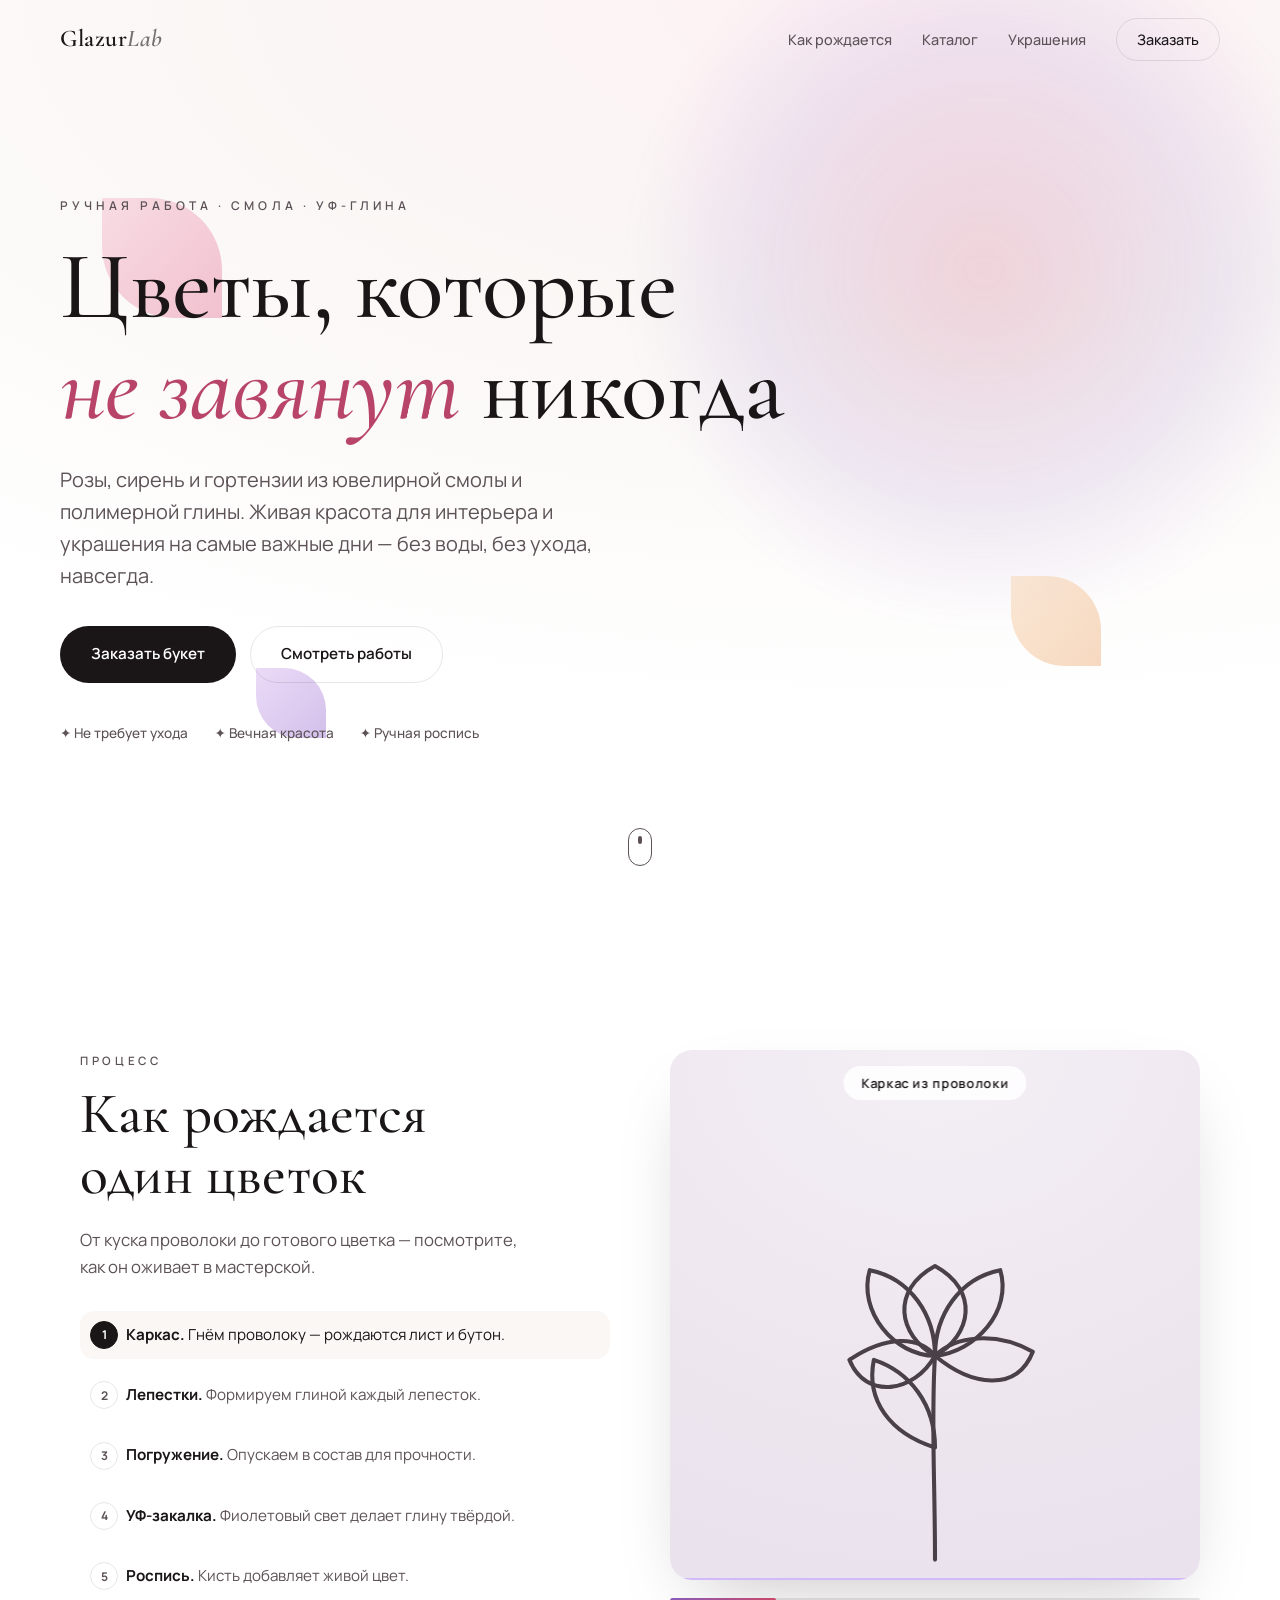
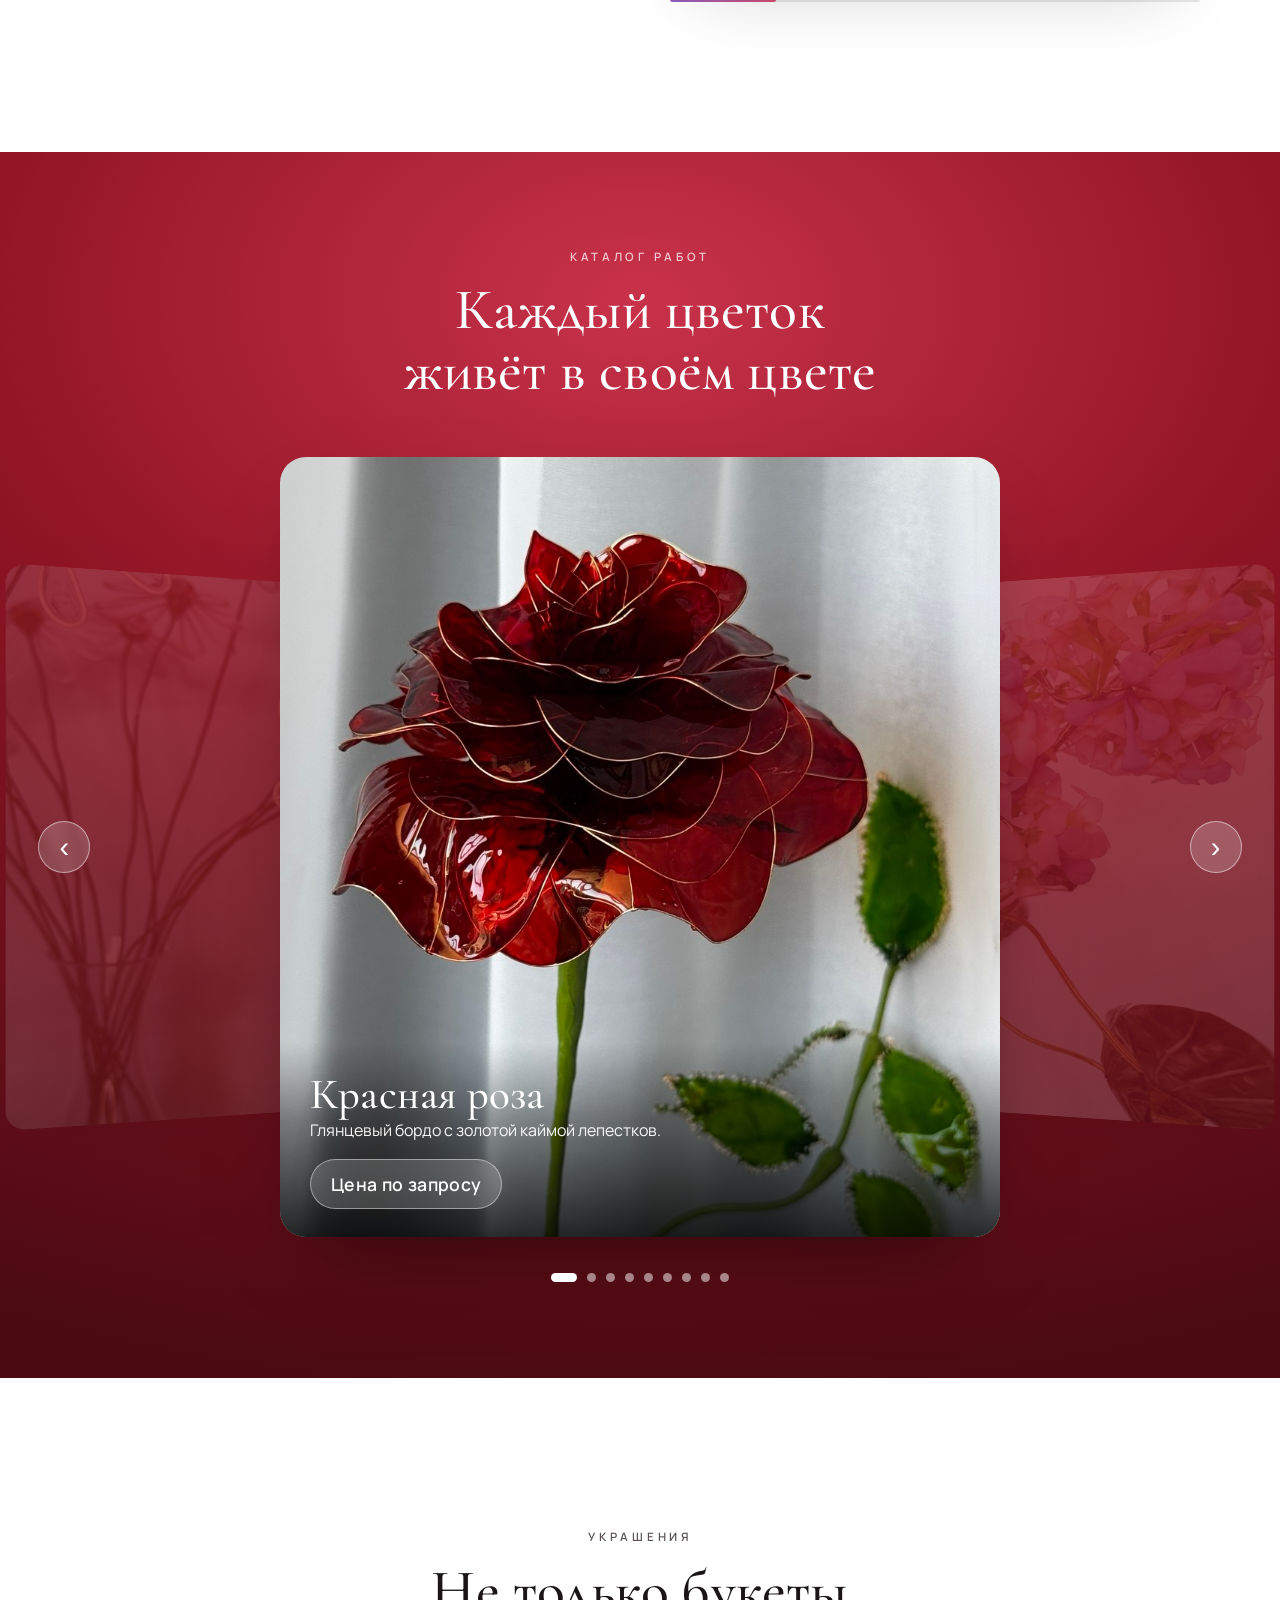
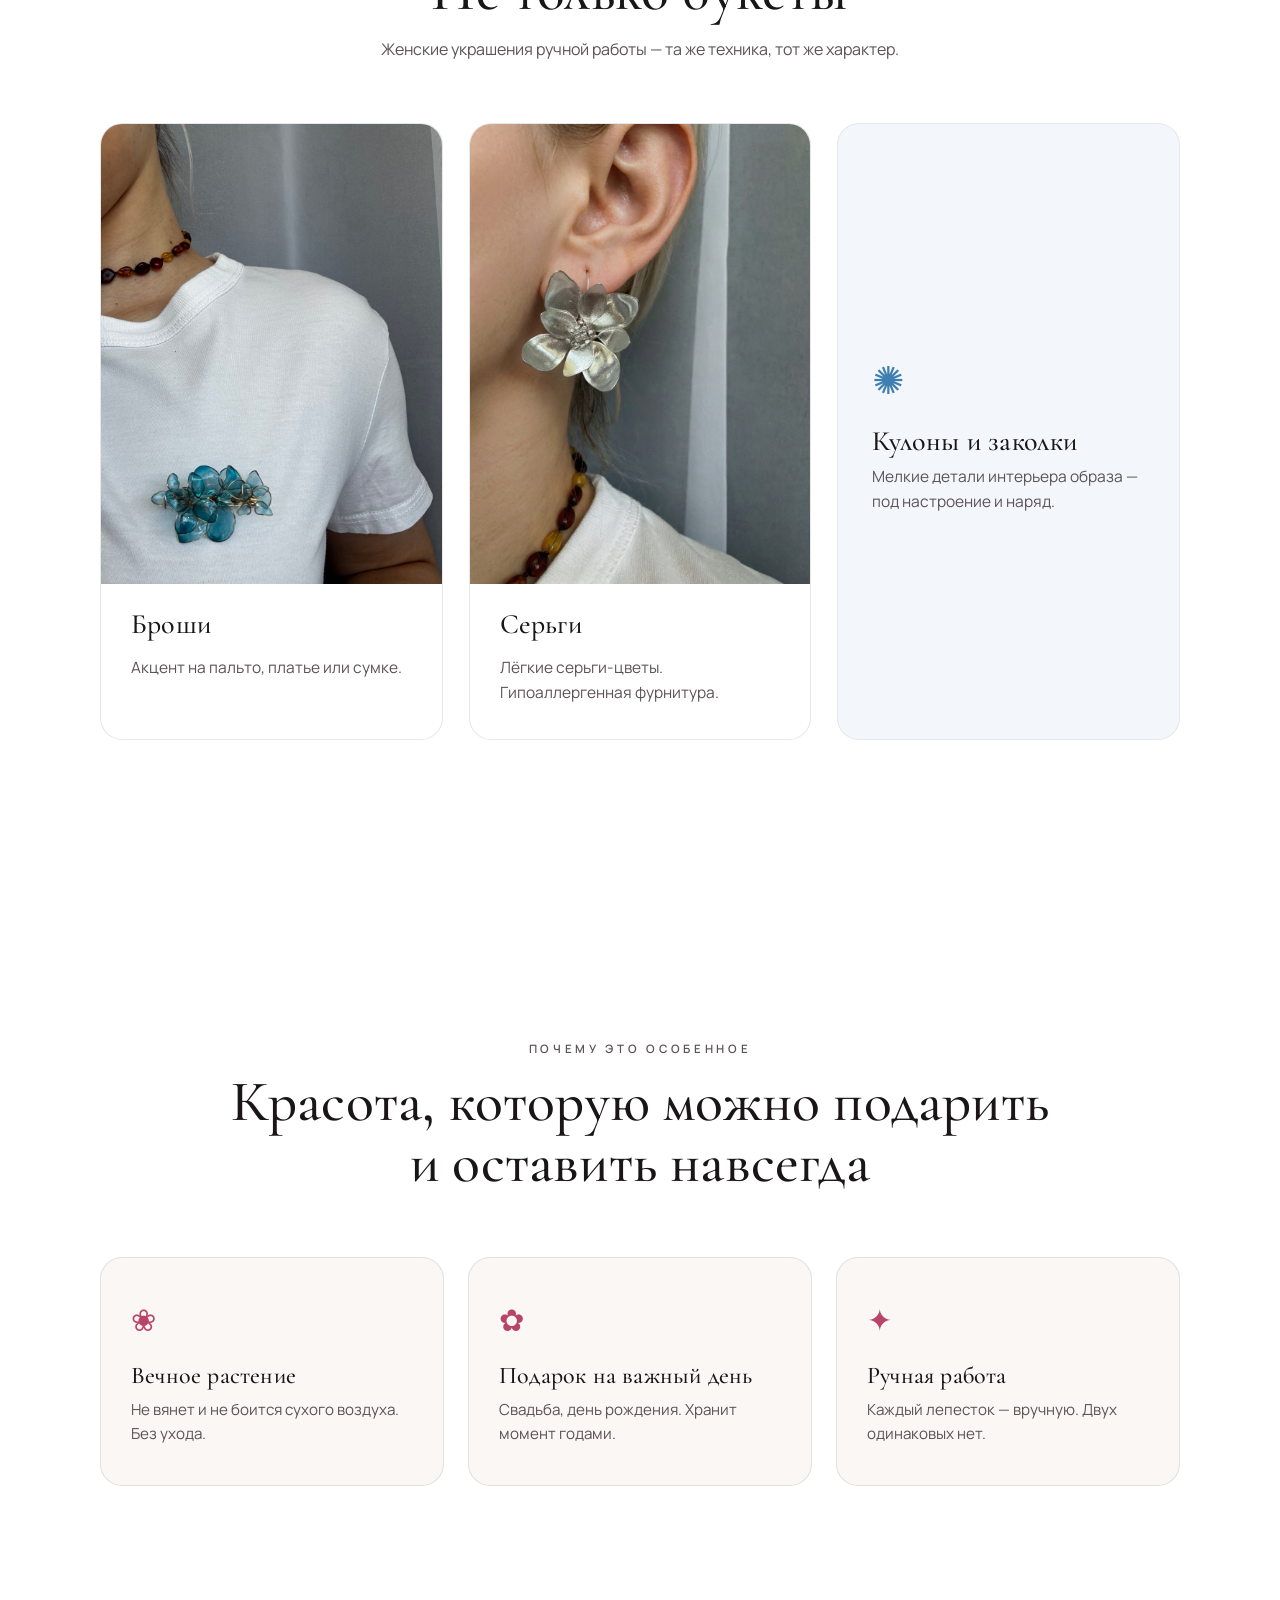
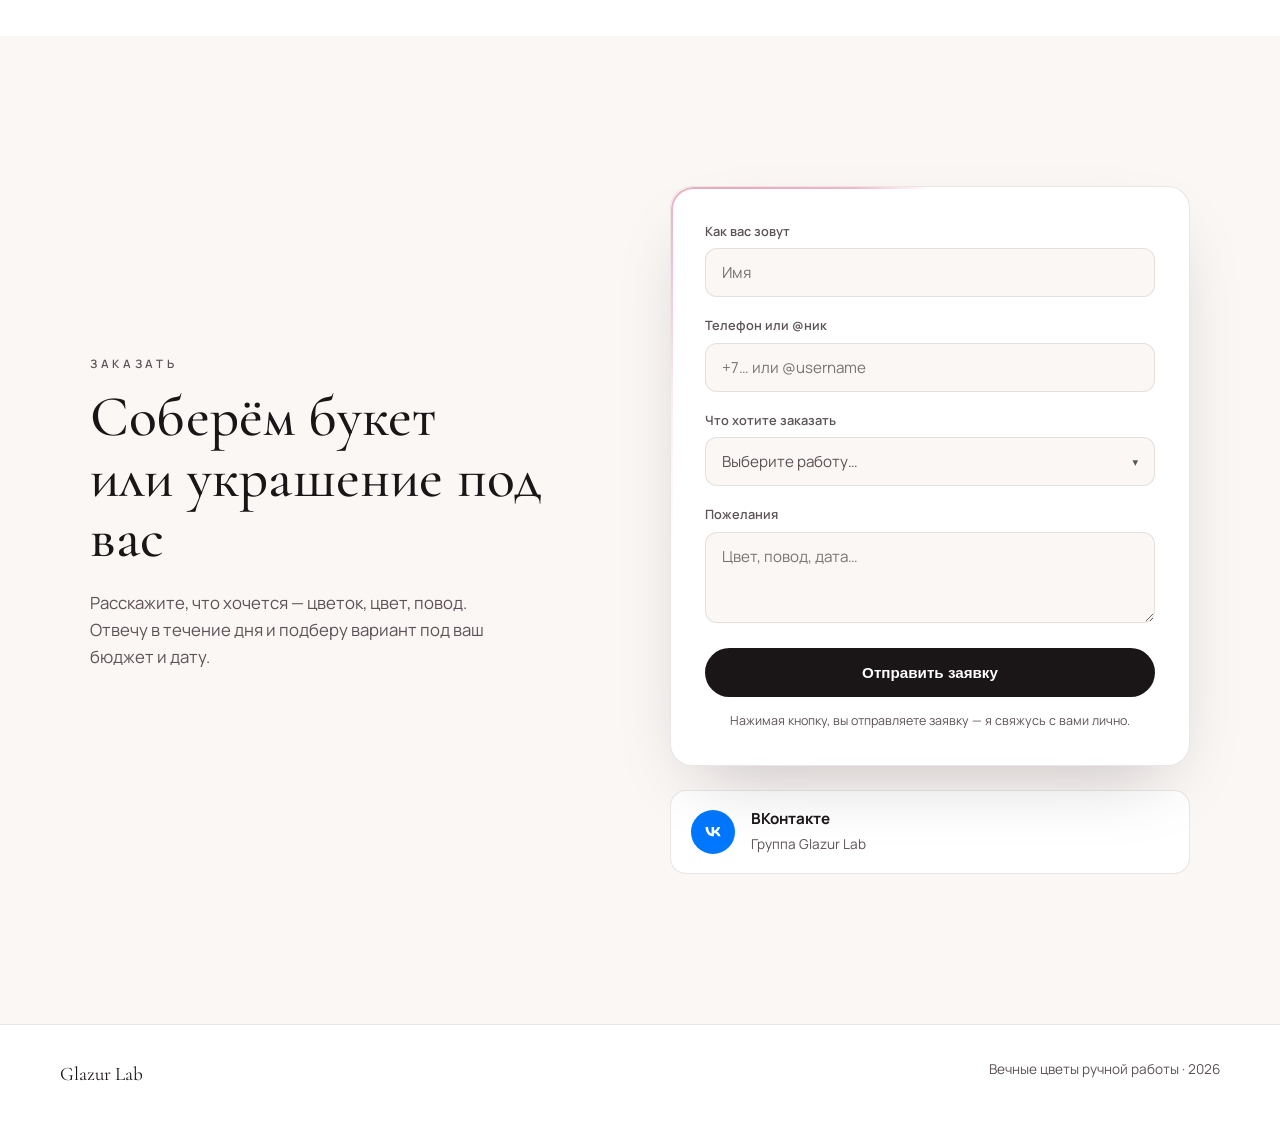
==== index.html @ a6710236 "init: add some staff" ====
<!DOCTYPE html>
<html lang="ru">
<head>
  <meta charset="UTF-8" />
  <meta name="viewport" content="width=device-width, initial-scale=1.0" />
  <title>Glazur Lab — вечные цветы ручной работы из смолы</title>
  <meta name="description" content="Цветы и украшения ручной работы из ювелирной смолы и полимерной глины. Вечная красота для интерьера и особых дней — не требует ухода. Розы, сирень, гортензии, лилии, броши и серьги на заказ." />
  <link rel="preconnect" href="https://fonts.googleapis.com" />
  <link rel="preconnect" href="https://fonts.gstatic.com" crossorigin />
  <link href="https://fonts.googleapis.com/css2?family=Cormorant+Garamond:ital,wght@0,400;0,500;0,600;1,400&family=Manrope:wght@300;400;500;600;700&display=swap" rel="stylesheet" />
  <link rel="stylesheet" href="styles.css" />
</head>
<body>

  <!-- NAV -->
  <header class="nav" id="nav">
    <a href="#hero" class="nav__logo">Glazur<span>Lab</span></a>
    <nav class="nav__links">
      <a href="#birth">Как рождается</a>
      <a href="#works">Каталог</a>
      <a href="#shop">Украшения</a>
      <a href="#order" class="nav__cta">Заказать</a>
    </nav>
  </header>

  <!-- 1. HERO -->
  <section class="hero" id="hero">
    <div class="hero__glow"></div>
    <div class="hero__petal hero__petal--1"></div>
    <div class="hero__petal hero__petal--2"></div>
    <div class="hero__petal hero__petal--3"></div>
    <div class="hero__inner">
      <p class="hero__eyebrow reveal">Ручная работа · смола · УФ-глина</p>
      <h1 class="hero__title reveal">
        Цветы, которые<br /><em>не завянут</em> никогда
      </h1>
      <p class="hero__lead reveal">
        Розы, сирень и гортензии из ювелирной смолы и полимерной глины.
        Живая красота для интерьера и украшения на самые важные дни —
        без воды, без ухода, навсегда.
      </p>
      <div class="hero__actions reveal">
        <a href="#order" class="btn btn--dark">Заказать букет</a>
        <a href="#works" class="btn btn--ghost">Смотреть работы</a>
      </div>
      <div class="hero__marks reveal">
        <span>✦ Не требует ухода</span>
        <span>✦ Вечная красота</span>
        <span>✦ Ручная роспись</span>
      </div>
    </div>
    <a href="#value" class="hero__scroll" aria-label="Листать вниз">
      <span></span>
    </a>
  </section>

  <!-- 3. BIRTH ANIMATION -->
  <section class="birth" id="birth">
    <div class="birth__text">
      <p class="section__eyebrow reveal">Процесс</p>
      <h2 class="section__title reveal">Как рождается<br />один цветок</h2>
      <p class="birth__lead reveal">
        От куска проволоки до готового цветка — посмотрите, как
        он оживает в мастерской.
      </p>
      <ol class="birth__steps reveal">
        <li data-step="0"><b>Каркас.</b> Гнём проволоку — рождаются лист и бутон.</li>
        <li data-step="1"><b>Лепестки.</b> Формируем глиной каждый лепесток.</li>
        <li data-step="2"><b>Погружение.</b> Опускаем в состав для прочности.</li>
        <li data-step="3"><b>УФ-закалка.</b> Фиолетовый свет делает глину твёрдой.</li>
        <li data-step="4"><b>Роспись.</b> Кисть добавляет живой цвет.</li>
      </ol>
    </div>

    <div class="birth__stage reveal">
      <div class="scene" id="scene">
        <!-- UV light overlay -->
        <div class="scene__uv" id="sceneUv"></div>
        <!-- liquid tank -->
        <div class="scene__liquid" id="sceneLiquid"></div>

        <svg class="flower" viewBox="0 0 200 260" id="flowerSvg" aria-hidden="true">
          <!-- stem + wire -->
          <path class="wire stem" d="M100 250 C100 210 98 180 100 150" />
          <!-- leaf wire -->
          <path class="wire leaf-wire" d="M100 195 C78 188 66 172 70 152 C88 158 100 174 100 195Z" />
          <!-- petals wire (5) -->
          <g class="petals-wires">
            <path class="wire petal-wire" d="M100 150 C82 140 78 118 100 106 C122 118 118 140 100 150Z" />
            <path class="wire petal-wire" d="M100 150 C120 148 138 128 132 108 C112 112 100 130 100 150Z" />
            <path class="wire petal-wire" d="M100 150 C118 165 140 168 148 148 C130 138 110 140 100 150Z" />
            <path class="wire petal-wire" d="M100 150 C90 168 66 172 58 152 C76 140 92 140 100 150Z" />
            <path class="wire petal-wire" d="M100 150 C80 150 62 128 68 108 C88 112 100 130 100 150Z" />
          </g>

          <!-- filled leaf -->
          <path class="fill leaf-fill" d="M100 195 C78 188 66 172 70 152 C88 158 100 174 100 195Z" />
          <!-- filled petals -->
          <g class="petals-fills">
            <path class="fill petal-fill" d="M100 150 C82 140 78 118 100 106 C122 118 118 140 100 150Z" />
            <path class="fill petal-fill" d="M100 150 C120 148 138 128 132 108 C112 112 100 130 100 150Z" />
            <path class="fill petal-fill" d="M100 150 C118 165 140 168 148 148 C130 138 110 140 100 150Z" />
            <path class="fill petal-fill" d="M100 150 C90 168 66 172 58 152 C76 140 92 140 100 150Z" />
            <path class="fill petal-fill" d="M100 150 C80 150 62 128 68 108 C88 112 100 130 100 150Z" />
          </g>
          <circle class="fill core" cx="100" cy="150" r="12" />

          <!-- UV tracer: a light "pixel" with a soft trail running along the
               contours while the clay cures. Tail group is drawn under the head. -->
          <g class="tracer tracer--tail" aria-hidden="true">
            <path d="M100 195 C78 188 66 172 70 152 C88 158 100 174 100 195Z" />
            <path d="M100 150 C82 140 78 118 100 106 C122 118 118 140 100 150Z" />
            <path d="M100 150 C120 148 138 128 132 108 C112 112 100 130 100 150Z" />
            <path d="M100 150 C118 165 140 168 148 148 C130 138 110 140 100 150Z" />
            <path d="M100 150 C90 168 66 172 58 152 C76 140 92 140 100 150Z" />
            <path d="M100 150 C80 150 62 128 68 108 C88 112 100 130 100 150Z" />
          </g>
          <g class="tracer tracer--head" aria-hidden="true">
            <path d="M100 195 C78 188 66 172 70 152 C88 158 100 174 100 195Z" />
            <path d="M100 150 C82 140 78 118 100 106 C122 118 118 140 100 150Z" />
            <path d="M100 150 C120 148 138 128 132 108 C112 112 100 130 100 150Z" />
            <path d="M100 150 C118 165 140 168 148 148 C130 138 110 140 100 150Z" />
            <path d="M100 150 C90 168 66 172 58 152 C76 140 92 140 100 150Z" />
            <path d="M100 150 C80 150 62 128 68 108 C88 112 100 130 100 150Z" />
          </g>
        </svg>

        <!-- brush -->
        <div class="scene__brush" id="sceneBrush">
          <div class="brush__handle"></div>
          <div class="brush__tip"></div>
        </div>

        <div class="scene__caption" id="sceneCaption">Каркас</div>
      </div>
      <div class="birth__progress">
        <span class="birth__bar" id="birthBar"></span>
      </div>
    </div>
  </section>

  <!-- 4. WORKS CAROUSEL -->
  <section class="works" id="works">
    <div class="works__bg" id="worksBg"></div>
    <div class="works__head reveal">
      <p class="section__eyebrow">Каталог работ</p>
      <h2 class="section__title">Каждый цветок<br />живёт в своём цвете</h2>
    </div>

    <div class="carousel" id="carousel">
      <button class="carousel__arrow carousel__arrow--prev" id="prevBtn" aria-label="Назад">‹</button>

      <div class="carousel__track" id="track">
        <!-- slides injected by JS -->
      </div>

      <button class="carousel__arrow carousel__arrow--next" id="nextBtn" aria-label="Вперёд">›</button>
    </div>

    <div class="carousel__dots" id="dots"></div>
  </section>

  <!-- 5. SHOP / JEWELRY -->
  <section class="shop" id="shop">
    <div class="shop__head reveal">
      <p class="section__eyebrow">Украшения</p>
      <h2 class="section__title">Не только букеты</h2>
      <p class="shop__lead">Женские украшения ручной работы — та же техника, тот же характер.</p>
    </div>
    <div class="shop__grid">
      <article class="pcard pcard--photo reveal" style="--pc:#3f7fb0">
        <div class="pcard__photo" style="background-image:url('images/голубая брошка из соцветий гортензии.jpg');background-position:center 88%"></div>
        <h3>Броши</h3>
        <p>Акцент на пальто, платье или сумке.</p>
      </article>
      <article class="pcard pcard--photo reveal" style="--pc:#8b8f96">
        <div class="pcard__photo" style="background-image:url('images/серебристая сережка цветочек.jpg');background-position:center 32%"></div>
        <h3>Серьги</h3>
        <p>Лёгкие серьги-цветы. Гипоаллергенная фурнитура.</p>
      </article>
      <article class="pcard reveal" style="--pc:#3f7fb0">
        <div class="pcard__art">✺</div>
        <h3>Кулоны и заколки</h3>
        <p>Мелкие детали интерьера образа — под настроение и наряд.</p>
      </article>
    </div>
  </section>

  <!-- VALUE (перед формой заказа) -->
  <section class="value" id="value">
    <div class="value__head reveal">
      <p class="section__eyebrow">Почему это особенное</p>
      <h2 class="section__title">Красота, которую можно подарить<br />и оставить навсегда</h2>
    </div>
    <div class="value__grid">
      <article class="vcard reveal">
        <div class="vcard__ico">❀</div>
        <h3>Вечное растение</h3>
        <p>Не вянет и не боится сухого воздуха. Без ухода.</p>
      </article>
      <article class="vcard reveal">
        <div class="vcard__ico">✿</div>
        <h3>Подарок на важный день</h3>
        <p>Свадьба, день рождения. Хранит момент годами.</p>
      </article>
      <article class="vcard reveal">
        <div class="vcard__ico">✦</div>
        <h3>Ручная работа</h3>
        <p>Каждый лепесток — вручную. Двух одинаковых нет.</p>
      </article>
    </div>
  </section>

  <!-- 6. ORDER + CONTACTS -->
  <section class="order" id="order">
    <div class="order__inner">
      <div class="order__left reveal">
        <p class="section__eyebrow">Заказать</p>
        <h2 class="section__title">Соберём букет<br />или украшение под вас</h2>
        <p class="order__lead">
          Расскажите, что хочется — цветок, цвет, повод. Отвечу в течение дня
          и подберу вариант под ваш бюджет и дату.
        </p>
      </div>

      <form class="order__form reveal" id="orderForm" novalidate>
        <div class="field">
          <label for="name">Как вас зовут</label>
          <input type="text" id="name" name="name" placeholder="Имя" required />
        </div>
        <div class="field">
          <label for="contact">Телефон или @ник</label>
          <input type="text" id="contact" name="contact" placeholder="+7… или @username" required />
        </div>
        <div class="field">
          <label id="wselLbl">Что хотите заказать</label>
          <div class="wsel" id="wsel">
            <button type="button" class="wsel__btn" id="wselBtn" aria-haspopup="listbox" aria-expanded="false" aria-labelledby="wselLbl">
              <span id="wselText">Выберите работу…</span>
              <span class="wsel__chev" aria-hidden="true">▾</span>
            </button>
            <div class="wsel__panel" id="wselPanel" role="listbox" aria-labelledby="wselLbl">
              <div class="wsel__list" id="wselList"><!-- built in script.js --></div>
            </div>
          </div>
          <input type="hidden" name="wish" id="wishValue" />
        </div>
        <div class="field">
          <label for="msg">Пожелания</label>
          <textarea id="msg" name="msg" rows="3" placeholder="Цвет, повод, дата…"></textarea>
        </div>
        <button type="submit" class="btn btn--dark btn--full">Отправить заявку</button>
        <p class="order__note" id="formNote">Нажимая кнопку, вы отправляете заявку — я свяжусь с вами лично.</p>
      </form>

      <div class="order__contacts reveal">
        <a class="ccard ccard--vk" href="https://vk.com/glazur_lab" target="_blank" rel="noopener">
          <span class="ccard__ico ccard__ico--vk">
            <svg viewBox="0 0 24 24" aria-hidden="true">
              <path fill="currentColor" d="M12.9 16.7c-5.53 0-8.9-3.86-9.04-10.27h2.79c.1 4.7 2.2 6.66 3.83 7.07V6.43h2.66v3.98c1.63-.18 3.34-2.02 3.92-4h2.63c-.44 2.44-2.25 4.28-3.54 5.04 1.29.62 3.35 2.22 4.14 5.25h-2.9c-.62-1.9-2.18-3.38-4.25-3.58v3.58h-.24Z"/>
            </svg>
          </span>
          <span>
            <b>ВКонтакте</b>
            <em>Группа Glazur Lab</em>
          </span>
        </a>
      </div>
    </div>
  </section>

  <footer class="footer">
    <span>Glazur Lab</span>
    <span>Вечные цветы ручной работы · 2026</span>
  </footer>

  <script src="script.js"></script>
</body>
</html>
---- styles.css ----
:root{
  --ink:#1a1618;
  --ink-soft:#5c5257;
  --paper:#ffffff;
  --cream:#faf7f5;
  --line:rgba(26,22,24,.10);
  --radius:22px;
  --ease:cubic-bezier(.22,1,.36,1);
  --shadow:0 30px 70px -30px rgba(40,20,30,.28);
}

*{box-sizing:border-box;margin:0;padding:0}
html{scroll-behavior:smooth}
body{
  font-family:'Manrope',system-ui,sans-serif;
  color:var(--ink);
  background:var(--paper);
  line-height:1.6;
  -webkit-font-smoothing:antialiased;
  overflow-x:hidden;
}
h1,h2,h3{font-family:'Cormorant Garamond',Georgia,serif;font-weight:500;line-height:1.05;letter-spacing:.2px}
em{font-style:italic}
a{color:inherit;text-decoration:none}
img{max-width:100%;display:block}

/* ---------- shared ---------- */
.section__eyebrow{
  font-size:.72rem;letter-spacing:.32em;text-transform:uppercase;
  color:var(--ink-soft);font-weight:600;margin-bottom:14px;
}
.section__title{font-size:clamp(2.1rem,5vw,3.6rem)}

.btn{
  display:inline-flex;align-items:center;justify-content:center;
  padding:15px 30px;border-radius:100px;font-weight:600;font-size:.95rem;
  transition:transform .4s var(--ease),box-shadow .4s var(--ease),background .3s,color .3s;
  cursor:pointer;border:1px solid transparent;white-space:nowrap;
}
.btn--dark{background:var(--ink);color:#fff}
.btn--dark:hover{transform:translateY(-3px);box-shadow:0 16px 30px -12px rgba(26,22,24,.6)}
.btn--ghost{background:transparent;color:var(--ink);border-color:var(--line)}
.btn--ghost:hover{background:var(--ink);color:#fff;transform:translateY(-3px)}
.btn--full{width:100%}

/* reveal on scroll */
.reveal{opacity:0;transform:translateY(28px);transition:opacity .9s var(--ease),transform .9s var(--ease)}
.reveal.in{opacity:1;transform:none}

/* ---------- nav ---------- */
.nav{
  position:fixed;top:0;left:0;right:0;z-index:50;
  display:flex;align-items:center;justify-content:space-between;
  padding:18px clamp(20px,5vw,60px);
  transition:background .4s,box-shadow .4s,padding .4s;
}
.nav.scrolled{background:rgba(255,255,255,.85);backdrop-filter:blur(14px);box-shadow:0 1px 0 var(--line);padding-top:12px;padding-bottom:12px}
.nav__logo{font-family:'Cormorant Garamond',serif;font-size:1.5rem;font-weight:600;letter-spacing:.5px}
.nav__logo span{font-style:italic;opacity:.6}
.nav__links{display:flex;align-items:center;gap:30px;font-size:.9rem;font-weight:500}
.nav__links a{color:var(--ink-soft);transition:color .3s}
.nav__links a:hover{color:var(--ink)}
.nav__cta{padding:9px 20px;border:1px solid var(--line);border-radius:100px;color:var(--ink)!important}
.nav__cta:hover{background:var(--ink);color:#fff!important}

/* ---------- hero ---------- */
.hero{
  position:relative;min-height:100vh;display:flex;align-items:center;
  padding:120px clamp(20px,5vw,60px) 80px;overflow:hidden;
  background:radial-gradient(120% 80% at 70% 0%,#fdf1f4 0%,#faf7f5 45%,#fff 100%);
}
.hero__glow{
  position:absolute;top:-10%;right:-5%;width:60vw;height:60vw;max-width:720px;max-height:720px;
  background:radial-gradient(circle,rgba(200,87,122,.22),rgba(139,95,191,.12) 45%,transparent 70%);
  filter:blur(10px);animation:float 12s ease-in-out infinite;
}
.hero__petal{position:absolute;border-radius:0 60% 0 60%;opacity:.5;filter:blur(.5px);animation:drift 16s ease-in-out infinite}
.hero__petal--1{width:120px;height:120px;top:22%;left:8%;background:linear-gradient(135deg,#f7c1d0,#e88aa6);animation-delay:-2s}
.hero__petal--2{width:70px;height:70px;bottom:18%;left:20%;background:linear-gradient(135deg,#d8b8f0,#a982d8);animation-delay:-6s}
.hero__petal--3{width:90px;height:90px;bottom:26%;right:14%;background:linear-gradient(135deg,#f9d6b0,#f0b483);animation-delay:-9s}
@keyframes float{50%{transform:translateY(28px) scale(1.05)}}
@keyframes drift{50%{transform:translate(18px,-26px) rotate(18deg)}}

.hero__inner{position:relative;z-index:2;max-width:760px}
.hero__eyebrow{font-size:.75rem;letter-spacing:.34em;text-transform:uppercase;color:var(--ink-soft);font-weight:600;margin-bottom:22px}
.hero__title{font-size:clamp(2.9rem,8vw,6rem);letter-spacing:-.5px}
.hero__title em{color:#b8446a}
.hero__lead{margin:26px 0 34px;font-size:clamp(1.05rem,2vw,1.25rem);color:var(--ink-soft);max-width:560px}
.hero__actions{display:flex;gap:14px;flex-wrap:wrap}
.hero__marks{display:flex;gap:26px;flex-wrap:wrap;margin-top:40px;font-size:.85rem;color:var(--ink-soft);font-weight:500}

.hero__scroll{position:absolute;bottom:34px;left:50%;transform:translateX(-50%);z-index:3}
.hero__scroll span{display:block;width:24px;height:38px;border:1.5px solid var(--ink-soft);border-radius:20px;position:relative}
.hero__scroll span::after{content:"";position:absolute;top:7px;left:50%;transform:translateX(-50%);width:4px;height:8px;border-radius:4px;background:var(--ink-soft);animation:scroll 1.8s infinite}
@keyframes scroll{0%{opacity:0;top:7px}30%{opacity:1}60%{opacity:1;top:18px}100%{opacity:0;top:18px}}

/* ---------- value ---------- */
.value{padding:clamp(80px,12vw,150px) clamp(20px,5vw,60px);max-width:1200px;margin:0 auto}
.value__head{text-align:center;margin-bottom:64px}
.value__grid{display:grid;grid-template-columns:repeat(auto-fit,minmax(230px,1fr));gap:24px}
.vcard{background:var(--cream);border:1px solid var(--line);border-radius:var(--radius);padding:38px 30px;transition:transform .5s var(--ease),box-shadow .5s var(--ease)}
.vcard:hover{transform:translateY(-8px);box-shadow:var(--shadow)}
.vcard__ico{font-size:1.9rem;color:#b8446a;margin-bottom:18px}
.vcard h3{font-size:1.5rem;margin-bottom:10px}
.vcard p{color:var(--ink-soft);font-size:.95rem}

/* ---------- birth ---------- */
.birth{
  display:grid;grid-template-columns:1fr 1fr;gap:60px;align-items:center;
  padding:clamp(80px,12vw,150px) clamp(20px,5vw,60px);max-width:1240px;margin:0 auto;
}
.birth__lead{margin:22px 0 30px;color:var(--ink-soft);font-size:1.05rem;max-width:440px}
.birth__steps{list-style:none;display:flex;flex-direction:column;gap:12px}
.birth__steps li{
  position:relative;padding:12px 12px 12px 46px;border-radius:14px;
  color:var(--ink-soft);font-size:.95rem;transition:background .4s,color .4s;counter-increment:st;
}
.birth__steps li::before{
  content:counter(st);position:absolute;left:10px;top:50%;transform:translateY(-50%);
  width:26px;height:26px;border-radius:50%;border:1px solid var(--line);
  display:flex;align-items:center;justify-content:center;font-size:.75rem;font-weight:700;
  transition:background .4s,color .4s,border-color .4s;
}
.birth__steps{counter-reset:st}
.birth__steps li b{color:var(--ink)}
.birth__steps li.active{background:var(--cream);color:var(--ink)}
.birth__steps li.active::before{background:var(--ink);color:#fff;border-color:var(--ink)}

.birth__stage{display:flex;flex-direction:column;gap:18px}
.scene{
  position:relative;aspect-ratio:1/1;border-radius:var(--radius);overflow:hidden;
  background:radial-gradient(120% 100% at 50% 0%,#f4eef5,#eae2ec);
  box-shadow:var(--shadow);isolation:isolate;
}
.scene__uv{
  position:absolute;inset:0;z-index:3;opacity:0;pointer-events:none;
  background:radial-gradient(circle at 50% 40%,rgba(140,90,220,.55),rgba(70,30,140,.35) 55%,transparent 75%);
  mix-blend-mode:screen;transition:opacity .8s ease;
}
.scene.is-uv{background:radial-gradient(120% 100% at 50% 30%,#2a1550,#160a2e)}
.scene.is-uv .scene__uv{opacity:1}
.scene__liquid{
  position:absolute;left:0;right:0;bottom:0;height:0;z-index:2;
  background:linear-gradient(180deg,rgba(150,110,210,.28),rgba(120,80,190,.5));
  border-top:2px solid rgba(200,170,255,.7);
  transition:height 1s var(--ease);
}
.scene.is-dip .scene__liquid{height:58%}

.flower{position:absolute;inset:0;width:100%;height:100%;z-index:2}
.wire{fill:none;stroke:#4a4048;stroke-width:2;stroke-linecap:round;stroke-linejoin:round;
  stroke-dasharray:400;stroke-dashoffset:400;transition:stroke-dashoffset 1s var(--ease),stroke .6s}
.fill{opacity:0;transition:opacity .8s var(--ease)}
.leaf-fill{fill:#6ba368}
.petal-fill{fill:#e7e0ea}
.core{fill:#d9cfe0}

/* UV tracer — a bright "pixel" head with a soft trailing plume that runs
   along each contour while the clay cures. Both share a 255u dash period. */
.tracer path{
  fill:none;stroke-linecap:round;stroke-linejoin:round;
  stroke-dashoffset:0;opacity:0;
}
.tracer--head path{stroke:#f3e9ff;stroke-width:2.6;stroke-dasharray:3 252}
.tracer--tail path{stroke:#b98cff;stroke-width:5;stroke-dasharray:34 221}

.scene.is-uv .tracer path{animation:trace 2.4s linear infinite}
.scene.is-uv .tracer--head path{opacity:1;filter:drop-shadow(0 0 3px #e7d4ff) drop-shadow(0 0 7px #a06bff)}
.scene.is-uv .tracer--tail path{opacity:.5;filter:blur(2px) drop-shadow(0 0 6px #8b5fff)}

/* desync the contours so they don't all pulse in unison (tail = base phase) */
.scene.is-uv .tracer--tail path:nth-child(2){animation-delay:-.4s}
.scene.is-uv .tracer--tail path:nth-child(3){animation-delay:-.8s}
.scene.is-uv .tracer--tail path:nth-child(4){animation-delay:-1.2s}
.scene.is-uv .tracer--tail path:nth-child(5){animation-delay:-1.6s}
.scene.is-uv .tracer--tail path:nth-child(6){animation-delay:-2s}
/* head runs ~0.29s ahead of its tail so the plume trails behind the pixel */
.scene.is-uv .tracer--head path:nth-child(1){animation-delay:-.29s}
.scene.is-uv .tracer--head path:nth-child(2){animation-delay:-.69s}
.scene.is-uv .tracer--head path:nth-child(3){animation-delay:-1.09s}
.scene.is-uv .tracer--head path:nth-child(4){animation-delay:-1.49s}
.scene.is-uv .tracer--head path:nth-child(5){animation-delay:-1.89s}
.scene.is-uv .tracer--head path:nth-child(6){animation-delay:-2.29s}
@keyframes trace{to{stroke-dashoffset:-255}}

/* stage classes on #scene control the flower */
.scene.is-wire .wire{stroke-dashoffset:0}
.scene.is-petals .wire{stroke-dashoffset:0}
.scene.is-petals .fill{opacity:1}
.scene.is-dip .wire{stroke-dashoffset:0}
.scene.is-dip .fill{opacity:1}
.scene.is-uv .wire{stroke:#b79cf0;stroke-dashoffset:0}
.scene.is-uv .fill{opacity:1}
.scene.is-uv .leaf-fill{fill:#8fe6c0;filter:drop-shadow(0 0 8px rgba(150,255,210,.9))}
.scene.is-uv .petal-fill{fill:#e9d6ff;filter:drop-shadow(0 0 10px rgba(200,160,255,.95))}
.scene.is-uv .core{fill:#fff2b8;filter:drop-shadow(0 0 8px rgba(255,240,180,.9))}
.scene.is-paint .wire{stroke-dashoffset:0}
.scene.is-paint .fill{opacity:1}
.scene.is-paint .petal-fill{fill:#d94f74;transition:fill 1.2s var(--ease)}
.scene.is-paint .core{fill:#f4c04a;transition:fill 1.2s var(--ease)}
.scene.is-paint .leaf-fill{fill:#5a9e57}

.scene__brush{position:absolute;top:18%;left:60%;z-index:4;opacity:0;transform:rotate(38deg) translateY(-20px);transition:opacity .5s ease}
.scene.is-paint .scene__brush{opacity:1;animation:paintMove 2.4s ease-in-out}
.brush__handle{width:8px;height:70px;border-radius:4px;background:linear-gradient(180deg,#c98a4a,#8a5a2a);margin:0 auto}
.brush__tip{width:14px;height:22px;border-radius:0 0 8px 8px;background:#d94f74;margin:-2px auto 0;filter:drop-shadow(0 4px 6px rgba(217,79,116,.5))}
@keyframes paintMove{
  0%{transform:rotate(38deg) translate(0,-30px)}
  25%{transform:rotate(38deg) translate(-30px,0)}
  50%{transform:rotate(38deg) translate(20px,10px)}
  75%{transform:rotate(38deg) translate(-15px,20px)}
  100%{transform:rotate(38deg) translate(0,-30px)}
}

.scene__caption{
  position:absolute;top:16px;left:50%;transform:translateX(-50%);z-index:6;
  background:rgba(255,255,255,.85);backdrop-filter:blur(6px);
  padding:7px 18px;border-radius:100px;font-size:.8rem;font-weight:600;letter-spacing:.05em;
  white-space:nowrap;transition:color .4s,background .4s;
}
.scene.is-uv .scene__caption{background:rgba(40,20,70,.7);color:#e9d6ff}

.birth__progress{height:4px;border-radius:4px;background:var(--line);overflow:hidden}
.birth__bar{display:block;height:100%;width:0;background:linear-gradient(90deg,#8b5fbf,#d94f74);border-radius:4px;transition:width .5s linear}

/* ---------- works carousel ---------- */
.works{
  position:relative;padding:clamp(56px,8vw,96px) clamp(14px,3vw,40px);overflow:hidden;
  transition:color .8s ease;
}
.works__bg{position:absolute;inset:0;z-index:0;background:var(--cream)}
.works__bg-layer{position:absolute;inset:0;opacity:0;transition:opacity 1.1s var(--ease);will-change:opacity}
.works.dark{color:#fff}
.works.dark .section__eyebrow{color:rgba(255,255,255,.75)}
.works__head{position:relative;z-index:2;text-align:center;margin-bottom:56px}

.carousel{position:relative;z-index:2;max-width:1240px;margin:0 auto;display:flex;align-items:center;gap:10px}
.carousel__track{flex:1;position:relative;height:clamp(540px,88vw,780px);perspective:1700px}
.slide{
  position:absolute;inset:0;margin:auto;width:min(96%,720px);height:100%;
  border-radius:26px;overflow:hidden;
  background-color:#e9e2ea;background-size:cover;background-position:center;background-repeat:no-repeat;
  display:flex;flex-direction:column;justify-content:flex-end;
  transition:transform .8s var(--ease),opacity .8s var(--ease);
  box-shadow:0 40px 80px -40px rgba(0,0,0,.55);opacity:0;pointer-events:none;
}
.slide__body{
  position:relative;z-index:2;padding:30px 30px 28px;color:#fff;
  background:linear-gradient(180deg,transparent,rgba(0,0,0,.4) 40%,rgba(0,0,0,.82));
  opacity:0;transform:translateY(16px);
  transition:opacity .85s var(--ease),transform .85s var(--ease);
}
/* first the work is shown clean, then its caption + price appear together */
.slide.price-shown .slide__body{opacity:1;transform:none}
.slide__price{
  display:inline-block;margin-top:16px;padding:10px 20px;border-radius:100px;
  background:rgba(255,255,255,.18);backdrop-filter:blur(8px);
  border:1px solid rgba(255,255,255,.45);color:#fff;font-weight:600;font-size:1.1rem;letter-spacing:.02em;
}
.slide__body h3{font-size:clamp(1.9rem,4.5vw,2.7rem)}
.slide__body p{font-size:1rem;opacity:.95}
.slide.is-active{opacity:1;transform:translateX(0) scale(1) rotateY(0);z-index:3;pointer-events:auto}
.slide.is-prev{opacity:.16;transform:translateX(-50%) scale(.68) rotateY(18deg);z-index:2}
.slide.is-next{opacity:.16;transform:translateX(50%) scale(.68) rotateY(-18deg);z-index:2}
.slide.is-hidden{opacity:0;transform:scale(.7)}

.carousel__arrow{
  flex:none;width:52px;height:52px;border-radius:50%;border:1px solid rgba(255,255,255,.5);
  background:rgba(255,255,255,.18);color:#fff;font-size:1.8rem;line-height:1;
  cursor:pointer;backdrop-filter:blur(6px);transition:background .3s,transform .3s;z-index:4;
}
.carousel__arrow:hover{background:rgba(255,255,255,.35);transform:scale(1.08)}

.carousel__dots{position:relative;z-index:2;display:flex;gap:10px;justify-content:center;margin-top:36px}
.carousel__dots button{width:9px;height:9px;border-radius:50%;border:none;background:rgba(255,255,255,.5);cursor:pointer;transition:width .4s,background .4s;padding:0}
.carousel__dots button.on{width:26px;border-radius:6px;background:#fff}

/* ---------- shop ---------- */
.shop{padding:clamp(80px,12vw,150px) clamp(20px,5vw,60px);max-width:1200px;margin:0 auto}
.shop__head{text-align:center;margin-bottom:60px}
.shop__lead{color:var(--ink-soft);margin-top:16px;max-width:520px;margin-inline:auto}
.shop__grid{display:grid;grid-template-columns:repeat(auto-fit,minmax(300px,1fr));gap:26px}
.pcard{
  position:relative;border-radius:var(--radius);padding:44px 34px;overflow:hidden;
  background:var(--paper);border:1px solid var(--line);transition:transform .5s var(--ease),box-shadow .5s var(--ease);
}
.pcard::before{content:"";position:absolute;inset:0;background:var(--pc);opacity:.06;transition:opacity .5s}
.pcard:hover{transform:translateY(-8px);box-shadow:var(--shadow)}
.pcard:hover::before{opacity:.12}
.pcard:not(.pcard--photo){display:flex;flex-direction:column;justify-content:center}
.pcard__art{position:relative;font-size:2.4rem;color:var(--pc);margin-bottom:16px}
.pcard--photo{padding:0;overflow:hidden}
.pcard--photo::before{display:none}
.pcard__photo{height:clamp(360px,42vw,460px);background-size:cover;background-position:center;background-repeat:no-repeat}
.pcard--photo h3{padding:26px 30px 0}
.pcard--photo p{padding:8px 30px 34px}
.pcard h3{position:relative;font-size:1.75rem;margin-bottom:8px}
.pcard p{position:relative;color:var(--ink-soft);font-size:.97rem}

/* ---------- order ---------- */
.order{padding:clamp(80px,12vw,150px) clamp(20px,5vw,60px);background:var(--cream)}
.order__inner{max-width:1100px;margin:0 auto;display:grid;grid-template-columns:1fr 1fr;gap:24px 60px;align-items:stretch}
.order__left{grid-column:1;grid-row:1 / span 2;display:flex;flex-direction:column;justify-content:center}
.order__form{grid-column:2;grid-row:1}
.order__contacts{grid-column:2;grid-row:2}
.order__lead{margin:22px 0 34px;color:var(--ink-soft);font-size:1.05rem;max-width:420px}
.order__contacts{display:flex;flex-direction:column;gap:14px}
.ccard{display:flex;align-items:center;gap:16px;padding:16px 20px;border-radius:16px;background:var(--paper);border:1px solid var(--line);transition:transform .4s var(--ease),box-shadow .4s}
.ccard:hover{transform:translateX(6px);box-shadow:var(--shadow)}
.ccard__ico{width:44px;height:44px;flex:none;border-radius:50%;background:var(--ink);color:#fff;display:flex;align-items:center;justify-content:center}
.ccard__ico svg{width:22px;height:22px;display:block}
.ccard__ico--vk{background:#0077ff}
.ccard--vk:hover .ccard__ico--vk{background:#0062d6}
.ccard b{display:block;font-size:.95rem}
.ccard em{font-style:normal;color:var(--ink-soft);font-size:.85rem}

.order__form{position:relative;background:var(--paper);border:1px solid var(--line);border-radius:var(--radius);padding:34px;box-shadow:var(--shadow)}
/* a light "pixel" with a soft trail runs around the form edge — a subtle CTA glow */
@property --gb-angle{syntax:'<angle>';inherits:false;initial-value:0deg}
.order__form::before{
  content:"";position:absolute;inset:0;border-radius:inherit;padding:1.6px;pointer-events:none;z-index:1;
  background:conic-gradient(from var(--gb-angle),
    transparent 0 70%,
    rgba(217,79,116,.10) 80%,
    rgba(217,79,116,.5) 90%,
    #f2b8cb 96%,
    #ffe6ef 98.5%,
    transparent 100%);
  -webkit-mask:linear-gradient(#000 0 0) content-box, linear-gradient(#000 0 0);
  -webkit-mask-composite:xor;
  mask:linear-gradient(#000 0 0) content-box, linear-gradient(#000 0 0);
  mask-composite:exclude;
  animation:gbSpin 6s linear infinite;
}
@keyframes gbSpin{to{--gb-angle:360deg}}
.field{margin-bottom:18px}
.field label{display:block;font-size:.8rem;font-weight:600;margin-bottom:7px;color:var(--ink-soft)}
.field input,.field select,.field textarea{
  width:100%;padding:13px 16px;border:1px solid var(--line);border-radius:12px;
  font-family:inherit;font-size:.95rem;color:var(--ink);background:var(--cream);transition:border-color .3s,box-shadow .3s;resize:vertical;
}
.field select{max-width:100%;text-overflow:ellipsis}
.field input:focus,.field select:focus,.field textarea:focus{outline:none;border-color:#b8446a;box-shadow:0 0 0 3px rgba(184,68,106,.12)}
.field input.err,.field select.err{border-color:#d94f74;box-shadow:0 0 0 3px rgba(217,79,116,.14)}

/* custom "что хотите заказать" dropdown with hover preview */
.wsel{position:relative}
.wsel__btn{
  width:100%;display:flex;align-items:center;justify-content:space-between;gap:10px;
  padding:13px 16px;border:1px solid var(--line);border-radius:12px;
  font-family:inherit;font-size:.95rem;color:var(--ink);background:var(--cream);
  cursor:pointer;text-align:left;transition:border-color .3s,box-shadow .3s;
}
.wsel__btn:hover{border-color:rgba(26,22,24,.22)}
.wsel.open .wsel__btn{border-color:#b8446a;box-shadow:0 0 0 3px rgba(184,68,106,.12)}
#wselText{min-width:0;overflow:hidden;text-overflow:ellipsis;white-space:nowrap;color:var(--ink-soft)}
#wselText.picked{color:var(--ink)}
.wsel__chev{flex:none;font-size:.7rem;color:var(--ink-soft);transition:transform .3s var(--ease)}
.wsel.open .wsel__chev{transform:rotate(180deg)}

.wsel__panel{
  position:absolute;z-index:20;top:calc(100% + 8px);left:0;right:0;
  background:var(--paper);border:1px solid var(--line);border-radius:16px;
  box-shadow:var(--shadow);padding:10px;
  opacity:0;transform:translateY(-8px);pointer-events:none;
  transition:opacity .25s var(--ease),transform .25s var(--ease);
}
.wsel.open .wsel__panel{opacity:1;transform:none;pointer-events:auto}

.wsel__list{max-height:280px;overflow-y:auto;overscroll-behavior:contain}

/* floating image popup that appears above the hovered option */
.wsel__pop{
  position:fixed;z-index:100;width:220px;pointer-events:none;
  background:var(--paper);border:1px solid var(--line);border-radius:14px;
  box-shadow:0 24px 50px -18px rgba(40,20,30,.45);padding:8px;
  opacity:0;transform:translateY(6px) scale(.96);transform-origin:center bottom;
  transition:opacity .2s var(--ease),transform .2s var(--ease);
}
.wsel__pop.show{opacity:1;transform:none}
.wsel__pop-img{height:180px;border-radius:9px;background:var(--cream) center/cover no-repeat}
.wsel__pop-name{padding:9px 6px 4px;font-size:.85rem;font-weight:600;color:var(--ink);text-align:center}
.wsel__group{font-size:.68rem;letter-spacing:.16em;text-transform:uppercase;color:var(--ink-soft);font-weight:700;padding:12px 12px 6px}
.wsel__opt{
  display:block;width:100%;text-align:left;border:none;background:transparent;
  padding:10px 12px;border-radius:9px;font-family:inherit;font-size:.92rem;color:var(--ink);
  cursor:pointer;transition:background .2s;
}
.wsel__opt:hover,.wsel__opt:focus-visible{background:var(--cream);outline:none}

.order__note{margin-top:14px;font-size:.78rem;color:var(--ink-soft);text-align:center;transition:color .3s}
.order__note.ok{color:#3f9e6a;font-weight:600}

/* ---------- footer ---------- */
.footer{display:flex;justify-content:space-between;flex-wrap:wrap;gap:10px;padding:34px clamp(20px,5vw,60px);font-size:.85rem;color:var(--ink-soft);border-top:1px solid var(--line)}
.footer span:first-child{font-family:'Cormorant Garamond',serif;font-size:1.2rem;color:var(--ink)}

/* ---------- responsive ---------- */
@media (max-width:900px){
  .birth,.order__inner{grid-template-columns:1fr}
  .birth__stage{order:-1}
  .nav__links a:not(.nav__cta){display:none}
  /* stack in DOM order on mobile: text → form → contacts */
  .order__left,.order__form,.order__contacts{grid-column:1;grid-row:auto}
  .order__contacts{max-width:none}
}
@media (max-width:560px){
  .hero__marks{gap:14px}
  .slide{width:98%}
  .carousel{gap:2px}
  .carousel__arrow{width:38px;height:38px;font-size:1.3rem}
  .works__head{margin-bottom:32px}
}
@media (prefers-reduced-motion:reduce){
  *{animation-duration:.001ms!important;transition-duration:.15s!important}
  .reveal{opacity:1;transform:none}
}
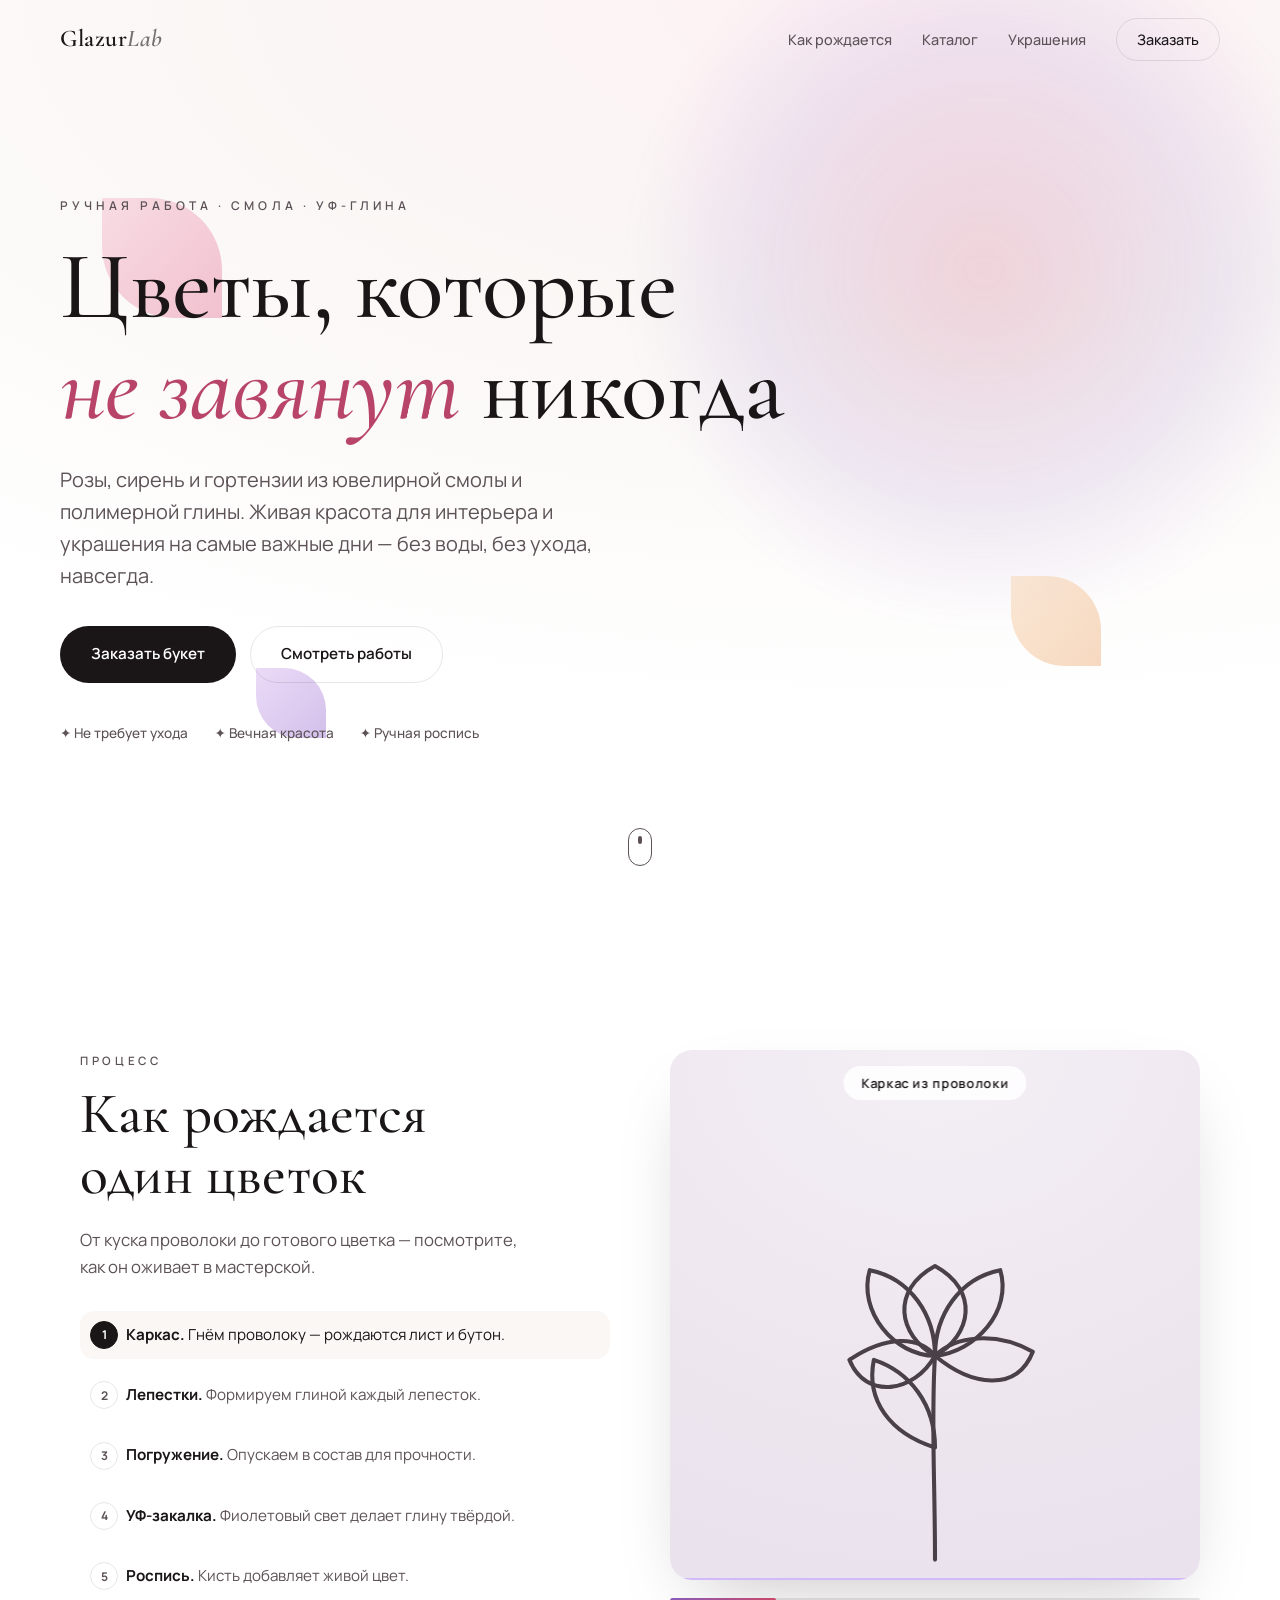
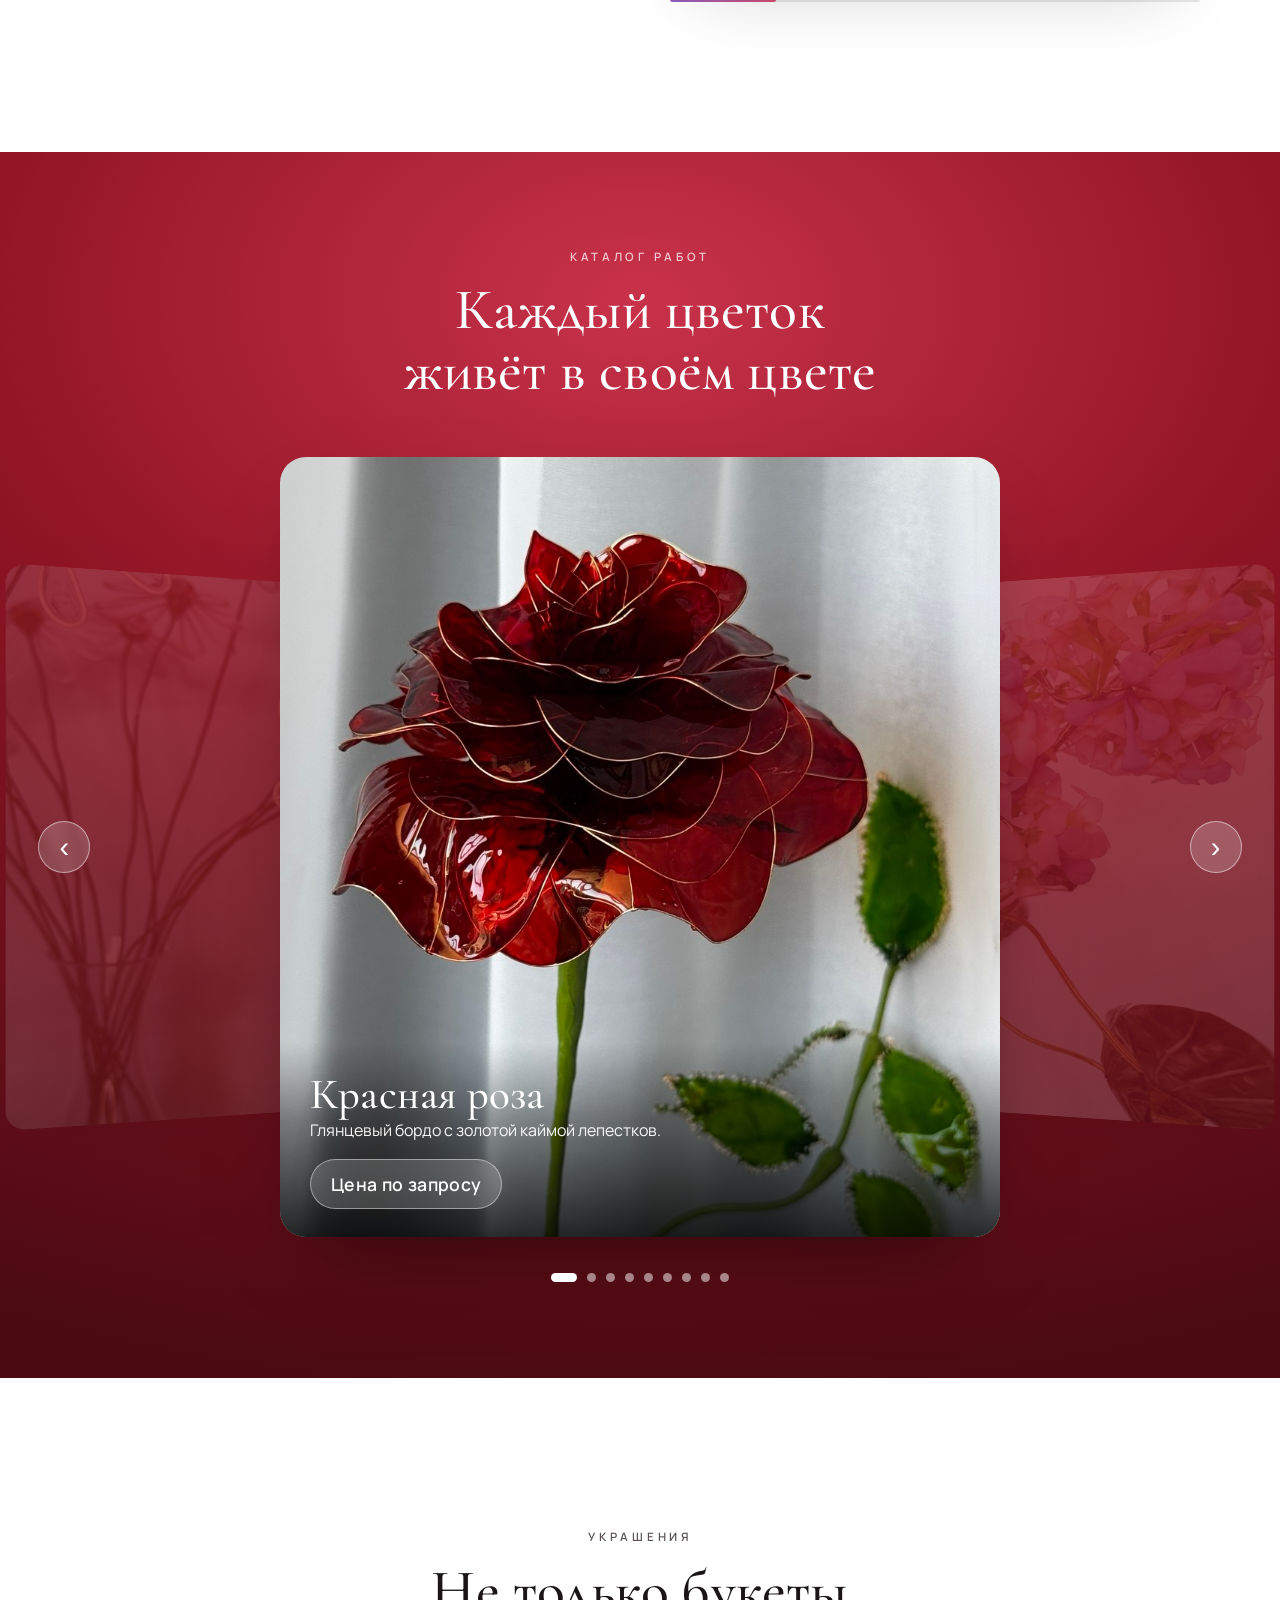
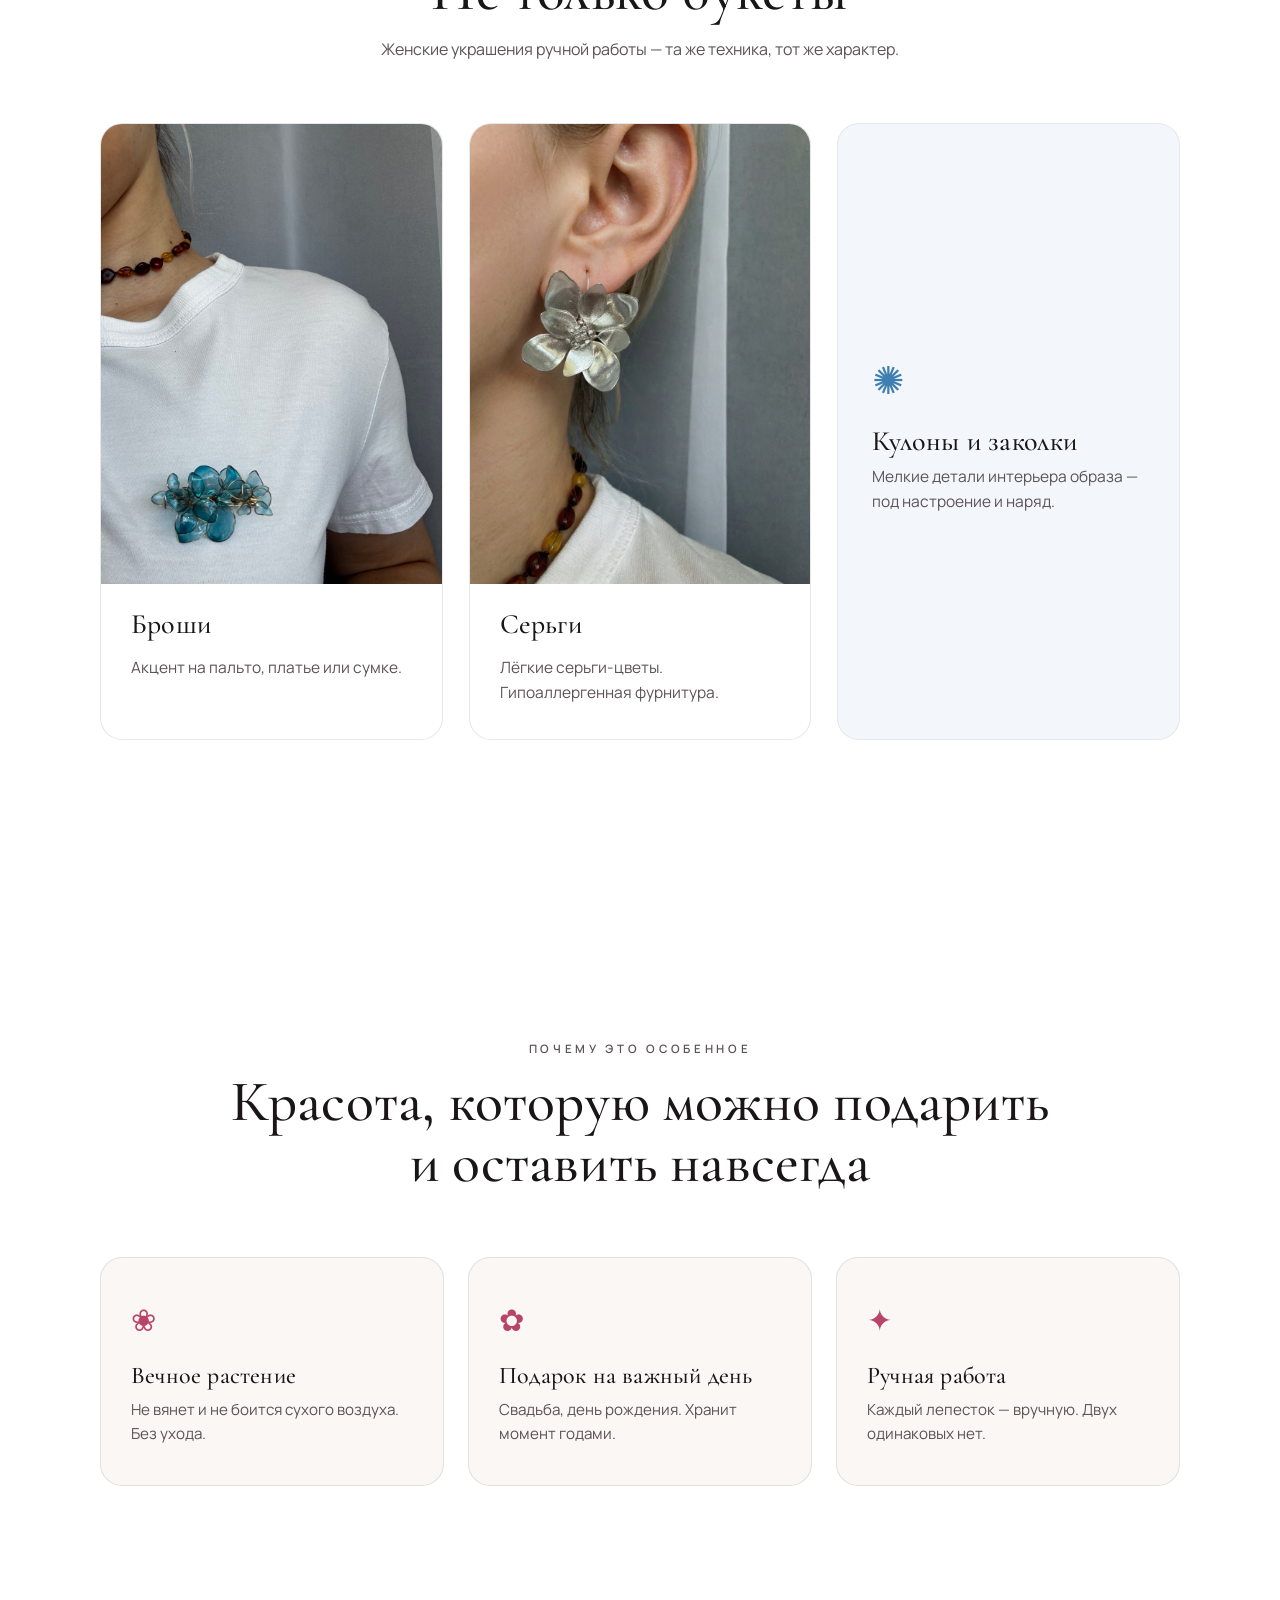
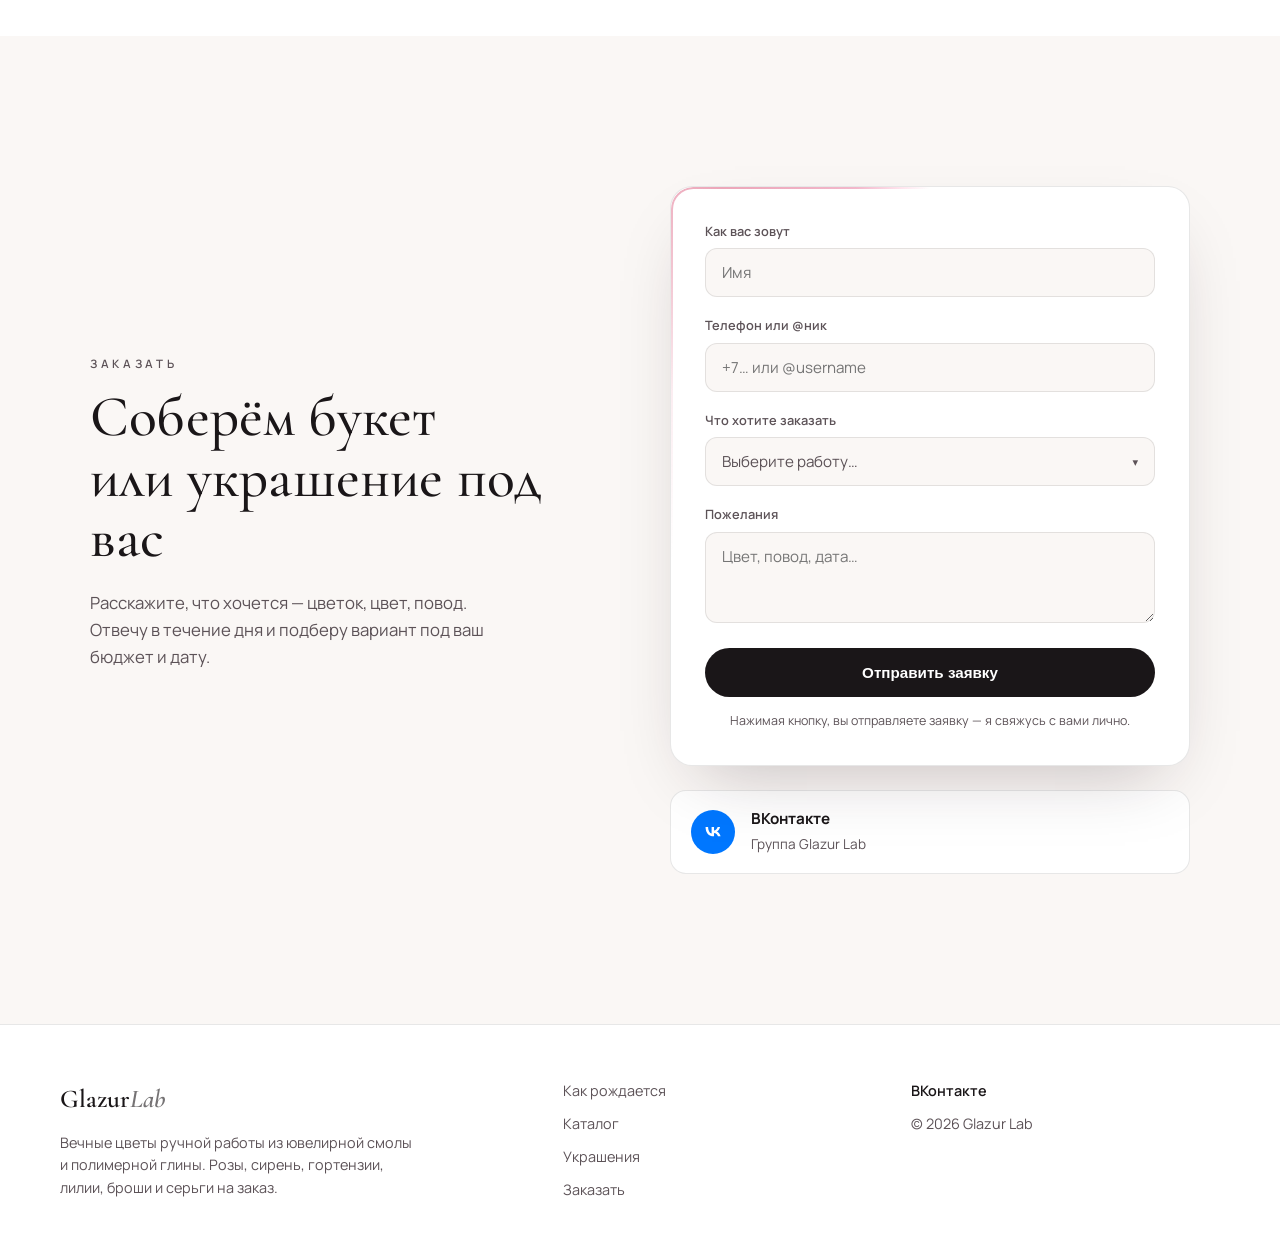
==== commit 2fe6cfd7: "feat: добавить SEO-разметку, favicon, robots.txt и sitemap - Добавлены Open Graph, Twitter Card и Sc" ====
--- a/index.html
+++ b/index.html
@@ -5,10 +5,130 @@
   <meta name="viewport" content="width=device-width, initial-scale=1.0" />
   <title>Glazur Lab — вечные цветы ручной работы из смолы</title>
   <meta name="description" content="Цветы и украшения ручной работы из ювелирной смолы и полимерной глины. Вечная красота для интерьера и особых дней — не требует ухода. Розы, сирень, гортензии, лилии, броши и серьги на заказ." />
+  <meta name="robots" content="index, follow, max-image-preview:large" />
+  <link rel="canonical" href="https://glazurlab.ru/" />
+  <meta name="theme-color" content="#b8446a" />
+  <link rel="icon" type="image/svg+xml" href="icons/favicon.svg" />
+
+  <!-- Open Graph -->
+  <meta property="og:type" content="website" />
+  <meta property="og:site_name" content="Glazur Lab" />
+  <meta property="og:locale" content="ru_RU" />
+  <meta property="og:url" content="https://glazurlab.ru/" />
+  <meta property="og:title" content="Glazur Lab — вечные цветы ручной работы из смолы" />
+  <meta property="og:description" content="Розы, сирень и гортензии из ювелирной смолы и полимерной глины. Живая красота для интерьера и украшения на важные дни — без воды, без ухода, навсегда." />
+  <meta property="og:image" content="https://glazurlab.ru/images/красная%20роза.jpg" />
+  <meta property="og:image:alt" content="Красная роза ручной работы из ювелирной смолы" />
+  <meta property="og:image:type" content="image/jpeg" />
+
+  <!-- Twitter Card -->
+  <meta name="twitter:card" content="summary_large_image" />
+  <meta name="twitter:title" content="Glazur Lab — вечные цветы ручной работы из смолы" />
+  <meta name="twitter:description" content="Розы, сирень и гортензии из ювелирной смолы и полимерной глины. Живая красота для интерьера и украшения на важные дни — без воды, без ухода, навсегда." />
+  <meta name="twitter:image" content="https://glazurlab.ru/images/красная%20роза.jpg" />
+  <meta name="twitter:image:alt" content="Красная роза ручной работы из ювелирной смолы" />
+
   <link rel="preconnect" href="https://fonts.googleapis.com" />
   <link rel="preconnect" href="https://fonts.gstatic.com" crossorigin />
   <link href="https://fonts.googleapis.com/css2?family=Cormorant+Garamond:ital,wght@0,400;0,500;0,600;1,400&family=Manrope:wght@300;400;500;600;700&display=swap" rel="stylesheet" />
   <link rel="stylesheet" href="styles.css" />
+
+  <!-- Schema.org -->
+  <script type="application/ld+json">
+  {
+    "@context": "https://schema.org",
+    "@graph": [
+      {
+        "@type": "WebPage",
+        "@id": "https://glazurlab.ru/#webpage",
+        "url": "https://glazurlab.ru/",
+        "name": "Glazur Lab — вечные цветы ручной работы из смолы",
+        "description": "Цветы и украшения ручной работы из ювелирной смолы и полимерной глины. Вечная красота для интерьера и особых дней — не требует ухода.",
+        "inLanguage": "ru-RU",
+        "isPartOf": { "@id": "https://glazurlab.ru/#website" }
+      },
+      {
+        "@type": "WebSite",
+        "@id": "https://glazurlab.ru/#website",
+        "url": "https://glazurlab.ru/",
+        "name": "Glazur Lab",
+        "publisher": { "@id": "https://glazurlab.ru/#organization" }
+      },
+      {
+        "@type": "Organization",
+        "@id": "https://glazurlab.ru/#organization",
+        "name": "Glazur Lab",
+        "url": "https://glazurlab.ru/",
+        "logo": {
+          "@type": "ImageObject",
+          "url": "https://glazurlab.ru/icons/favicon.svg"
+        },
+        "sameAs": ["https://vk.com/glazur_lab"],
+        "description": "Мастерская вечных цветов ручной работы из ювелирной смолы и полимерной глины."
+      },
+      {
+        "@type": "ItemList",
+        "itemListElement": [
+          {
+            "@type": "ListItem",
+            "position": 1,
+            "item": {
+              "@type": "Product",
+              "name": "Красная роза",
+              "description": "Глянцевый бордо с золотой каймой лепестков.",
+              "image": "https://glazurlab.ru/images/красная%20роза.jpg",
+              "offers": { "@type": "Offer", "availability": "https://schema.org/InStock", "priceCurrency": "RUB", "price": "0", "priceValidUntil": "2027-07-22" }
+            }
+          },
+          {
+            "@type": "ListItem",
+            "position": 2,
+            "item": {
+              "@type": "Product",
+              "name": "Сирень",
+              "description": "Лавандовые грозди в фарфоровой вазе.",
+              "image": "https://glazurlab.ru/images/фиолетовая%20сирень.jpg",
+              "offers": { "@type": "Offer", "availability": "https://schema.org/InStock", "priceCurrency": "RUB", "price": "0", "priceValidUntil": "2027-07-22" }
+            }
+          },
+          {
+            "@type": "ListItem",
+            "position": 3,
+            "item": {
+              "@type": "Product",
+              "name": "Голубая гортензия",
+              "description": "Дымчатое стекло и золотая проволока.",
+              "image": "https://glazurlab.ru/images/голыбая%20гортензия%20метельчатая.jpg",
+              "offers": { "@type": "Offer", "availability": "https://schema.org/InStock", "priceCurrency": "RUB", "price": "0", "priceValidUntil": "2027-07-22" }
+            }
+          },
+          {
+            "@type": "ListItem",
+            "position": 4,
+            "item": {
+              "@type": "Product",
+              "name": "Брошь из гортензии",
+              "description": "Голубая брошь ручной работы из соцветий гортензии.",
+              "image": "https://glazurlab.ru/images/голубая%20брошка%20из%20соцветий%20гортензии.jpg",
+              "offers": { "@type": "Offer", "availability": "https://schema.org/InStock", "priceCurrency": "RUB", "price": "0", "priceValidUntil": "2027-07-22" }
+            }
+          },
+          {
+            "@type": "ListItem",
+            "position": 5,
+            "item": {
+              "@type": "Product",
+              "name": "Серьги-цветок",
+              "description": "Серебристые серьги-цветы с гипоаллергенной фурнитурой.",
+              "image": "https://glazurlab.ru/images/серебристая%20сережка%20цветочек.jpg",
+              "offers": { "@type": "Offer", "availability": "https://schema.org/InStock", "priceCurrency": "RUB", "price": "0", "priceValidUntil": "2027-07-22" }
+            }
+          }
+        ]
+      }
+    ]
+  }
+  </script>
 </head>
 <body>
 
@@ -23,6 +143,7 @@
     </nav>
   </header>
 
+  <main id="main">
   <!-- 1. HERO -->
   <section class="hero" id="hero">
     <div class="hero__glow"></div>
@@ -169,12 +290,12 @@
     </div>
     <div class="shop__grid">
       <article class="pcard pcard--photo reveal" style="--pc:#3f7fb0">
-        <div class="pcard__photo" style="background-image:url('images/голубая брошка из соцветий гортензии.jpg');background-position:center 88%"></div>
+        <div class="pcard__photo" style="background-image:url('images/голубая брошка из соцветий гортензии.jpg');background-position:center 88%" role="img" aria-label="Голубая брошь из соцветий гортензии, ручная работа из ювелирной смолы"></div>
         <h3>Броши</h3>
         <p>Акцент на пальто, платье или сумке.</p>
       </article>
       <article class="pcard pcard--photo reveal" style="--pc:#8b8f96">
-        <div class="pcard__photo" style="background-image:url('images/серебристая сережка цветочек.jpg');background-position:center 32%"></div>
+        <div class="pcard__photo" style="background-image:url('images/серебристая сережка цветочек.jpg');background-position:center 32%" role="img" aria-label="Серебристые серьги-цветы ручной работы с гипоаллергенной фурнитурой"></div>
         <h3>Серьги</h3>
         <p>Лёгкие серьги-цветы. Гипоаллергенная фурнитура.</p>
       </article>
@@ -269,9 +390,23 @@
     </div>
   </section>
 
+  </main>
+
   <footer class="footer">
-    <span>Glazur Lab</span>
-    <span>Вечные цветы ручной работы · 2026</span>
+    <div class="footer__brand">
+      <a href="#hero" class="footer__logo">Glazur<span>Lab</span></a>
+      <p>Вечные цветы ручной работы из ювелирной смолы и полимерной глины. Розы, сирень, гортензии, лилии, броши и серьги на заказ.</p>
+    </div>
+    <nav class="footer__nav" aria-label="Нижнее меню">
+      <a href="#birth">Как рождается</a>
+      <a href="#works">Каталог</a>
+      <a href="#shop">Украшения</a>
+      <a href="#order">Заказать</a>
+    </nav>
+    <div class="footer__contacts">
+      <a href="https://vk.com/glazur_lab" target="_blank" rel="noopener" aria-label="Glazur Lab ВКонтакте">ВКонтакте</a>
+      <span>© 2026 Glazur Lab</span>
+    </div>
   </footer>
 
   <script src="script.js"></script>
--- a/styles.css
+++ b/styles.css
@@ -23,6 +23,9 @@
 em{font-style:italic}
 a{color:inherit;text-decoration:none}
 img{max-width:100%;display:block}
+
+/* screen-reader only */
+.sr-only{position:absolute;width:1px;height:1px;padding:0;margin:-1px;overflow:hidden;clip:rect(0,0,0,0);white-space:nowrap;border:0}
 
 /* ---------- shared ---------- */
 .section__eyebrow{
@@ -392,8 +395,20 @@
 .order__note.ok{color:#3f9e6a;font-weight:600}
 
 /* ---------- footer ---------- */
-.footer{display:flex;justify-content:space-between;flex-wrap:wrap;gap:10px;padding:34px clamp(20px,5vw,60px);font-size:.85rem;color:var(--ink-soft);border-top:1px solid var(--line)}
-.footer span:first-child{font-family:'Cormorant Garamond',serif;font-size:1.2rem;color:var(--ink)}
+.footer{display:grid;grid-template-columns:1.5fr 1fr 1fr;gap:40px;padding:54px clamp(20px,5vw,60px);font-size:.9rem;color:var(--ink-soft);border-top:1px solid var(--line)}
+.footer__logo{font-family:'Cormorant Garamond',serif;font-size:1.6rem;font-weight:600;color:var(--ink);display:inline-block;margin-bottom:12px}
+.footer__logo span{font-style:italic;opacity:.6}
+.footer__brand p{max-width:360px;line-height:1.55}
+.footer__nav{display:flex;flex-direction:column;gap:10px}
+.footer__nav a{color:var(--ink-soft);transition:color .3s}
+.footer__nav a:hover{color:var(--ink)}
+.footer__contacts{display:flex;flex-direction:column;gap:10px;align-items:flex-start}
+.footer__contacts a{font-weight:600;color:var(--ink);transition:color .3s}
+.footer__contacts a:hover{color:#b8446a}
+@media (max-width:720px){
+  .footer{grid-template-columns:1fr;gap:28px}
+  .footer__contacts{align-items:flex-start}
+}
 
 /* ---------- responsive ---------- */
 @media (max-width:900px){
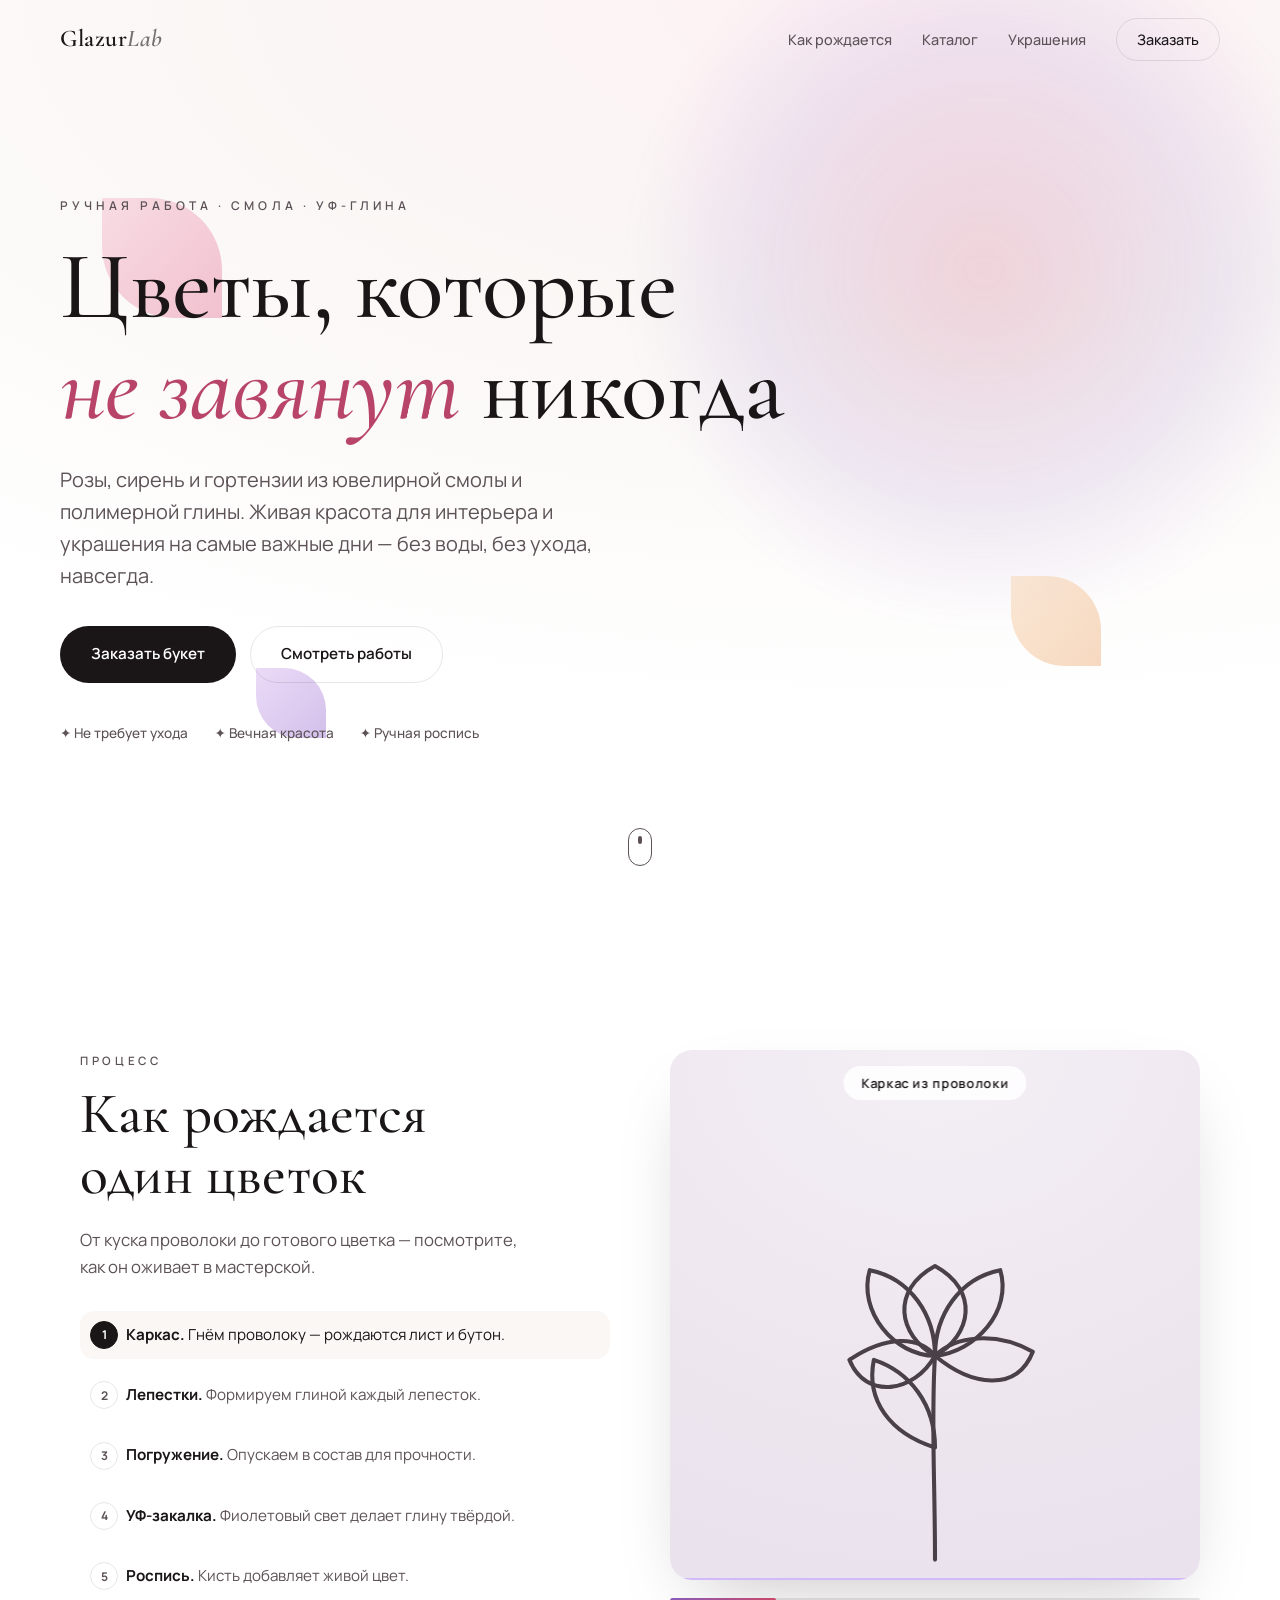
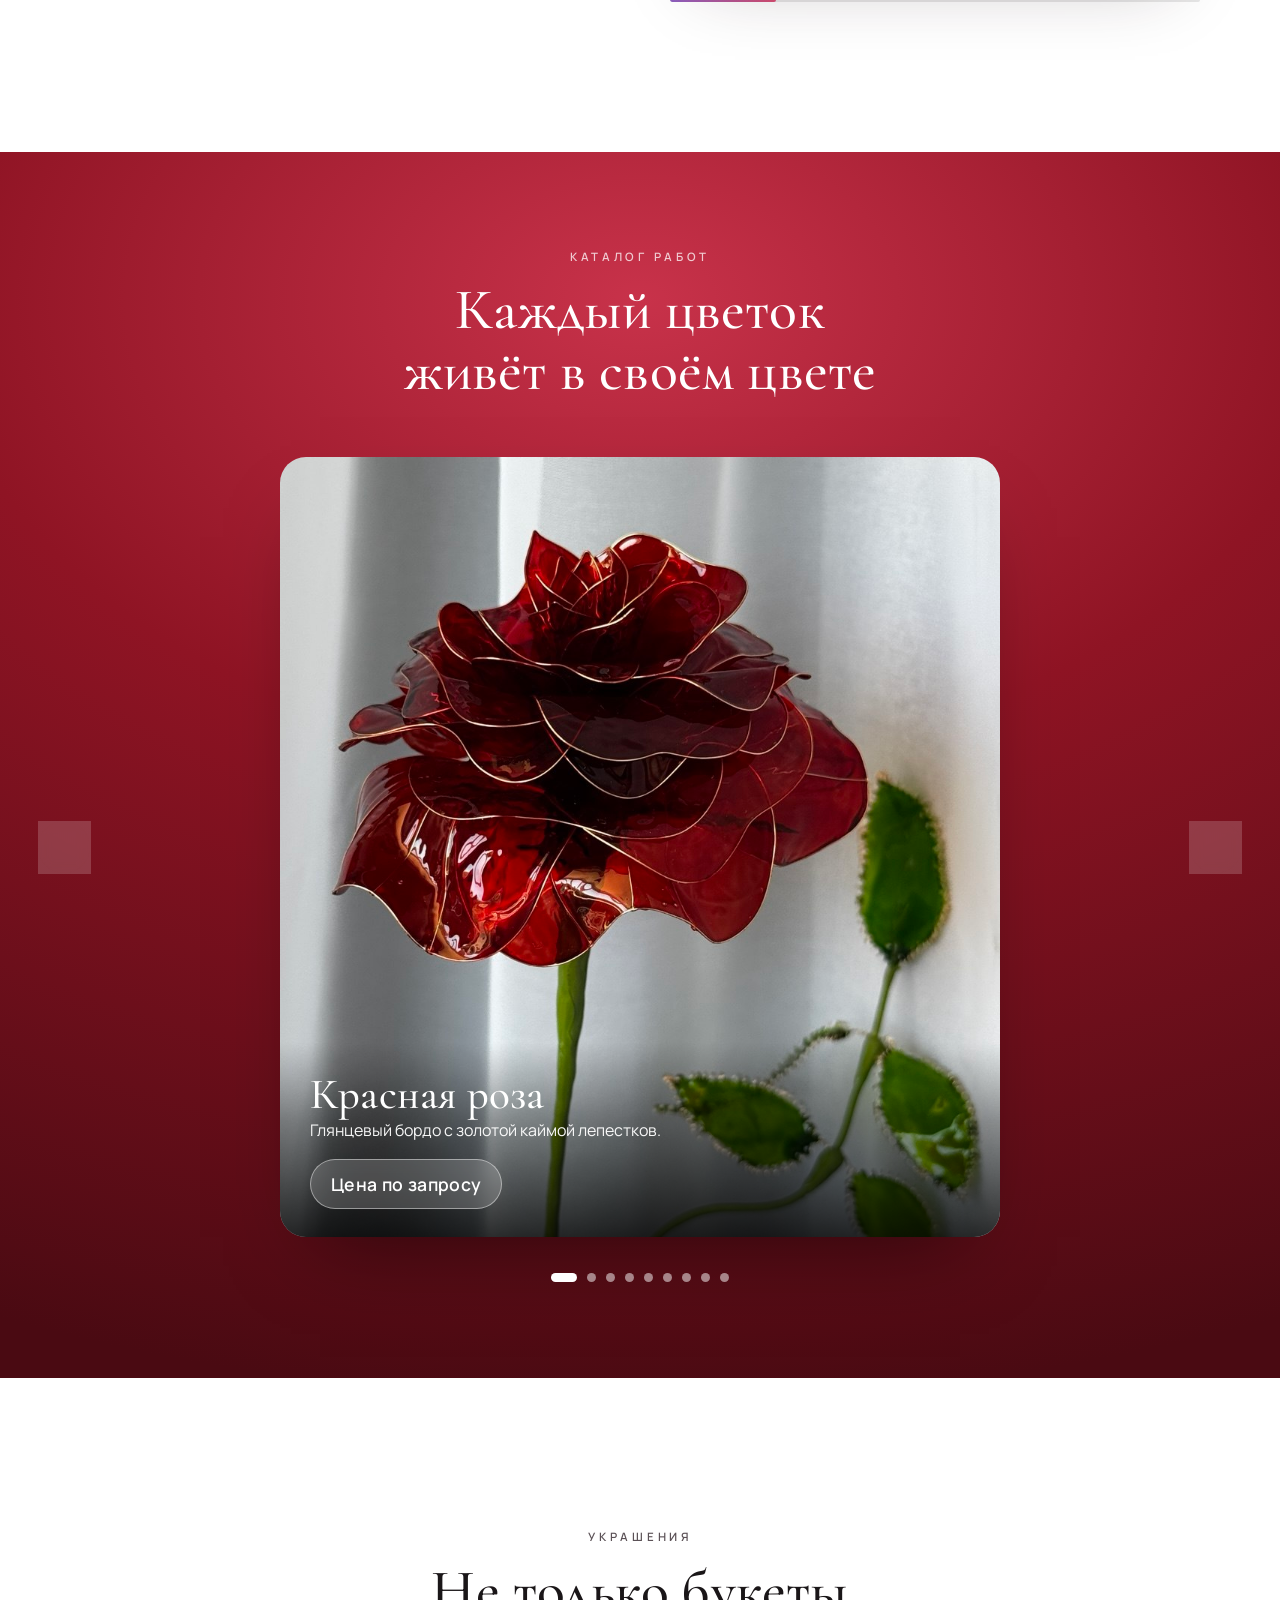
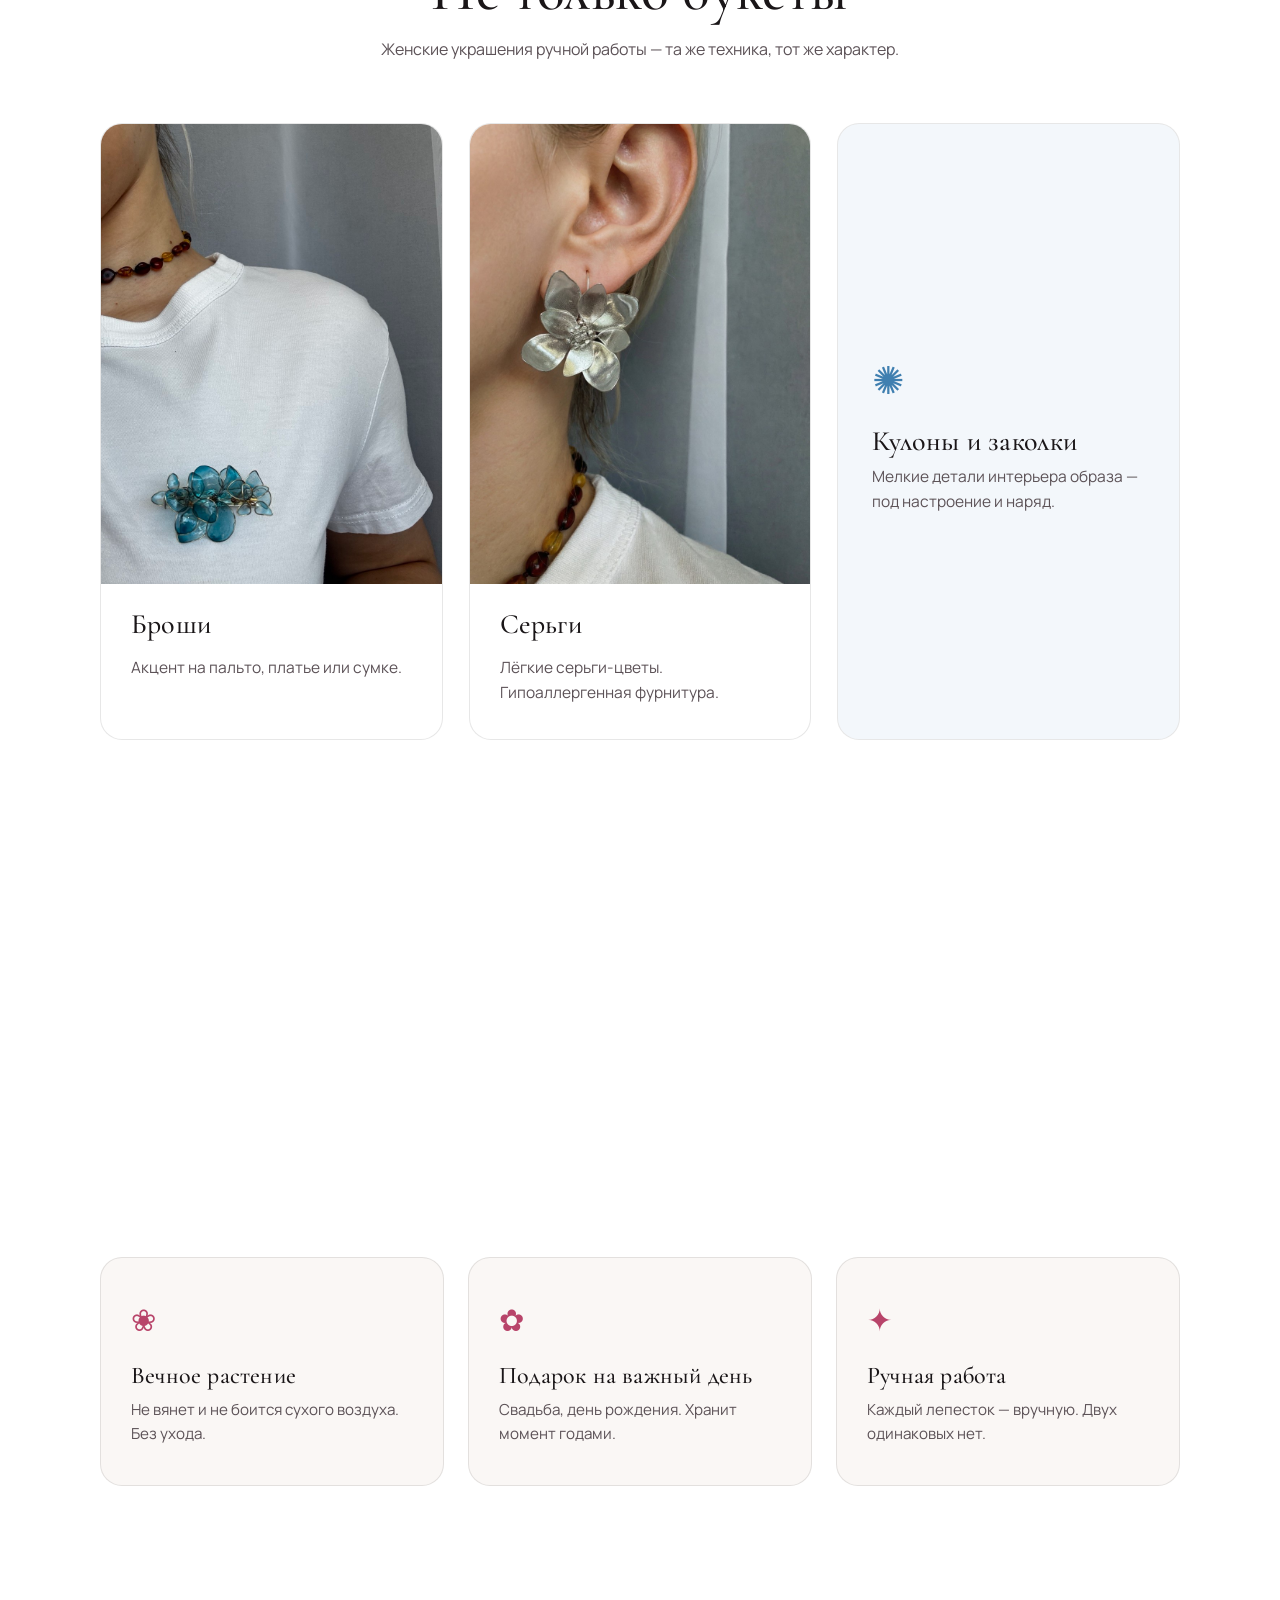
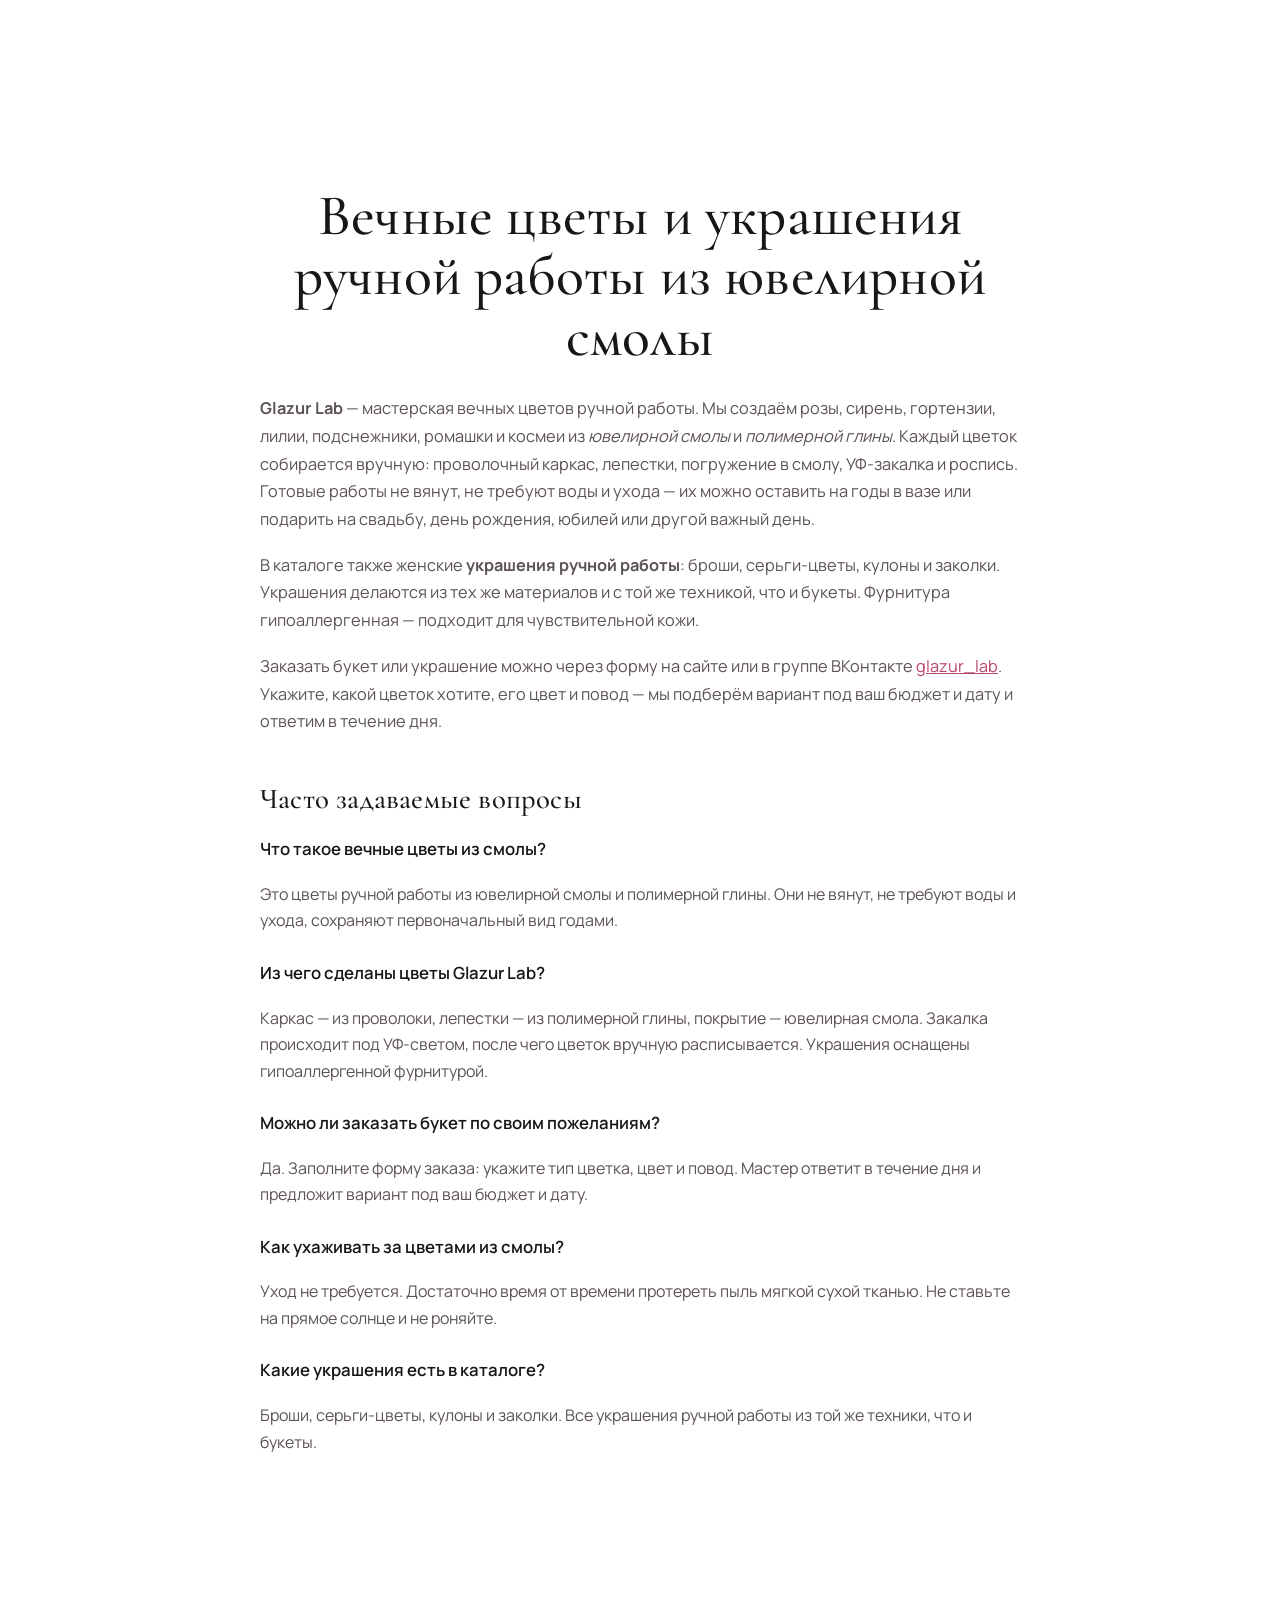
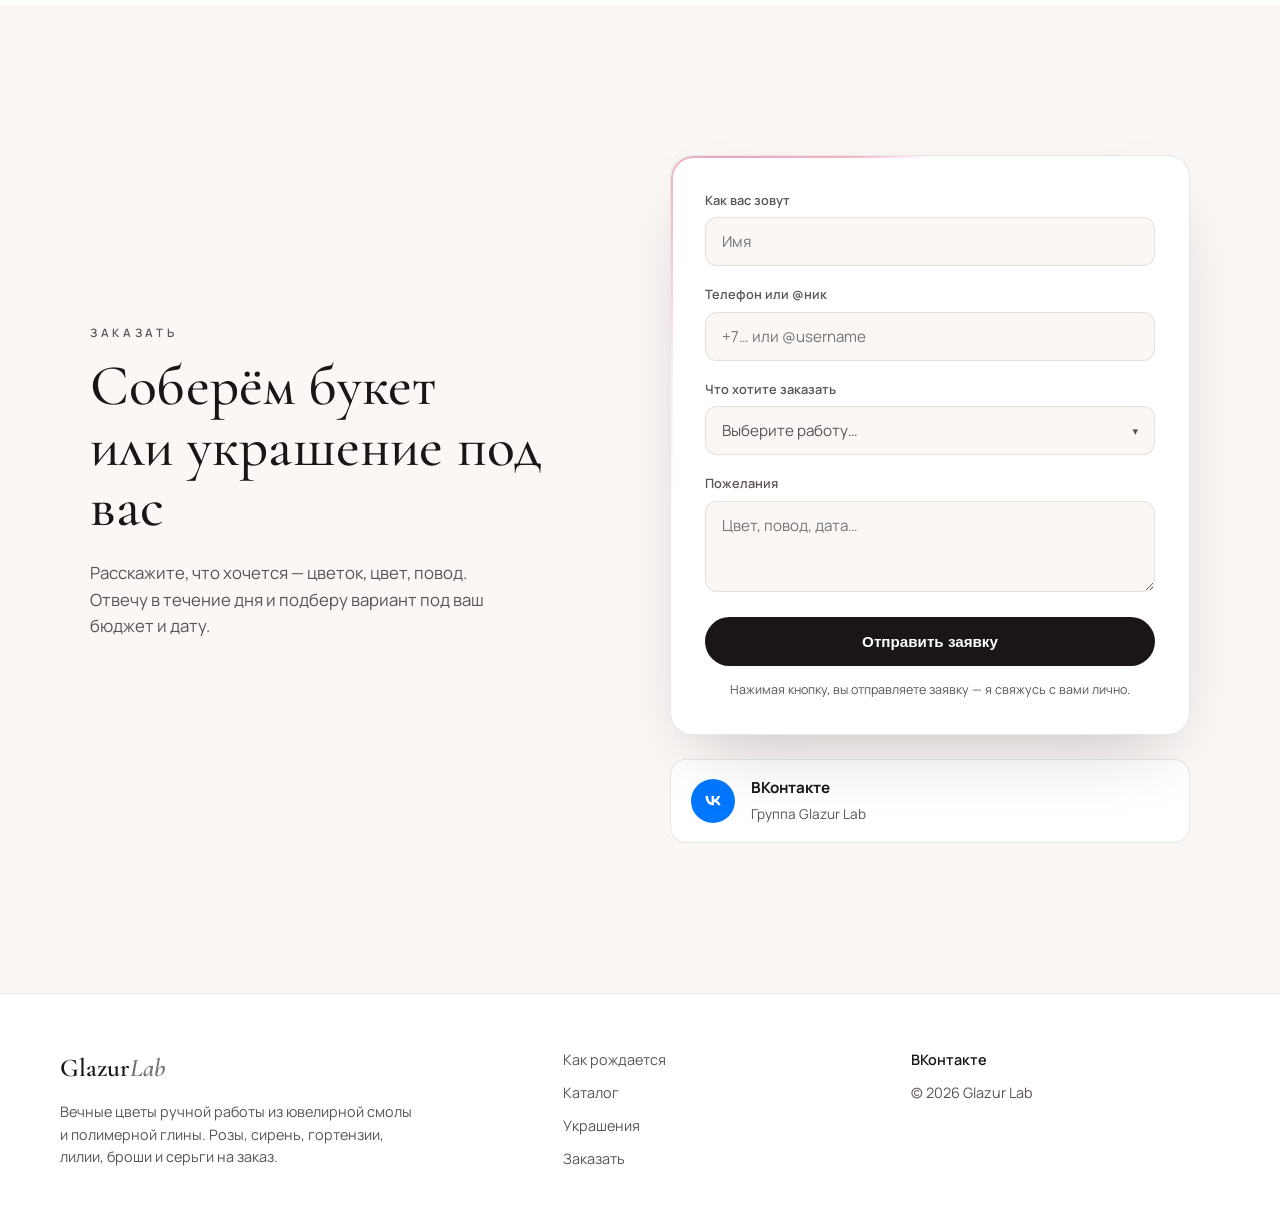
==== commit 12dfff13: "feat[#main]: улучшить SEO и добавить контекст для LLM-агентов Обновлены метатеги, Open Graph и Twitt" ====
--- a/index.html
+++ b/index.html
@@ -4,28 +4,33 @@
   <meta charset="UTF-8" />
   <meta name="viewport" content="width=device-width, initial-scale=1.0" />
   <title>Glazur Lab — вечные цветы ручной работы из смолы</title>
-  <meta name="description" content="Цветы и украшения ручной работы из ювелирной смолы и полимерной глины. Вечная красота для интерьера и особых дней — не требует ухода. Розы, сирень, гортензии, лилии, броши и серьги на заказ." />
+  <meta name="description" content="Купить вечные цветы и украшения ручной работы из ювелирной смолы и полимерной глины в мастерской Glazur Lab. Розы, сирень, гортензии, лилии, подснежники, ромашки, броши и серьги на заказ. Не вянут, не требуют ухода, идеальный подарок." />
+  <meta name="keywords" content="вечные цветы ручной работы, цветы из смолы, украшения из ювелирной смолы, розы из смолы, сирень из смолы, гортензии из смолы, броши ручной работы, серьги цветы, цветы на заказ, подарок на свадьбу" />
   <meta name="robots" content="index, follow, max-image-preview:large" />
-  <link rel="canonical" href="https://glazurlab.ru/" />
+  <link rel="canonical" href="https://glazur-lab.ru/" />
+  <link rel="alternate" hreflang="ru-ru" href="https://glazur-lab.ru/" />
   <meta name="theme-color" content="#b8446a" />
   <link rel="icon" type="image/svg+xml" href="icons/favicon.svg" />
+
+  <!-- Yandex verification placeholder: replace content with real code -->
+  <meta name="yandex-verification" content="ВАШ_КОД_ЯНДЕКС" />
 
   <!-- Open Graph -->
   <meta property="og:type" content="website" />
   <meta property="og:site_name" content="Glazur Lab" />
   <meta property="og:locale" content="ru_RU" />
-  <meta property="og:url" content="https://glazurlab.ru/" />
+  <meta property="og:url" content="https://glazur-lab.ru/" />
   <meta property="og:title" content="Glazur Lab — вечные цветы ручной работы из смолы" />
-  <meta property="og:description" content="Розы, сирень и гортензии из ювелирной смолы и полимерной глины. Живая красота для интерьера и украшения на важные дни — без воды, без ухода, навсегда." />
-  <meta property="og:image" content="https://glazurlab.ru/images/красная%20роза.jpg" />
+  <meta property="og:description" content="Купить вечные цветы и украшения ручной работы из ювелирной смолы. Розы, сирень, гортензии, броши и серьги на заказ — не вянут и не требуют ухода." />
+  <meta property="og:image" content="https://glazur-lab.ru/images/красная%20роза.jpg" />
   <meta property="og:image:alt" content="Красная роза ручной работы из ювелирной смолы" />
   <meta property="og:image:type" content="image/jpeg" />
 
   <!-- Twitter Card -->
   <meta name="twitter:card" content="summary_large_image" />
   <meta name="twitter:title" content="Glazur Lab — вечные цветы ручной работы из смолы" />
-  <meta name="twitter:description" content="Розы, сирень и гортензии из ювелирной смолы и полимерной глины. Живая красота для интерьера и украшения на важные дни — без воды, без ухода, навсегда." />
-  <meta name="twitter:image" content="https://glazurlab.ru/images/красная%20роза.jpg" />
+  <meta name="twitter:description" content="Купить вечные цветы и украшения ручной работы из ювелирной смолы. Розы, сирень, гортензии, броши и серьги на заказ." />
+  <meta name="twitter:image" content="https://glazur-lab.ru/images/красная%20роза.jpg" />
   <meta name="twitter:image:alt" content="Красная роза ручной работы из ювелирной смолы" />
 
   <link rel="preconnect" href="https://fonts.googleapis.com" />
@@ -40,31 +45,92 @@
     "@graph": [
       {
         "@type": "WebPage",
-        "@id": "https://glazurlab.ru/#webpage",
-        "url": "https://glazurlab.ru/",
+        "@id": "https://glazur-lab.ru/#webpage",
+        "url": "https://glazur-lab.ru/",
         "name": "Glazur Lab — вечные цветы ручной работы из смолы",
-        "description": "Цветы и украшения ручной работы из ювелирной смолы и полимерной глины. Вечная красота для интерьера и особых дней — не требует ухода.",
+        "description": "Купить вечные цветы и украшения ручной работы из ювелирной смолы и полимерной глины. Розы, сирень, гортензии, лилии, броши и серьги на заказ.",
         "inLanguage": "ru-RU",
-        "isPartOf": { "@id": "https://glazurlab.ru/#website" }
+        "isPartOf": { "@id": "https://glazur-lab.ru/#website" }
       },
       {
         "@type": "WebSite",
-        "@id": "https://glazurlab.ru/#website",
-        "url": "https://glazurlab.ru/",
+        "@id": "https://glazur-lab.ru/#website",
+        "url": "https://glazur-lab.ru/",
         "name": "Glazur Lab",
-        "publisher": { "@id": "https://glazurlab.ru/#organization" }
+        "publisher": { "@id": "https://glazur-lab.ru/#organization" },
+        "potentialAction": {
+          "@type": "SearchAction",
+          "target": { "@type": "EntryPoint", "urlTemplate": "https://glazur-lab.ru/?q={search_term_string}" },
+          "query-input": "required name=search_term_string"
+        }
       },
       {
         "@type": "Organization",
-        "@id": "https://glazurlab.ru/#organization",
+        "@id": "https://glazur-lab.ru/#organization",
         "name": "Glazur Lab",
-        "url": "https://glazurlab.ru/",
+        "url": "https://glazur-lab.ru/",
         "logo": {
           "@type": "ImageObject",
-          "url": "https://glazurlab.ru/icons/favicon.svg"
+          "url": "https://glazur-lab.ru/icons/favicon.svg",
+          "width": 512,
+          "height": 512
         },
         "sameAs": ["https://vk.com/glazur_lab"],
-        "description": "Мастерская вечных цветов ручной работы из ювелирной смолы и полимерной глины."
+        "description": "Мастерская вечных цветов ручной работы из ювелирной смолы и полимерной глины.",
+        "contactPoint": {
+          "@type": "ContactPoint",
+          "contactType": "sales",
+          "availableLanguage": "Russian",
+          "url": "https://vk.com/glazur_lab"
+        }
+      },
+      {
+        "@type": "BreadcrumbList",
+        "itemListElement": [
+          { "@type": "ListItem", "position": 1, "name": "Главная", "item": "https://glazur-lab.ru/" }
+        ]
+      },
+      {
+        "@type": "HowTo",
+        "name": "Как рождается цветок ручной работы из смолы",
+        "description": "Пятиступенчатый процесс создания вечного цветка в мастерской Glazur Lab.",
+        "step": [
+          { "@type": "HowToStep", "position": 1, "name": "Каркас", "text": "Гнём проволоку — рождаются лист и бутон." },
+          { "@type": "HowToStep", "position": 2, "name": "Лепестки", "text": "Формируем глиной каждый лепесток." },
+          { "@type": "HowToStep", "position": 3, "name": "Погружение", "text": "Опускаем в состав для прочности." },
+          { "@type": "HowToStep", "position": 4, "name": "УФ-закалка", "text": "Фиолетовый свет делает глину твёрдой." },
+          { "@type": "HowToStep", "position": 5, "name": "Роспись", "text": "Кисть добавляет живой цвет." }
+        ]
+      },
+      {
+        "@type": "FAQPage",
+        "mainEntity": [
+          {
+            "@type": "Question",
+            "name": "Что такое вечные цветы из смолы?",
+            "acceptedAnswer": { "@type": "Answer", "text": "Вечные цветы — это цветы ручной работы из ювелирной смолы и полимерной глины. Они не вянут, не требуют воды и ухода, сохраняют вид годами." }
+          },
+          {
+            "@type": "Question",
+            "name": "Из чего сделаны цветы Glazur Lab?",
+            "acceptedAnswer": { "@type": "Answer", "text": "Каркас из проволоки, лепестки из полимерной глины, покрытие ювелирной смолой, закалка УФ-светом и ручная роспись. Украшения оснащены гипоаллергенной фурнитурой." }
+          },
+          {
+            "@type": "Question",
+            "name": "Можно ли заказать букет по своим пожеланиям?",
+            "acceptedAnswer": { "@type": "Answer", "text": "Да. В форме заказа укажите тип цветка, цвет и повод — мастер подберёт вариант под бюджет и дату, и ответит в течение дня." }
+          },
+          {
+            "@type": "Question",
+            "name": "Как ухаживать за цветами из смолы?",
+            "acceptedAnswer": { "@type": "Answer", "text": "Уход не требуется. Достаточно протереть пыль мягкой сухой тканью. Не ставить на прямое солнце и не ронять." }
+          },
+          {
+            "@type": "Question",
+            "name": "Какие украшения есть в каталоге?",
+            "acceptedAnswer": { "@type": "Answer", "text": "Броши, серьги-цветы, кулоны и заколки. Все украшения ручной работы из той же техники, что и букеты." }
+          }
+        ]
       },
       {
         "@type": "ItemList",
@@ -76,7 +142,9 @@
               "@type": "Product",
               "name": "Красная роза",
               "description": "Глянцевый бордо с золотой каймой лепестков.",
-              "image": "https://glazurlab.ru/images/красная%20роза.jpg",
+              "image": "https://glazur-lab.ru/images/красная%20роза.jpg",
+              "brand": { "@type": "Brand", "name": "Glazur Lab" },
+              "material": "ювелирная смола, полимерная глина, проволока",
               "offers": { "@type": "Offer", "availability": "https://schema.org/InStock", "priceCurrency": "RUB", "price": "0", "priceValidUntil": "2027-07-22" }
             }
           },
@@ -87,7 +155,9 @@
               "@type": "Product",
               "name": "Сирень",
               "description": "Лавандовые грозди в фарфоровой вазе.",
-              "image": "https://glazurlab.ru/images/фиолетовая%20сирень.jpg",
+              "image": "https://glazur-lab.ru/images/фиолетовая%20сирень.jpg",
+              "brand": { "@type": "Brand", "name": "Glazur Lab" },
+              "material": "ювелирная смола, полимерная глина, проволока",
               "offers": { "@type": "Offer", "availability": "https://schema.org/InStock", "priceCurrency": "RUB", "price": "0", "priceValidUntil": "2027-07-22" }
             }
           },
@@ -98,7 +168,9 @@
               "@type": "Product",
               "name": "Голубая гортензия",
               "description": "Дымчатое стекло и золотая проволока.",
-              "image": "https://glazurlab.ru/images/голыбая%20гортензия%20метельчатая.jpg",
+              "image": "https://glazur-lab.ru/images/голыбая%20гортензия%20метельчатая.jpg",
+              "brand": { "@type": "Brand", "name": "Glazur Lab" },
+              "material": "ювелирная смола, полимерная глина, проволока",
               "offers": { "@type": "Offer", "availability": "https://schema.org/InStock", "priceCurrency": "RUB", "price": "0", "priceValidUntil": "2027-07-22" }
             }
           },
@@ -109,7 +181,9 @@
               "@type": "Product",
               "name": "Брошь из гортензии",
               "description": "Голубая брошь ручной работы из соцветий гортензии.",
-              "image": "https://glazurlab.ru/images/голубая%20брошка%20из%20соцветий%20гортензии.jpg",
+              "image": "https://glazur-lab.ru/images/голубая%20брошка%20из%20соцветий%20гортензии.jpg",
+              "brand": { "@type": "Brand", "name": "Glazur Lab" },
+              "material": "ювелирная смола, полимерная глина, гипоаллергенная фурнитура",
               "offers": { "@type": "Offer", "availability": "https://schema.org/InStock", "priceCurrency": "RUB", "price": "0", "priceValidUntil": "2027-07-22" }
             }
           },
@@ -120,7 +194,9 @@
               "@type": "Product",
               "name": "Серьги-цветок",
               "description": "Серебристые серьги-цветы с гипоаллергенной фурнитурой.",
-              "image": "https://glazurlab.ru/images/серебристая%20сережка%20цветочек.jpg",
+              "image": "https://glazur-lab.ru/images/серебристая%20сережка%20цветочек.jpg",
+              "brand": { "@type": "Brand", "name": "Glazur Lab" },
+              "material": "ювелирная смола, полимерная глина, гипоаллергенная фурнитура",
               "offers": { "@type": "Offer", "availability": "https://schema.org/InStock", "priceCurrency": "RUB", "price": "0", "priceValidUntil": "2027-07-22" }
             }
           }
@@ -268,6 +344,39 @@
       <h2 class="section__title">Каждый цветок<br />живёт в своём цвете</h2>
     </div>
 
+    <!-- noscript fallback catalog for crawlers and AI agents -->
+    <noscript>
+      <ul class="works__static">
+        <li>
+          <strong>Красная роза</strong> — Глянцевый бордо с золотой каймой лепестков. Вечный цветок ручной работы из ювелирной смолы.
+        </li>
+        <li>
+          <strong>Сирень</strong> — Лавандовые грозди в фарфоровой вазе. Цветы ручной работы для интерьера и подарка.
+        </li>
+        <li>
+          <strong>Голубая гортензия</strong> — Дымчатое стекло и золотая проволока. Вечная гортензия ручной работы.
+        </li>
+        <li>
+          <strong>Розовая гортензия</strong> — Малиновые соцветия с золотыми листьями.
+        </li>
+        <li>
+          <strong>Космеи</strong> — Алые и кремовые с золотой сердцевиной.
+        </li>
+        <li>
+          <strong>Белая лилия</strong> — Прозрачные лепестки с янтарными тычинками.
+        </li>
+        <li>
+          <strong>Большие подснежники</strong> — Серебристо-прозрачные первоцветы.
+        </li>
+        <li>
+          <strong>Мелкие подснежники</strong> — Миниатюрные цветы на оливковых стеблях.
+        </li>
+        <li>
+          <strong>Ромашки</strong> — Стеклянные лепестки, янтарные серединки.
+        </li>
+      </ul>
+    </noscript>
+
     <div class="carousel" id="carousel">
       <button class="carousel__arrow carousel__arrow--prev" id="prevBtn" aria-label="Назад">‹</button>
 
@@ -329,6 +438,66 @@
         <h3>Ручная работа</h3>
         <p>Каждый лепесток — вручную. Двух одинаковых нет.</p>
       </article>
+    </div>
+  </section>
+
+  <!-- SEO / FAQ text block for AI agents and search engines -->
+  <section class="seo-text" id="seo-text" aria-label="О мастерской Glazur Lab">
+    <div class="seo-text__inner reveal">
+      <h2 class="section__title">Вечные цветы и украшения ручной работы из ювелирной смолы</h2>
+      <p>
+        <strong>Glazur Lab</strong> — мастерская вечных цветов ручной работы. Мы создаём розы, сирень,
+        гортензии, лилии, подснежники, ромашки и космеи из <em>ювелирной смолы</em> и
+        <em>полимерной глины</em>. Каждый цветок собирается вручную: проволочный каркас,
+        лепестки, погружение в смолу, УФ-закалка и роспись. Готовые работы не вянут, не требуют
+        воды и ухода — их можно оставить на годы в вазе или подарить на свадьбу, день рождения,
+        юбилей или другой важный день.
+      </p>
+      <p>
+        В каталоге также женские <strong>украшения ручной работы</strong>: броши, серьги-цветы,
+        кулоны и заколки. Украшения делаются из тех же материалов и с той же техникой, что и букеты.
+        Фурнитура гипоаллергенная — подходит для чувствительной кожи.
+      </p>
+      <p>
+        Заказать букет или украшение можно через форму на сайте или в группе ВКонтакте
+        <a href="https://vk.com/glazur_lab" target="_blank" rel="noopener">glazur_lab</a>.
+        Укажите, какой цветок хотите, его цвет и повод — мы подберём вариант под ваш бюджет и дату
+        и ответим в течение дня.
+      </p>
+
+      <h3>Часто задаваемые вопросы</h3>
+      <dl class="seo-text__faq">
+        <dt>Что такое вечные цветы из смолы?</dt>
+        <dd>
+          Это цветы ручной работы из ювелирной смолы и полимерной глины. Они не вянут, не требуют
+          воды и ухода, сохраняют первоначальный вид годами.
+        </dd>
+
+        <dt>Из чего сделаны цветы Glazur Lab?</dt>
+        <dd>
+          Каркас — из проволоки, лепестки — из полимерной глины, покрытие — ювелирная смола.
+          Закалка происходит под УФ-светом, после чего цветок вручную расписывается. Украшения
+          оснащены гипоаллергенной фурнитурой.
+        </dd>
+
+        <dt>Можно ли заказать букет по своим пожеланиям?</dt>
+        <dd>
+          Да. Заполните форму заказа: укажите тип цветка, цвет и повод. Мастер ответит в течение дня
+          и предложит вариант под ваш бюджет и дату.
+        </dd>
+
+        <dt>Как ухаживать за цветами из смолы?</dt>
+        <dd>
+          Уход не требуется. Достаточно время от времени протереть пыль мягкой сухой тканью.
+          Не ставьте на прямое солнце и не роняйте.
+        </dd>
+
+        <dt>Какие украшения есть в каталоге?</dt>
+        <dd>
+          Броши, серьги-цветы, кулоны и заколки. Все украшения ручной работы из той же техники,
+          что и букеты.
+        </dd>
+      </dl>
     </div>
   </section>
 
--- a/styles.css
+++ b/styles.css
@@ -106,6 +106,28 @@
 .vcard__ico{font-size:1.9rem;color:#b8446a;margin-bottom:18px}
 .vcard h3{font-size:1.5rem;margin-bottom:10px}
 .vcard p{color:var(--ink-soft);font-size:.95rem}
+
+/* ---------- static catalog for noscript / crawlers ---------- */
+.works__static{display:none;list-style:none;padding:0;margin:0}
+@media (scripting:none){
+  .works__static{display:grid;grid-template-columns:repeat(auto-fit,minmax(260px,1fr));gap:18px;padding:0 clamp(20px,5vw,60px) 60px;max-width:1200px;margin:0 auto}
+  .works__static li{background:var(--cream);border:1px solid var(--line);border-radius:var(--radius);padding:24px;font-size:.95rem;line-height:1.55}
+  .works__static strong{display:block;font-family:'Cormorant Garamond',serif;font-size:1.25rem;margin-bottom:8px;color:var(--ink)}
+  .carousel{display:none}
+  .carousel__dots{display:none}
+}
+
+/* ---------- SEO text block ---------- */
+.seo-text{padding:clamp(80px,12vw,150px) clamp(20px,5vw,60px);background:#fff}
+.seo-text__inner{max-width:760px;margin:0 auto}
+.seo-text h2{margin-bottom:28px;text-align:center}
+.seo-text h3{margin-top:48px;margin-bottom:22px;font-family:'Cormorant Garamond',serif;font-size:1.8rem}
+.seo-text p{margin-bottom:18px;color:var(--ink-soft);font-size:1.02rem;line-height:1.7}
+.seo-text a{color:#b8446a;text-decoration:underline}
+.seo-text__faq{display:grid;gap:18px}
+.seo-text__faq dt{font-weight:600;color:var(--ink);font-size:1.05rem}
+.seo-text__faq dd{color:var(--ink-soft);line-height:1.65;padding-left:0}
+.seo-text__faq dd + dt{margin-top:8px}
 
 /* ---------- birth ---------- */
 .birth{
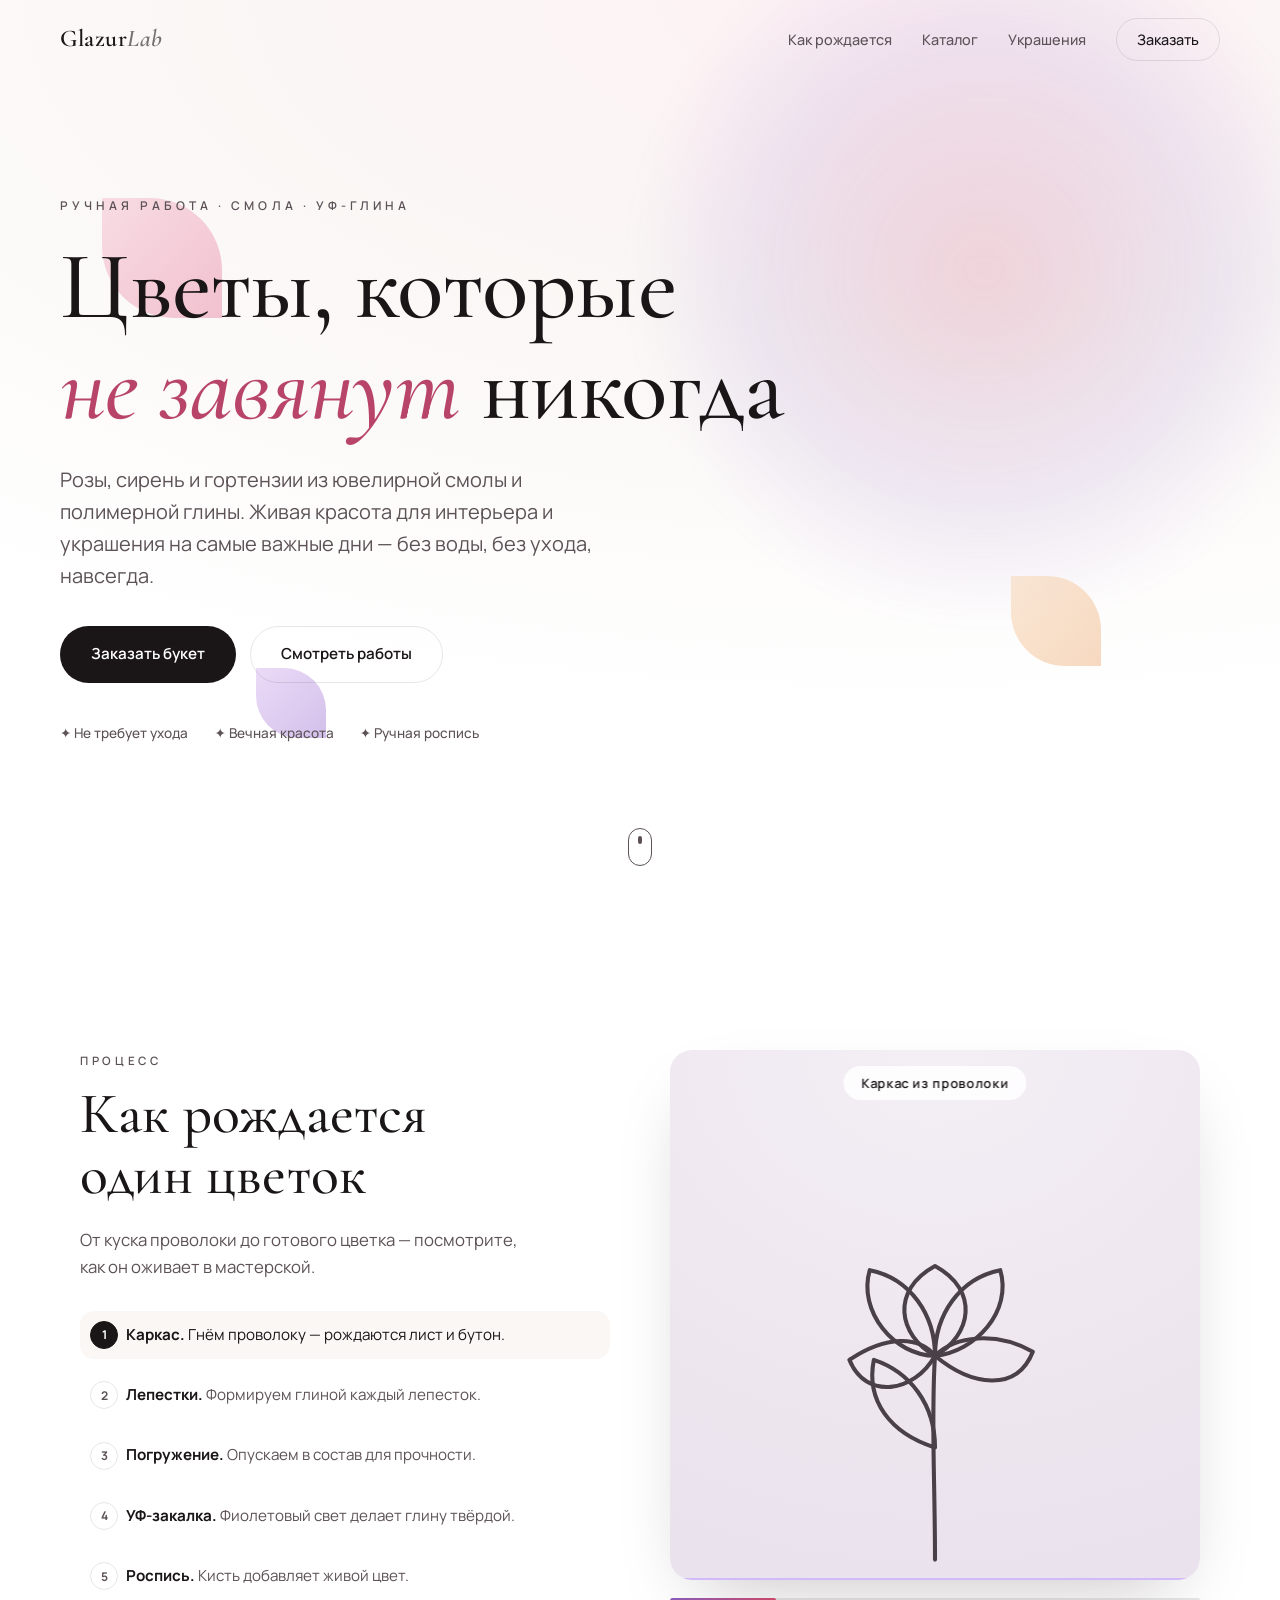
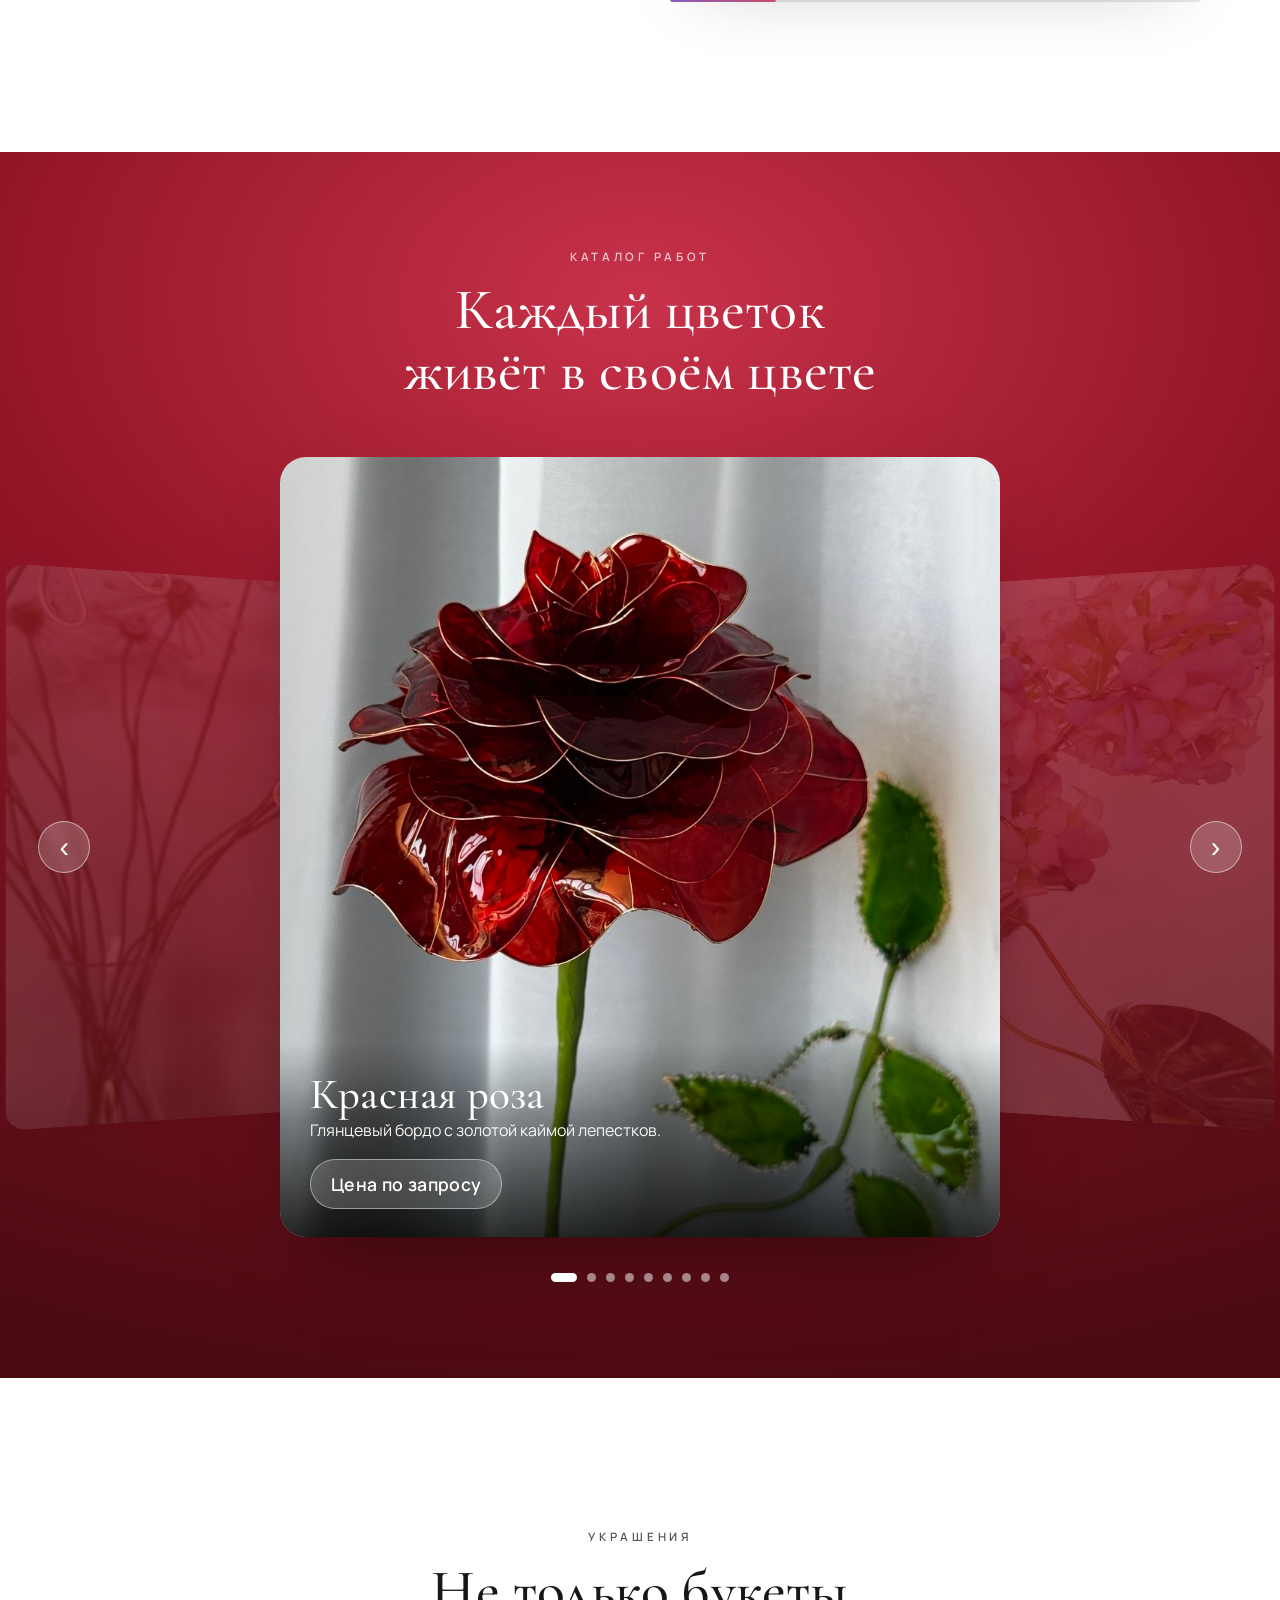
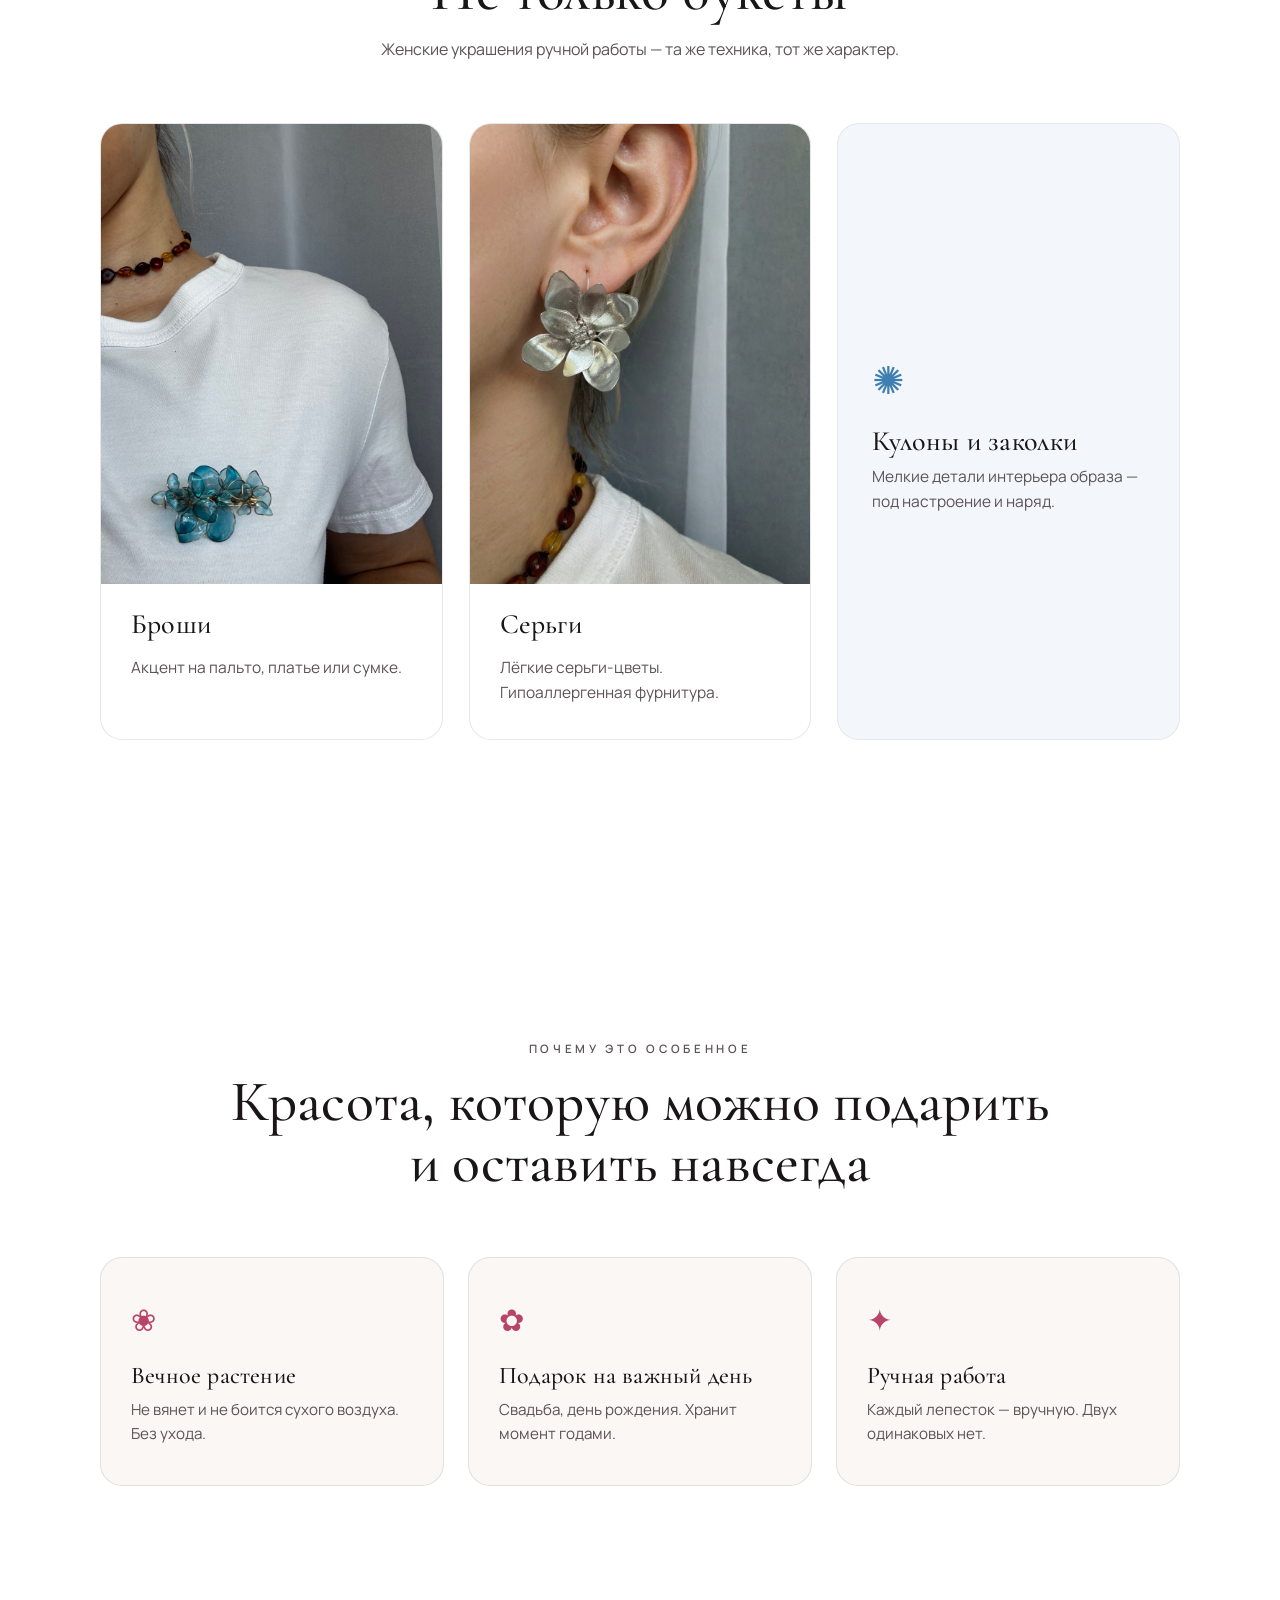
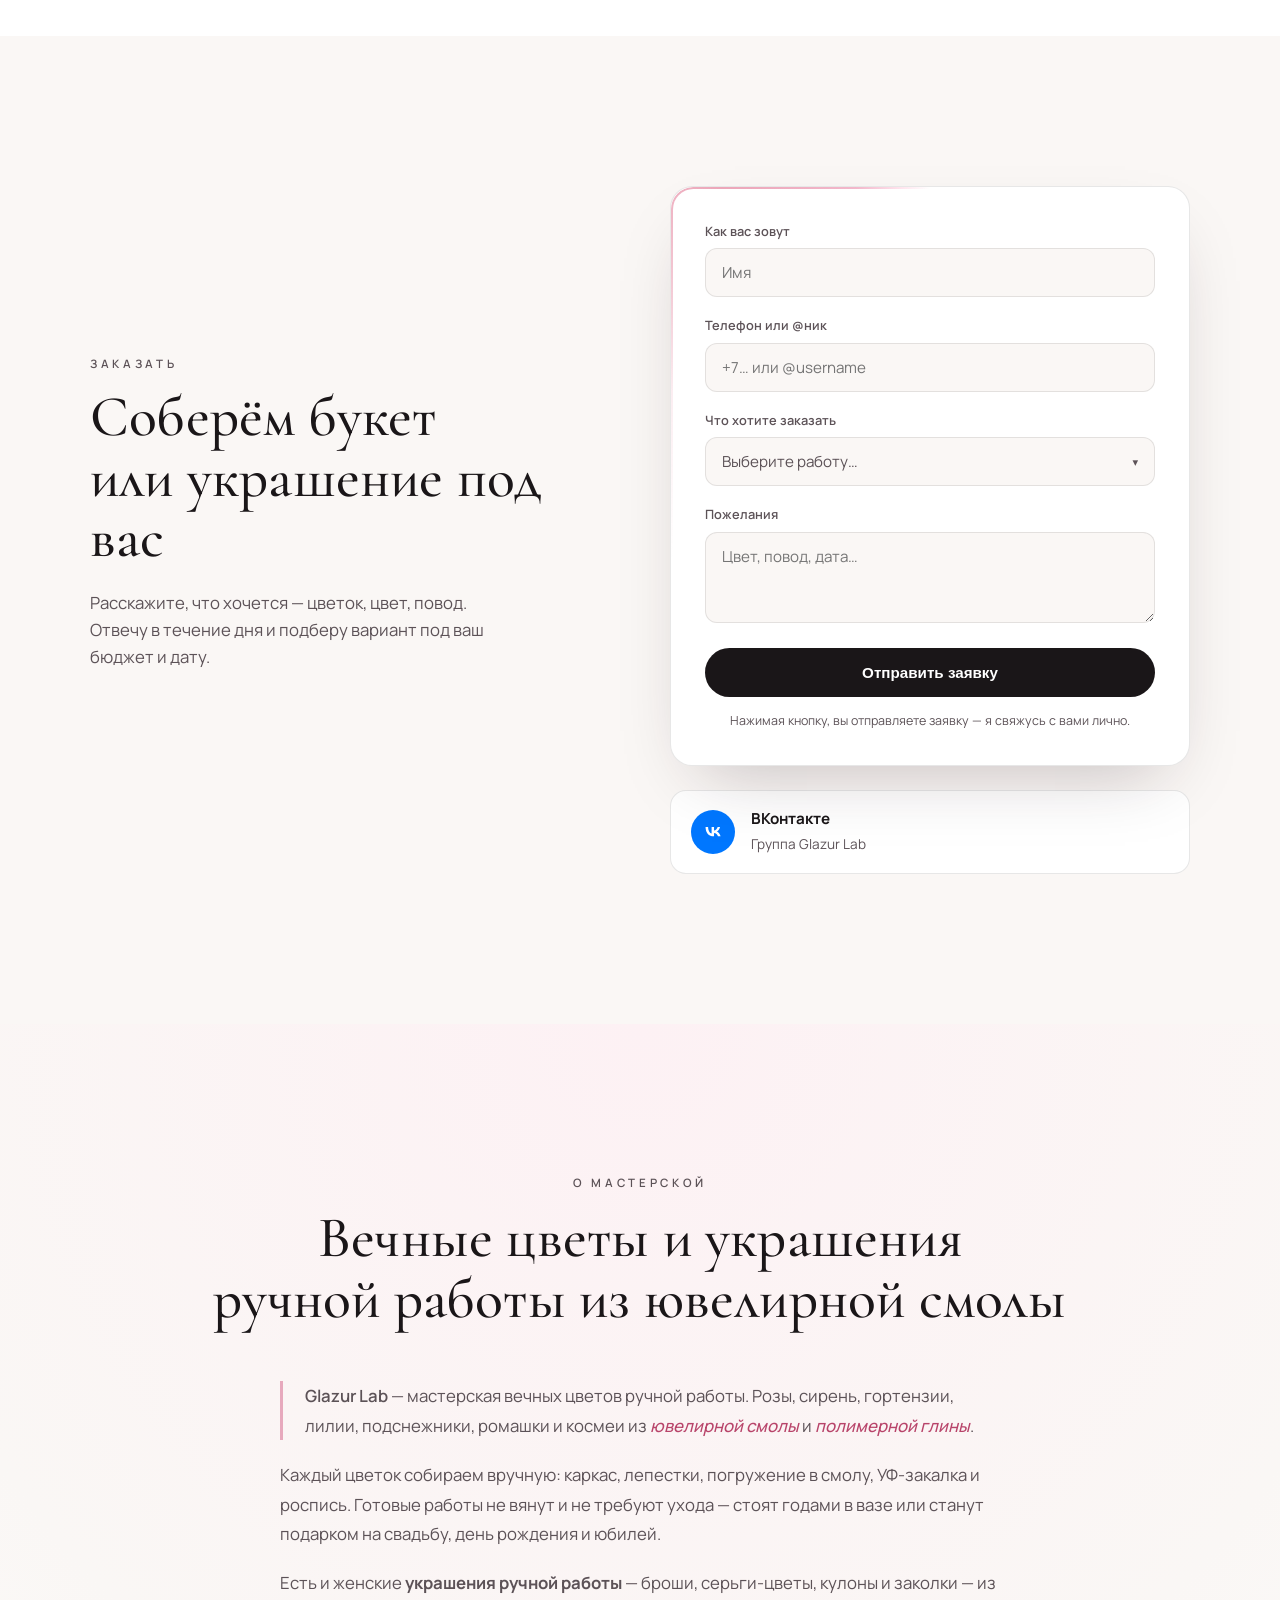
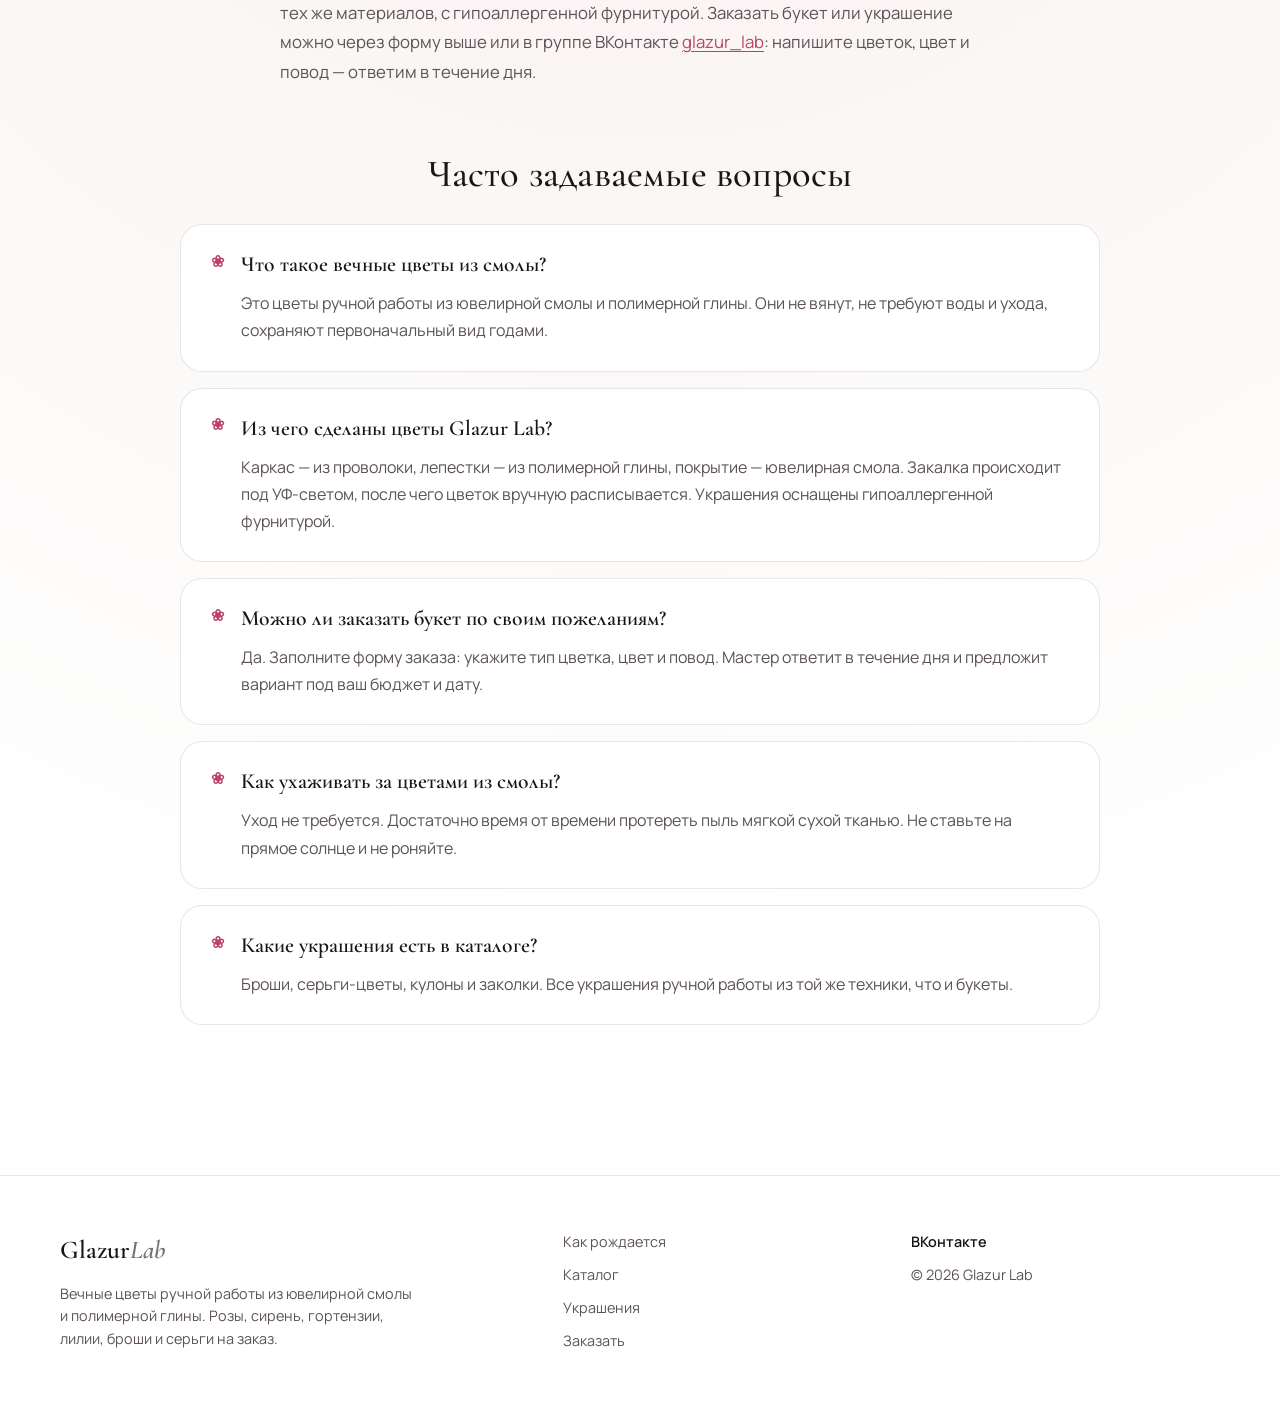
==== commit fb6450d9: "feat: добавлен блок SEO-текста с FAQ и обновлена документация Блок «О мастерской + FAQ» перенесён по" ====
--- a/index.html
+++ b/index.html
@@ -441,66 +441,6 @@
     </div>
   </section>
 
-  <!-- SEO / FAQ text block for AI agents and search engines -->
-  <section class="seo-text" id="seo-text" aria-label="О мастерской Glazur Lab">
-    <div class="seo-text__inner reveal">
-      <h2 class="section__title">Вечные цветы и украшения ручной работы из ювелирной смолы</h2>
-      <p>
-        <strong>Glazur Lab</strong> — мастерская вечных цветов ручной работы. Мы создаём розы, сирень,
-        гортензии, лилии, подснежники, ромашки и космеи из <em>ювелирной смолы</em> и
-        <em>полимерной глины</em>. Каждый цветок собирается вручную: проволочный каркас,
-        лепестки, погружение в смолу, УФ-закалка и роспись. Готовые работы не вянут, не требуют
-        воды и ухода — их можно оставить на годы в вазе или подарить на свадьбу, день рождения,
-        юбилей или другой важный день.
-      </p>
-      <p>
-        В каталоге также женские <strong>украшения ручной работы</strong>: броши, серьги-цветы,
-        кулоны и заколки. Украшения делаются из тех же материалов и с той же техникой, что и букеты.
-        Фурнитура гипоаллергенная — подходит для чувствительной кожи.
-      </p>
-      <p>
-        Заказать букет или украшение можно через форму на сайте или в группе ВКонтакте
-        <a href="https://vk.com/glazur_lab" target="_blank" rel="noopener">glazur_lab</a>.
-        Укажите, какой цветок хотите, его цвет и повод — мы подберём вариант под ваш бюджет и дату
-        и ответим в течение дня.
-      </p>
-
-      <h3>Часто задаваемые вопросы</h3>
-      <dl class="seo-text__faq">
-        <dt>Что такое вечные цветы из смолы?</dt>
-        <dd>
-          Это цветы ручной работы из ювелирной смолы и полимерной глины. Они не вянут, не требуют
-          воды и ухода, сохраняют первоначальный вид годами.
-        </dd>
-
-        <dt>Из чего сделаны цветы Glazur Lab?</dt>
-        <dd>
-          Каркас — из проволоки, лепестки — из полимерной глины, покрытие — ювелирная смола.
-          Закалка происходит под УФ-светом, после чего цветок вручную расписывается. Украшения
-          оснащены гипоаллергенной фурнитурой.
-        </dd>
-
-        <dt>Можно ли заказать букет по своим пожеланиям?</dt>
-        <dd>
-          Да. Заполните форму заказа: укажите тип цветка, цвет и повод. Мастер ответит в течение дня
-          и предложит вариант под ваш бюджет и дату.
-        </dd>
-
-        <dt>Как ухаживать за цветами из смолы?</dt>
-        <dd>
-          Уход не требуется. Достаточно время от времени протереть пыль мягкой сухой тканью.
-          Не ставьте на прямое солнце и не роняйте.
-        </dd>
-
-        <dt>Какие украшения есть в каталоге?</dt>
-        <dd>
-          Броши, серьги-цветы, кулоны и заколки. Все украшения ручной работы из той же техники,
-          что и букеты.
-        </dd>
-      </dl>
-    </div>
-  </section>
-
   <!-- 6. ORDER + CONTACTS -->
   <section class="order" id="order">
     <div class="order__inner">
@@ -559,6 +499,80 @@
     </div>
   </section>
 
+  <!-- SEO / FAQ text block for AI agents and search engines -->
+  <section class="seo-text" id="seo-text" aria-label="О мастерской Glazur Lab">
+    <div class="seo-text__inner">
+      <div class="seo-text__head reveal">
+        <p class="section__eyebrow">О мастерской</p>
+        <h2 class="section__title">Вечные цветы и украшения<br />ручной работы из ювелирной смолы</h2>
+      </div>
+
+      <div class="seo-text__body">
+        <p class="seo-text__lead reveal">
+          <strong>Glazur Lab</strong> — мастерская вечных цветов ручной работы. Розы, сирень,
+          гортензии, лилии, подснежники, ромашки и космеи из <em>ювелирной смолы</em> и
+          <em>полимерной глины</em>.
+        </p>
+        <p class="reveal">
+          Каждый цветок собираем вручную: каркас, лепестки, погружение в смолу, УФ-закалка и роспись.
+          Готовые работы не вянут и не требуют ухода — стоят годами в вазе или станут подарком
+          на свадьбу, день рождения и юбилей.
+        </p>
+        <p class="reveal">
+          Есть и женские <strong>украшения ручной работы</strong> — броши, серьги-цветы, кулоны
+          и заколки — из тех же материалов, с гипоаллергенной фурнитурой. Заказать букет или украшение
+          можно через форму выше или в группе ВКонтакте
+          <a href="https://vk.com/glazur_lab" target="_blank" rel="noopener">glazur_lab</a>:
+          напишите цветок, цвет и повод — ответим в течение дня.
+        </p>
+      </div>
+
+      <h3 class="seo-text__faq-title reveal">Часто задаваемые вопросы</h3>
+      <dl class="seo-text__faq">
+        <div class="faq-item reveal">
+          <dt>Что такое вечные цветы из смолы?</dt>
+          <dd>
+            Это цветы ручной работы из ювелирной смолы и полимерной глины. Они не вянут, не требуют
+            воды и ухода, сохраняют первоначальный вид годами.
+          </dd>
+        </div>
+
+        <div class="faq-item reveal">
+          <dt>Из чего сделаны цветы Glazur Lab?</dt>
+          <dd>
+            Каркас — из проволоки, лепестки — из полимерной глины, покрытие — ювелирная смола.
+            Закалка происходит под УФ-светом, после чего цветок вручную расписывается. Украшения
+            оснащены гипоаллергенной фурнитурой.
+          </dd>
+        </div>
+
+        <div class="faq-item reveal">
+          <dt>Можно ли заказать букет по своим пожеланиям?</dt>
+          <dd>
+            Да. Заполните форму заказа: укажите тип цветка, цвет и повод. Мастер ответит в течение дня
+            и предложит вариант под ваш бюджет и дату.
+          </dd>
+        </div>
+
+        <div class="faq-item reveal">
+          <dt>Как ухаживать за цветами из смолы?</dt>
+          <dd>
+            Уход не требуется. Достаточно время от времени протереть пыль мягкой сухой тканью.
+            Не ставьте на прямое солнце и не роняйте.
+          </dd>
+        </div>
+
+        <div class="faq-item reveal">
+          <dt>Какие украшения есть в каталоге?</dt>
+          <dd>
+            Броши, серьги-цветы, кулоны и заколки. Все украшения ручной работы из той же техники,
+            что и букеты.
+          </dd>
+        </div>
+      </dl>
+    </div>
+  </section>
+
   </main>
 
   <footer class="footer">
--- a/styles.css
+++ b/styles.css
@@ -118,16 +118,54 @@
 }
 
 /* ---------- SEO text block ---------- */
-.seo-text{padding:clamp(80px,12vw,150px) clamp(20px,5vw,60px);background:#fff}
-.seo-text__inner{max-width:760px;margin:0 auto}
-.seo-text h2{margin-bottom:28px;text-align:center}
-.seo-text h3{margin-top:48px;margin-bottom:22px;font-family:'Cormorant Garamond',serif;font-size:1.8rem}
-.seo-text p{margin-bottom:18px;color:var(--ink-soft);font-size:1.02rem;line-height:1.7}
-.seo-text a{color:#b8446a;text-decoration:underline}
-.seo-text__faq{display:grid;gap:18px}
-.seo-text__faq dt{font-weight:600;color:var(--ink);font-size:1.05rem}
-.seo-text__faq dd{color:var(--ink-soft);line-height:1.65;padding-left:0}
-.seo-text__faq dd + dt{margin-top:8px}
+.seo-text{
+  padding:clamp(80px,12vw,150px) clamp(20px,5vw,60px);
+  background:radial-gradient(120% 90% at 50% 0%,#fdf1f4 0%,var(--cream) 50%,#fff 100%);
+}
+.seo-text__inner{max-width:920px;margin:0 auto}
+
+.seo-text__head{text-align:center;margin-bottom:52px}
+.seo-text__head .section__eyebrow{margin-bottom:16px}
+
+.seo-text__body{max-width:720px;margin:0 auto}
+.seo-text__body p{margin-bottom:20px;color:var(--ink-soft);font-size:1.05rem;line-height:1.75}
+.seo-text__body p:last-child{margin-bottom:0}
+.seo-text__lead{
+  font-size:1.28rem;line-height:1.6;color:var(--ink);
+  padding-left:22px;border-left:3px solid #e7a9bd;
+}
+.seo-text__lead strong{font-weight:600}
+.seo-text em{font-style:italic;color:#b8446a;font-weight:500}
+.seo-text a{color:#b8446a;text-decoration:underline;text-underline-offset:3px}
+.seo-text a:hover{text-decoration-thickness:2px}
+
+.seo-text__faq-title{
+  margin:68px 0 30px;text-align:center;
+  font-family:'Cormorant Garamond',serif;font-size:clamp(1.8rem,3.5vw,2.4rem);font-weight:500;
+}
+.seo-text__faq{display:grid;gap:16px}
+.faq-item{
+  background:var(--paper);border:1px solid var(--line);border-radius:var(--radius);
+  padding:26px 30px;
+  transition:transform .5s var(--ease),box-shadow .5s var(--ease),border-color .5s var(--ease);
+}
+.faq-item:hover{transform:translateY(-4px);box-shadow:var(--shadow);border-color:transparent}
+.faq-item dt{
+  position:relative;padding-left:30px;
+  font-family:'Cormorant Garamond',serif;font-weight:600;
+  color:var(--ink);font-size:1.35rem;line-height:1.25;margin-bottom:12px;
+}
+.faq-item dt::before{
+  content:"❀";position:absolute;left:0;top:.05em;
+  color:#b8446a;font-size:1rem;
+}
+.faq-item dd{color:var(--ink-soft);line-height:1.7;font-size:1rem;padding-left:30px}
+
+@media(max-width:600px){
+  .faq-item{padding:22px 22px}
+  .faq-item dt{padding-left:26px;font-size:1.2rem}
+  .faq-item dd{padding-left:26px}
+}
 
 /* ---------- birth ---------- */
 .birth{
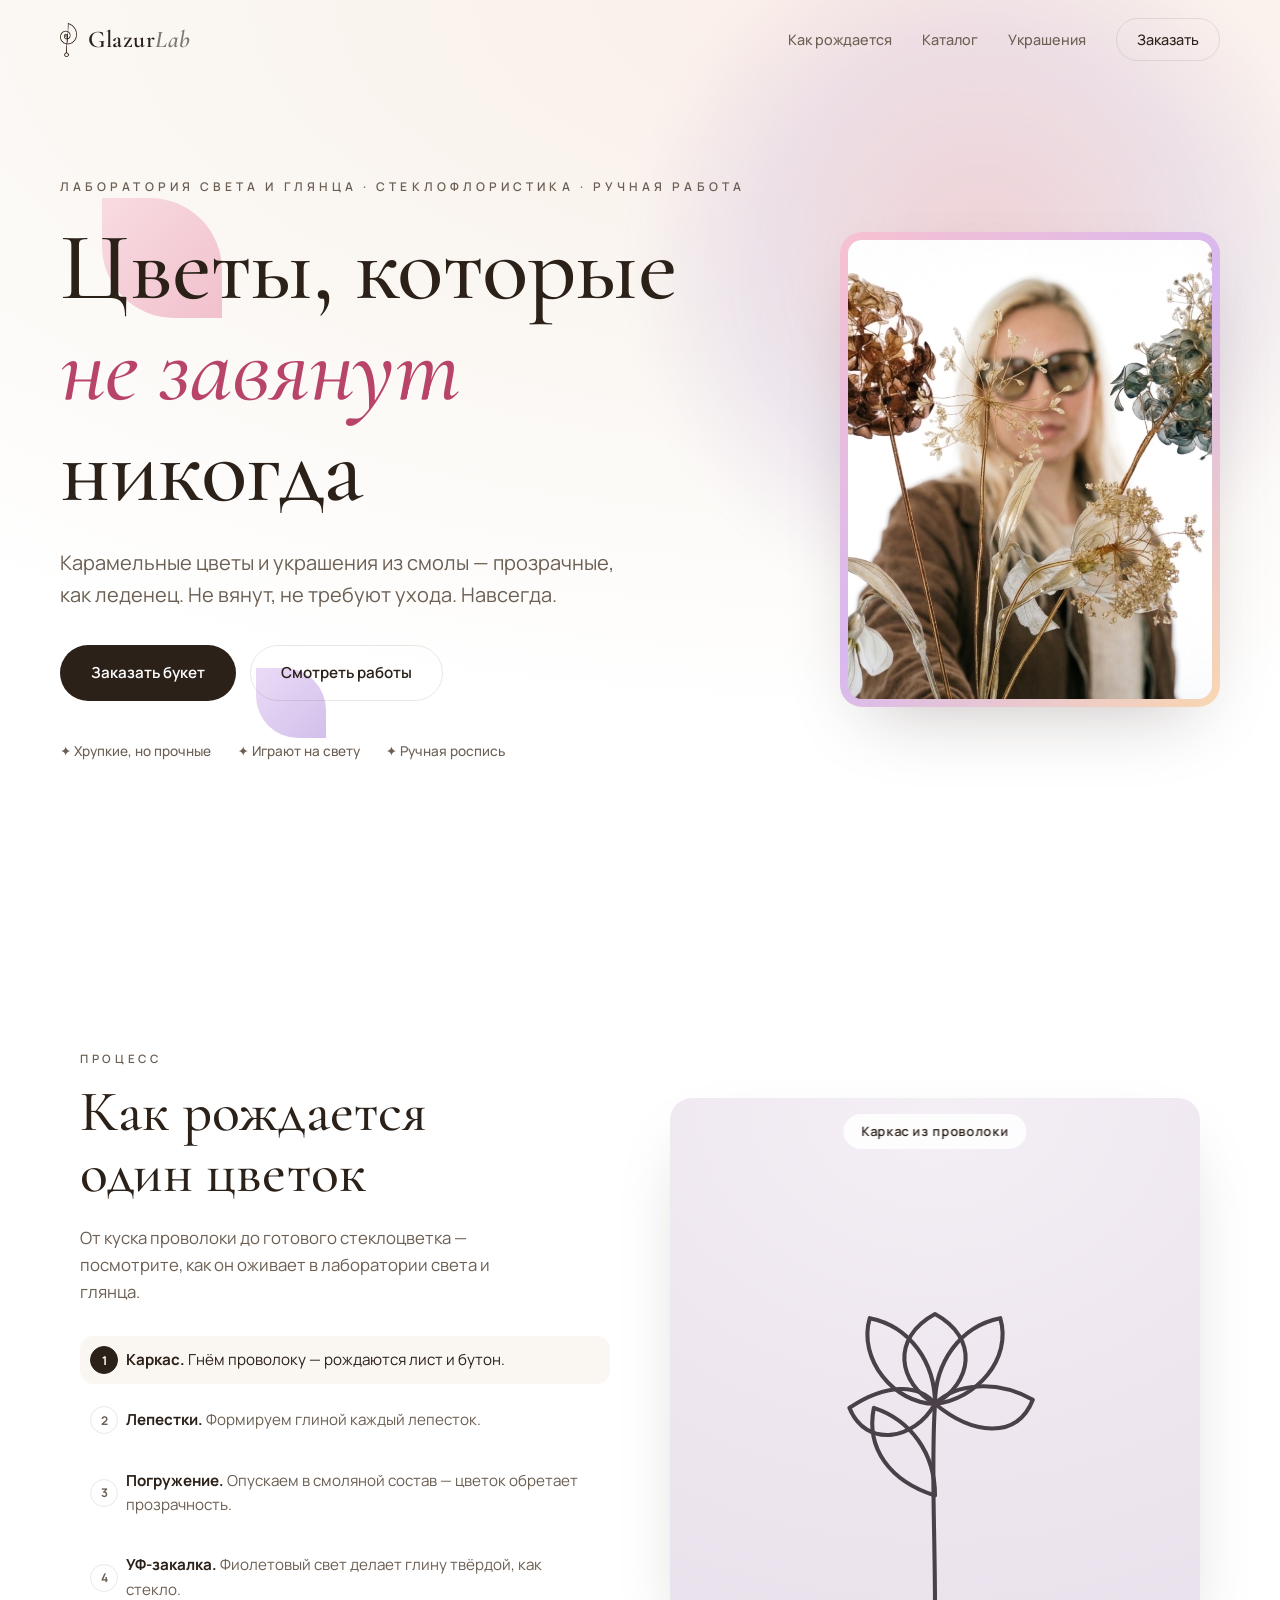
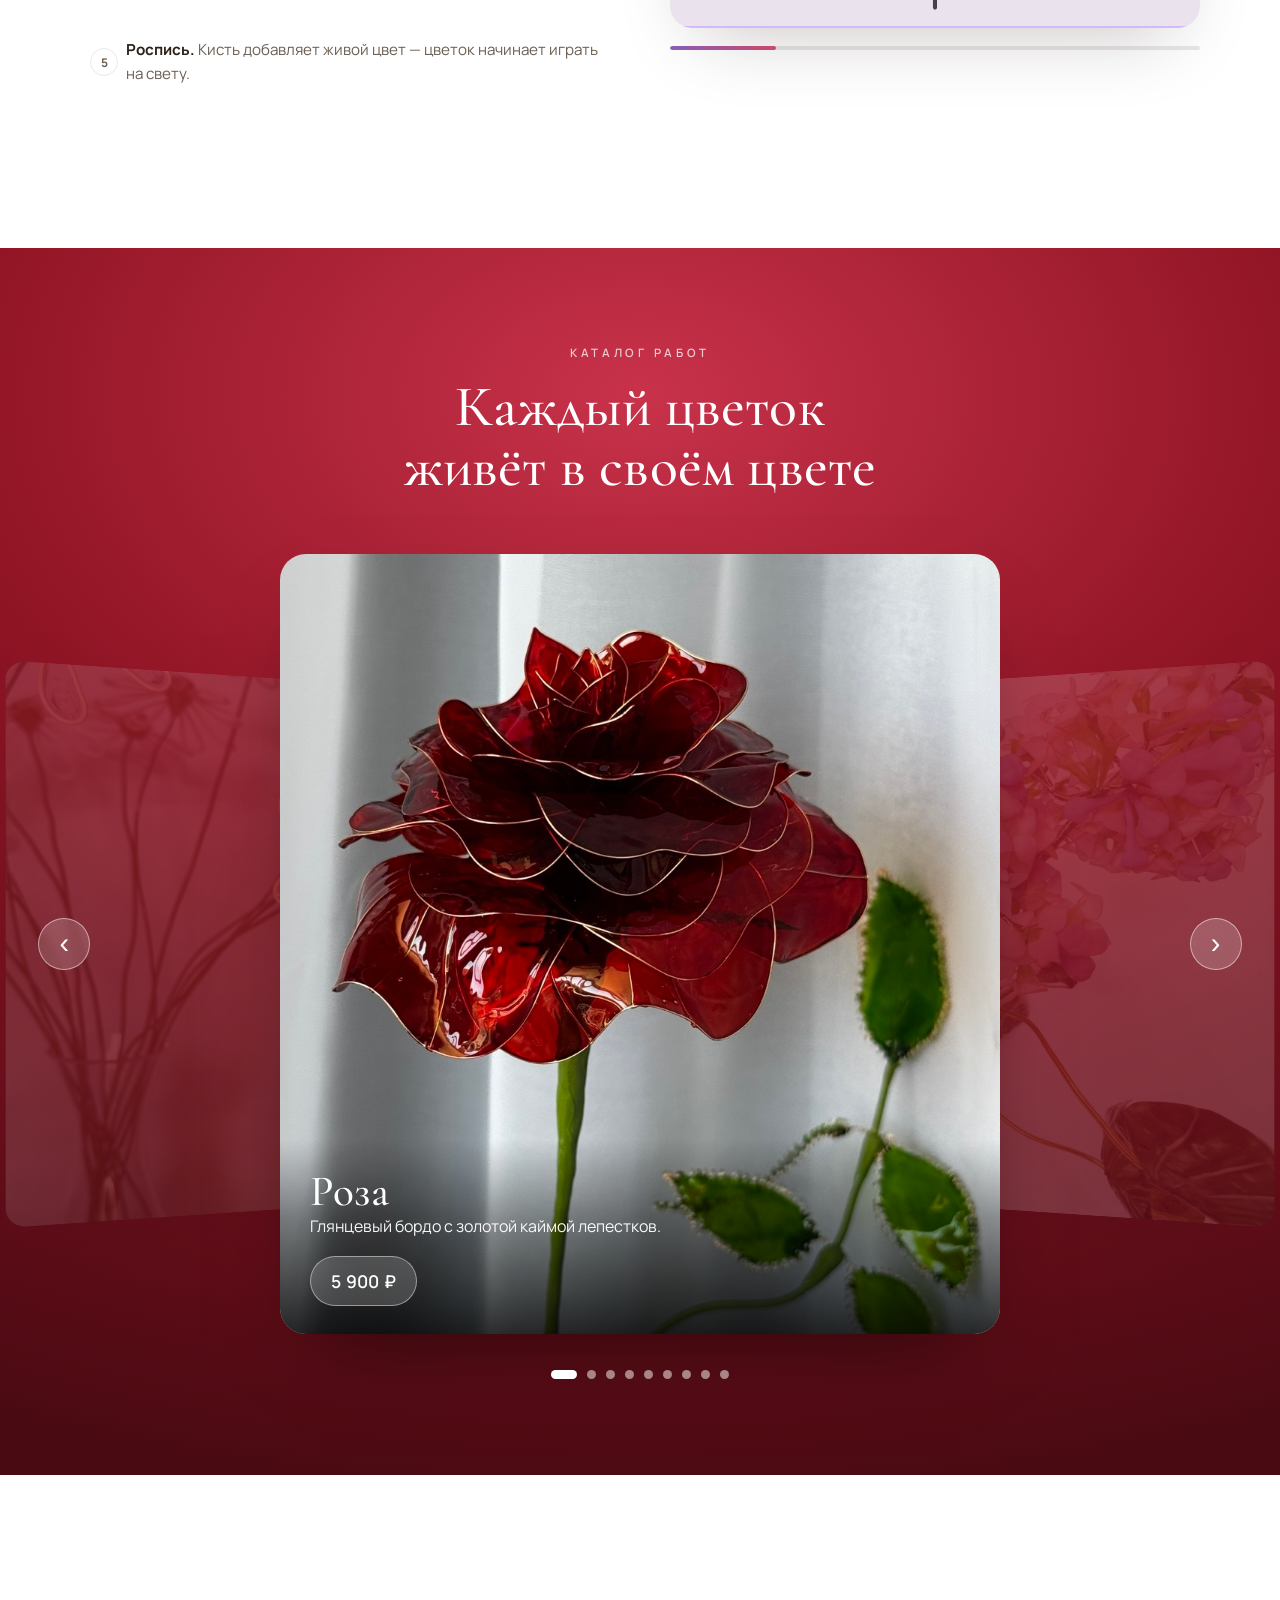
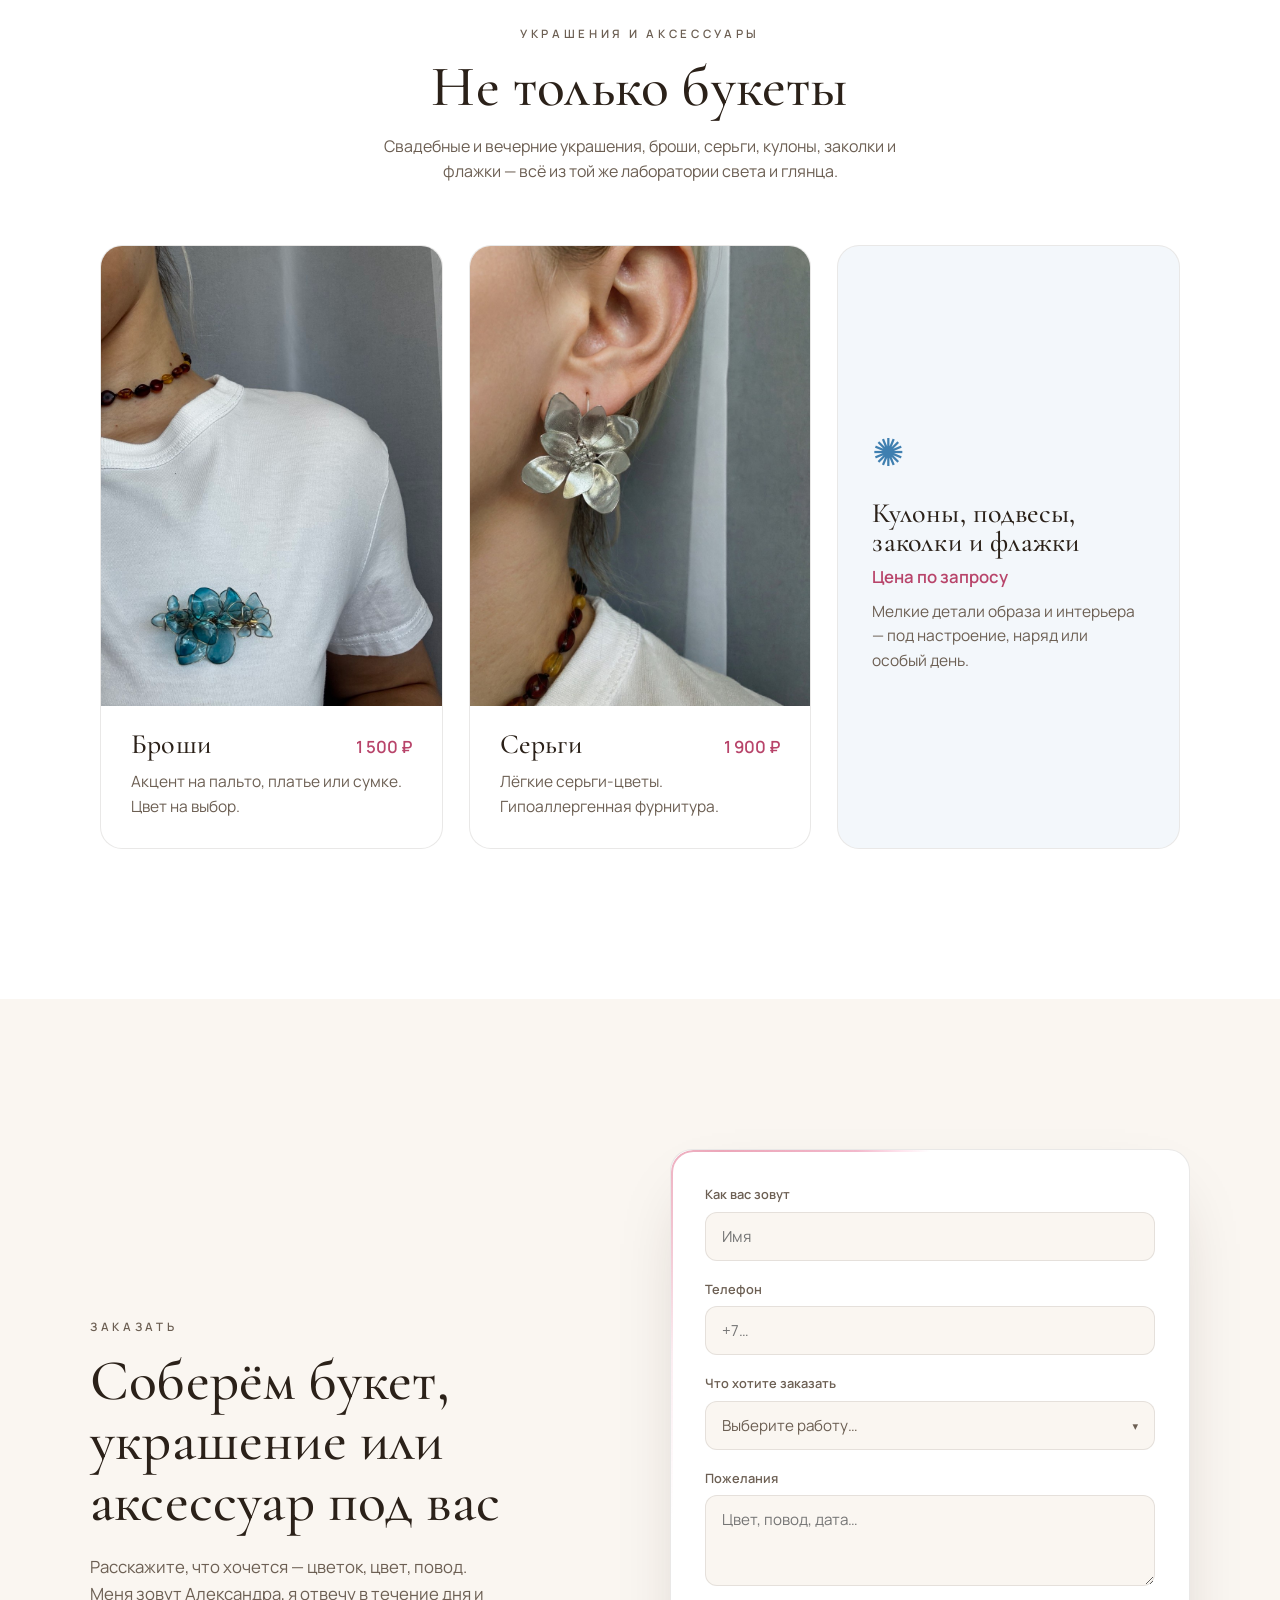
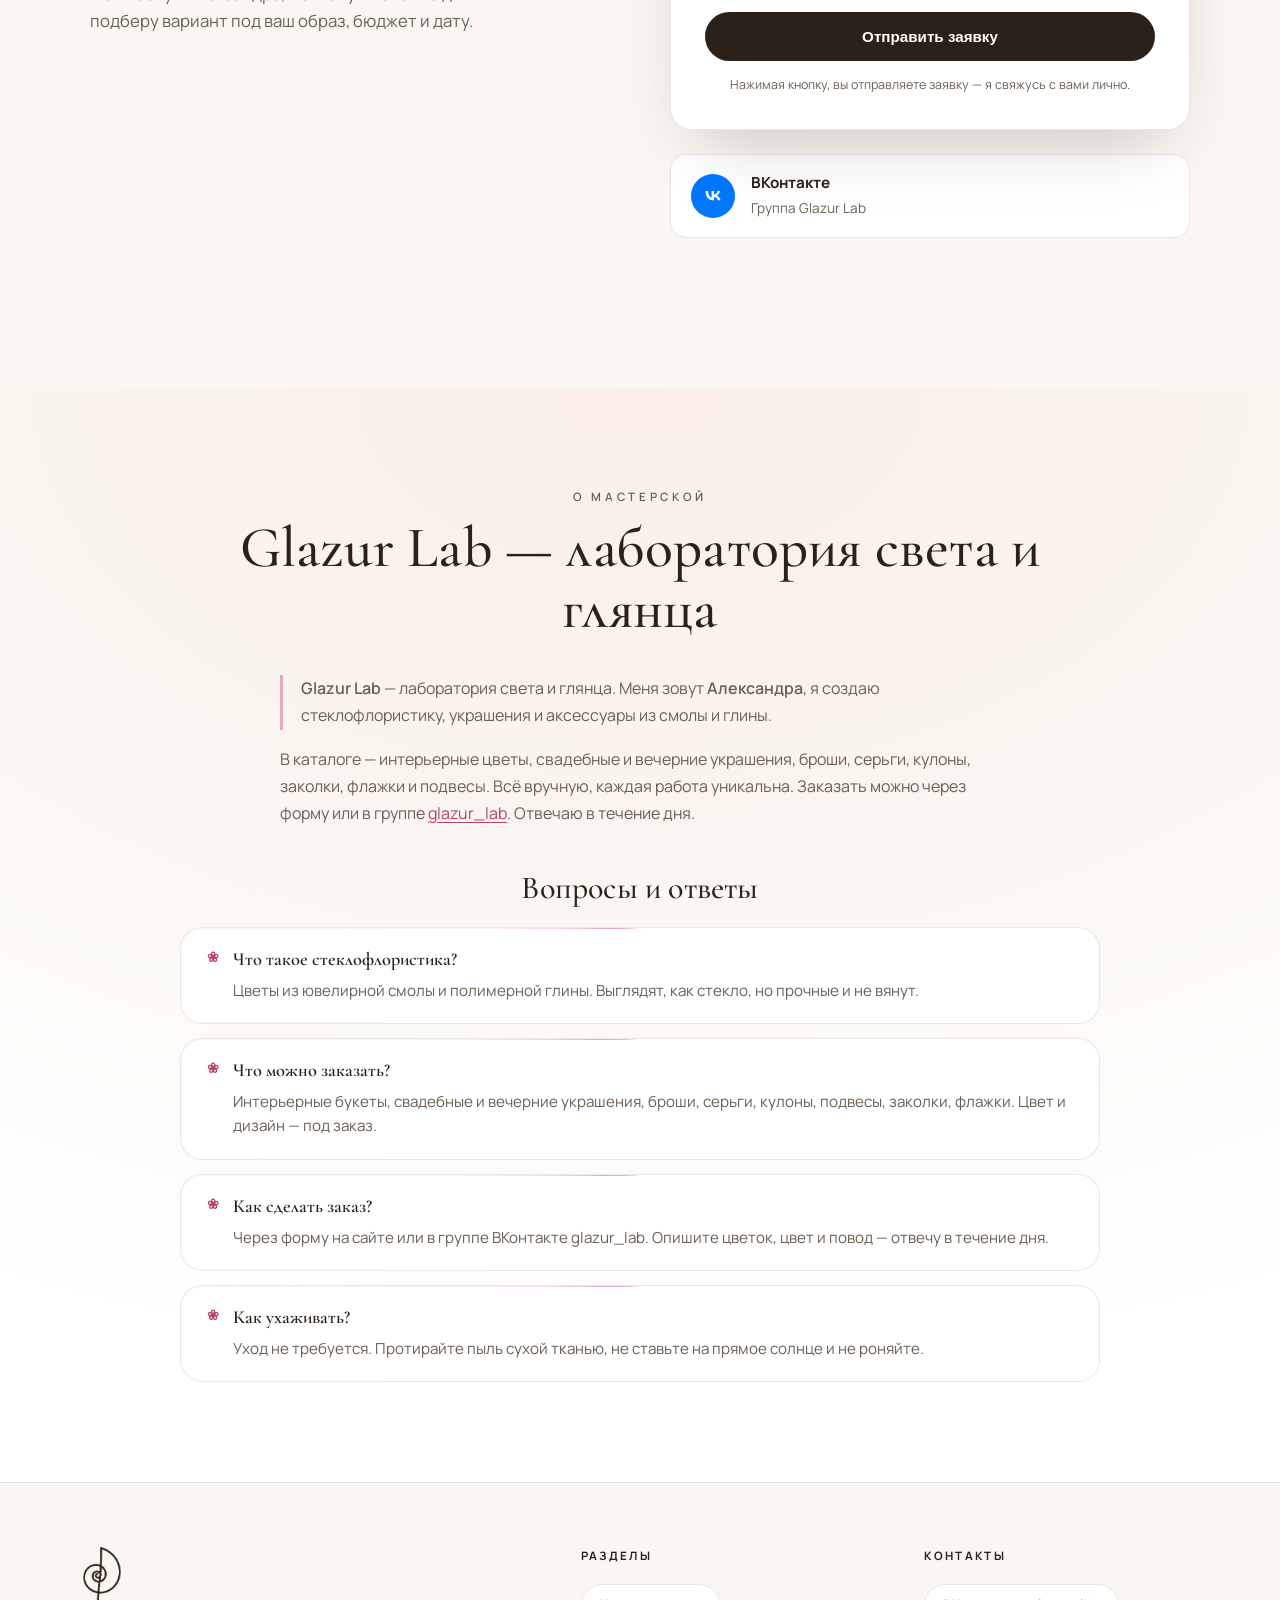
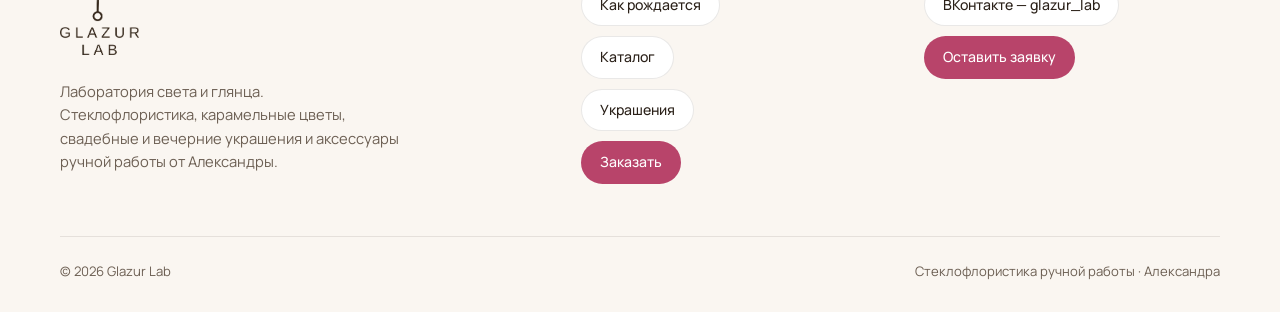
==== commit bcc538b7: "refactor: обновление контента и метаданных для ребрендинга - Позиционирование изменено на «лаборатор" ====
--- a/index.html
+++ b/index.html
@@ -3,33 +3,35 @@
 <head>
   <meta charset="UTF-8" />
   <meta name="viewport" content="width=device-width, initial-scale=1.0" />
-  <title>Glazur Lab — вечные цветы ручной работы из смолы</title>
-  <meta name="description" content="Купить вечные цветы и украшения ручной работы из ювелирной смолы и полимерной глины в мастерской Glazur Lab. Розы, сирень, гортензии, лилии, подснежники, ромашки, броши и серьги на заказ. Не вянут, не требуют ухода, идеальный подарок." />
-  <meta name="keywords" content="вечные цветы ручной работы, цветы из смолы, украшения из ювелирной смолы, розы из смолы, сирень из смолы, гортензии из смолы, броши ручной работы, серьги цветы, цветы на заказ, подарок на свадьбу" />
+  <title>Glazur Lab — лаборатория света и глянца | стеклофлористика и украшения</title>
+  <meta name="description" content="Glazur Lab — мастерская Александры. Стеклофлористика: карамельные цветы, интерьерные букеты, свадебные и вечерние украшения, броши, заколки, подвесы и флажки из смолы и глины. Каждая работа — как леденец: прозрачная, яркая, сделанная с душой." />
+  <meta name="keywords" content="Glazur Lab, лаборатория света и глянца, стеклофлористика, карамельные цветы, интерьерные цветы, свадебные украшения, вечерние украшения, букет невесты, брошь ручной работы, заколки из смолы, подвесы из смолы, флажки из смолы, украшения на заказ, Александра мастерская" />
   <meta name="robots" content="index, follow, max-image-preview:large" />
   <link rel="canonical" href="https://glazur-lab.ru/" />
   <link rel="alternate" hreflang="ru-ru" href="https://glazur-lab.ru/" />
-  <meta name="theme-color" content="#b8446a" />
-  <link rel="icon" type="image/svg+xml" href="icons/favicon.svg" />
+  <meta name="theme-color" content="#fbefe9" />
+  <link rel="icon" type="image/png" sizes="32x32" href="icons/favicon-32.png" />
+  <link rel="icon" type="image/png" sizes="48x48" href="icons/favicon-48.png" />
+  <link rel="apple-touch-icon" href="icons/apple-touch-icon.png" />
 
   <!-- Yandex verification placeholder: replace content with real code -->
-  <meta name="yandex-verification" content="ВАШ_КОД_ЯНДЕКС" />
+  <meta name="yandex-verification" content="787dac6b9cff1782" />
 
   <!-- Open Graph -->
   <meta property="og:type" content="website" />
   <meta property="og:site_name" content="Glazur Lab" />
   <meta property="og:locale" content="ru_RU" />
   <meta property="og:url" content="https://glazur-lab.ru/" />
-  <meta property="og:title" content="Glazur Lab — вечные цветы ручной работы из смолы" />
-  <meta property="og:description" content="Купить вечные цветы и украшения ручной работы из ювелирной смолы. Розы, сирень, гортензии, броши и серьги на заказ — не вянут и не требуют ухода." />
+  <meta property="og:title" content="Glazur Lab — лаборатория света и глянца" />
+  <meta property="og:description" content="Стеклофлористика, карамельные цветы, интерьерные букеты, свадебные и вечерние украшения, броши, заколки, подвесы и флажки из смолы и глины. Ручная работа Александры." />
   <meta property="og:image" content="https://glazur-lab.ru/images/красная%20роза.jpg" />
   <meta property="og:image:alt" content="Красная роза ручной работы из ювелирной смолы" />
   <meta property="og:image:type" content="image/jpeg" />
 
   <!-- Twitter Card -->
   <meta name="twitter:card" content="summary_large_image" />
-  <meta name="twitter:title" content="Glazur Lab — вечные цветы ручной работы из смолы" />
-  <meta name="twitter:description" content="Купить вечные цветы и украшения ручной работы из ювелирной смолы. Розы, сирень, гортензии, броши и серьги на заказ." />
+  <meta name="twitter:title" content="Glazur Lab — лаборатория света и глянца" />
+  <meta name="twitter:description" content="Стеклофлористика, карамельные цветы, интерьерные букеты, свадебные и вечерние украшения, броши, заколки, подвесы и флажки из смолы и глины." />
   <meta name="twitter:image" content="https://glazur-lab.ru/images/красная%20роза.jpg" />
   <meta name="twitter:image:alt" content="Красная роза ручной работы из ювелирной смолы" />
 
@@ -47,8 +49,8 @@
         "@type": "WebPage",
         "@id": "https://glazur-lab.ru/#webpage",
         "url": "https://glazur-lab.ru/",
-        "name": "Glazur Lab — вечные цветы ручной работы из смолы",
-        "description": "Купить вечные цветы и украшения ручной работы из ювелирной смолы и полимерной глины. Розы, сирень, гортензии, лилии, броши и серьги на заказ.",
+        "name": "Glazur Lab — лаборатория света и глянца",
+        "description": "Мастерская Александры. Стеклофлористика: карамельные цветы, интерьерные букеты, свадебные и вечерние украшения, броши, заколки, подвесы и флажки из смолы и глины.",
         "inLanguage": "ru-RU",
         "isPartOf": { "@id": "https://glazur-lab.ru/#website" }
       },
@@ -71,12 +73,12 @@
         "url": "https://glazur-lab.ru/",
         "logo": {
           "@type": "ImageObject",
-          "url": "https://glazur-lab.ru/icons/favicon.svg",
+          "url": "https://glazur-lab.ru/icons/logo-512.png",
           "width": 512,
           "height": 512
         },
         "sameAs": ["https://vk.com/glazur_lab"],
-        "description": "Мастерская вечных цветов ручной работы из ювелирной смолы и полимерной глины.",
+        "description": "Мастерская стеклофлористики Glazur Lab. Автор — Александра. Лаборатория света и глянца: вечные интерьерные цветы, свадебные и вечерние украшения, броши, серьги, карамельные флажки и подвесы ручной работы из смолы и глины.",
         "contactPoint": {
           "@type": "ContactPoint",
           "contactType": "sales",
@@ -92,14 +94,14 @@
       },
       {
         "@type": "HowTo",
-        "name": "Как рождается цветок ручной работы из смолы",
-        "description": "Пятиступенчатый процесс создания вечного цветка в мастерской Glazur Lab.",
+        "name": "Как рождается стеклоцветок в лаборатории света и глянца",
+        "description": "Пятиступенчатый процесс стеклофлористики в мастерской Glazur Lab. Рождаются карамельные цветы, которые выглядят хрупкими, но остаются прочными.",
         "step": [
           { "@type": "HowToStep", "position": 1, "name": "Каркас", "text": "Гнём проволоку — рождаются лист и бутон." },
           { "@type": "HowToStep", "position": 2, "name": "Лепестки", "text": "Формируем глиной каждый лепесток." },
-          { "@type": "HowToStep", "position": 3, "name": "Погружение", "text": "Опускаем в состав для прочности." },
-          { "@type": "HowToStep", "position": 4, "name": "УФ-закалка", "text": "Фиолетовый свет делает глину твёрдой." },
-          { "@type": "HowToStep", "position": 5, "name": "Роспись", "text": "Кисть добавляет живой цвет." }
+          { "@type": "HowToStep", "position": 3, "name": "Погружение", "text": "Опускаем в смоляной состав, чтобы цветок обрёл прозрачность и прочность." },
+          { "@type": "HowToStep", "position": 4, "name": "УФ-закалка", "text": "Фиолетовый свет делает глину твёрдой, как стекло." },
+          { "@type": "HowToStep", "position": 5, "name": "Роспись", "text": "Кисть добавляет живой цвет — цветок начинает играть на свету." }
         ]
       },
       {
@@ -107,28 +109,23 @@
         "mainEntity": [
           {
             "@type": "Question",
-            "name": "Что такое вечные цветы из смолы?",
-            "acceptedAnswer": { "@type": "Answer", "text": "Вечные цветы — это цветы ручной работы из ювелирной смолы и полимерной глины. Они не вянут, не требуют воды и ухода, сохраняют вид годами." }
+            "name": "Что такое стеклофлористика?",
+            "acceptedAnswer": { "@type": "Answer", "text": "Цветы из ювелирной смолы и полимерной глины. Выглядят, как стекло, но прочные и не вянут." }
           },
           {
             "@type": "Question",
-            "name": "Из чего сделаны цветы Glazur Lab?",
-            "acceptedAnswer": { "@type": "Answer", "text": "Каркас из проволоки, лепестки из полимерной глины, покрытие ювелирной смолой, закалка УФ-светом и ручная роспись. Украшения оснащены гипоаллергенной фурнитурой." }
+            "name": "Что можно заказать?",
+            "acceptedAnswer": { "@type": "Answer", "text": "Интерьерные букеты, свадебные и вечерние украшения, броши, серьги, кулоны, подвесы, заколки, флажки. Цвет и дизайн — под заказ." }
           },
           {
             "@type": "Question",
-            "name": "Можно ли заказать букет по своим пожеланиям?",
-            "acceptedAnswer": { "@type": "Answer", "text": "Да. В форме заказа укажите тип цветка, цвет и повод — мастер подберёт вариант под бюджет и дату, и ответит в течение дня." }
+            "name": "Как сделать заказ?",
+            "acceptedAnswer": { "@type": "Answer", "text": "Через форму на сайте или в группе ВКонтакте glazur_lab. Опишите цветок, цвет и повод — отвечу в течение дня." }
           },
           {
             "@type": "Question",
-            "name": "Как ухаживать за цветами из смолы?",
-            "acceptedAnswer": { "@type": "Answer", "text": "Уход не требуется. Достаточно протереть пыль мягкой сухой тканью. Не ставить на прямое солнце и не ронять." }
-          },
-          {
-            "@type": "Question",
-            "name": "Какие украшения есть в каталоге?",
-            "acceptedAnswer": { "@type": "Answer", "text": "Броши, серьги-цветы, кулоны и заколки. Все украшения ручной работы из той же техники, что и букеты." }
+            "name": "Как ухаживать?",
+            "acceptedAnswer": { "@type": "Answer", "text": "Уход не требуется. Протирайте пыль сухой тканью, не ставьте на прямое солнце и не роняйте." }
           }
         ]
       },
@@ -140,12 +137,12 @@
             "position": 1,
             "item": {
               "@type": "Product",
-              "name": "Красная роза",
+              "name": "Роза",
               "description": "Глянцевый бордо с золотой каймой лепестков.",
               "image": "https://glazur-lab.ru/images/красная%20роза.jpg",
               "brand": { "@type": "Brand", "name": "Glazur Lab" },
               "material": "ювелирная смола, полимерная глина, проволока",
-              "offers": { "@type": "Offer", "availability": "https://schema.org/InStock", "priceCurrency": "RUB", "price": "0", "priceValidUntil": "2027-07-22" }
+              "offers": { "@type": "Offer", "availability": "https://schema.org/InStock", "priceCurrency": "RUB", "price": "5900", "priceValidUntil": "2027-07-22" }
             }
           },
           {
@@ -166,12 +163,12 @@
             "position": 3,
             "item": {
               "@type": "Product",
-              "name": "Голубая гортензия",
+              "name": "Гортензия метельчатая",
               "description": "Дымчатое стекло и золотая проволока.",
               "image": "https://glazur-lab.ru/images/голыбая%20гортензия%20метельчатая.jpg",
               "brand": { "@type": "Brand", "name": "Glazur Lab" },
               "material": "ювелирная смола, полимерная глина, проволока",
-              "offers": { "@type": "Offer", "availability": "https://schema.org/InStock", "priceCurrency": "RUB", "price": "0", "priceValidUntil": "2027-07-22" }
+              "offers": { "@type": "Offer", "availability": "https://schema.org/InStock", "priceCurrency": "RUB", "price": "3900", "priceValidUntil": "2027-07-22" }
             }
           },
           {
@@ -179,25 +176,103 @@
             "position": 4,
             "item": {
               "@type": "Product",
-              "name": "Брошь из гортензии",
-              "description": "Голубая брошь ручной работы из соцветий гортензии.",
+              "name": "Гортензия крупнолистная",
+              "description": "Малиновые соцветия с золотыми листьями.",
+              "image": "https://glazur-lab.ru/images/букет%20из%20метельчатой%20гортензии%20и%20кропнолистной%20цвет%20розовый%20и%20голубой.jpg",
+              "brand": { "@type": "Brand", "name": "Glazur Lab" },
+              "material": "ювелирная смола, полимерная глина, проволока",
+              "offers": { "@type": "Offer", "availability": "https://schema.org/InStock", "priceCurrency": "RUB", "price": "4900", "priceValidUntil": "2027-07-22" }
+            }
+          },
+          {
+            "@type": "ListItem",
+            "position": 5,
+            "item": {
+              "@type": "Product",
+              "name": "Космея",
+              "description": "Алые и кремовые с золотой сердцевиной.",
+              "image": "https://glazur-lab.ru/images/красные%20и%20белые%20космеи%20с%20золотистой%20проволкой%20и%20сердцевиной.jpg",
+              "brand": { "@type": "Brand", "name": "Glazur Lab" },
+              "material": "ювелирная смола, полимерная глина, проволока",
+              "offers": { "@type": "Offer", "availability": "https://schema.org/InStock", "priceCurrency": "RUB", "price": "8000", "priceValidUntil": "2027-07-22" }
+            }
+          },
+          {
+            "@type": "ListItem",
+            "position": 6,
+            "item": {
+              "@type": "Product",
+              "name": "Лилия",
+              "description": "Прозрачные лепестки с янтарными тычинками.",
+              "image": "https://glazur-lab.ru/images/белая%20лилия.jpg",
+              "brand": { "@type": "Brand", "name": "Glazur Lab" },
+              "material": "ювелирная смола, полимерная глина, проволока",
+              "offers": { "@type": "Offer", "availability": "https://schema.org/InStock", "priceCurrency": "RUB", "price": "1900", "priceValidUntil": "2027-07-22" }
+            }
+          },
+          {
+            "@type": "ListItem",
+            "position": 7,
+            "item": {
+              "@type": "Product",
+              "name": "Подснежник большой",
+              "description": "Серебристо-прозрачные первоцветы.",
+              "image": "https://glazur-lab.ru/images/большие%20белые%20подснежники.jpg",
+              "brand": { "@type": "Brand", "name": "Glazur Lab" },
+              "material": "ювелирная смола, полимерная глина, проволока",
+              "offers": { "@type": "Offer", "availability": "https://schema.org/InStock", "priceCurrency": "RUB", "price": "6500", "priceValidUntil": "2027-07-22" }
+            }
+          },
+          {
+            "@type": "ListItem",
+            "position": 8,
+            "item": {
+              "@type": "Product",
+              "name": "Подснежник мини",
+              "description": "Миниатюрные цветы на оливковых стеблях.",
+              "image": "https://glazur-lab.ru/images/маленькие%20белые%20подснежники.jpg",
+              "brand": { "@type": "Brand", "name": "Glazur Lab" },
+              "material": "ювелирная смола, полимерная глина, проволока",
+              "offers": { "@type": "Offer", "availability": "https://schema.org/InStock", "priceCurrency": "RUB", "price": "2900", "priceValidUntil": "2027-07-22" }
+            }
+          },
+          {
+            "@type": "ListItem",
+            "position": 9,
+            "item": {
+              "@type": "Product",
+              "name": "Карамельные ромашки",
+              "description": "Стеклянные лепестки, янтарные серединки.",
+              "image": "https://glazur-lab.ru/images/букет%20в%20вазе%20из%20ромашек2.jpg",
+              "brand": { "@type": "Brand", "name": "Glazur Lab" },
+              "material": "ювелирная смола, полимерная глина, проволока",
+              "offers": { "@type": "Offer", "availability": "https://schema.org/InStock", "priceCurrency": "RUB", "price": "4900", "priceValidUntil": "2027-07-22" }
+            }
+          },
+          {
+            "@type": "ListItem",
+            "position": 10,
+            "item": {
+              "@type": "Product",
+              "name": "Брошь",
+              "description": "Голубая брошь ручной работы из соцветий крупнолистной гортензии. Украшение для пальто, платье или сумки.",
               "image": "https://glazur-lab.ru/images/голубая%20брошка%20из%20соцветий%20гортензии.jpg",
               "brand": { "@type": "Brand", "name": "Glazur Lab" },
               "material": "ювелирная смола, полимерная глина, гипоаллергенная фурнитура",
-              "offers": { "@type": "Offer", "availability": "https://schema.org/InStock", "priceCurrency": "RUB", "price": "0", "priceValidUntil": "2027-07-22" }
-            }
-          },
-          {
-            "@type": "ListItem",
-            "position": 5,
-            "item": {
-              "@type": "Product",
-              "name": "Серьги-цветок",
+              "offers": { "@type": "Offer", "availability": "https://schema.org/InStock", "priceCurrency": "RUB", "price": "1500", "priceValidUntil": "2027-07-22" }
+            }
+          },
+          {
+            "@type": "ListItem",
+            "position": 11,
+            "item": {
+              "@type": "Product",
+              "name": "Серьги",
               "description": "Серебристые серьги-цветы с гипоаллергенной фурнитурой.",
               "image": "https://glazur-lab.ru/images/серебристая%20сережка%20цветочек.jpg",
               "brand": { "@type": "Brand", "name": "Glazur Lab" },
               "material": "ювелирная смола, полимерная глина, гипоаллергенная фурнитура",
-              "offers": { "@type": "Offer", "availability": "https://schema.org/InStock", "priceCurrency": "RUB", "price": "0", "priceValidUntil": "2027-07-22" }
+              "offers": { "@type": "Offer", "availability": "https://schema.org/InStock", "priceCurrency": "RUB", "price": "1900", "priceValidUntil": "2027-07-22" }
             }
           }
         ]
@@ -210,7 +285,10 @@
 
   <!-- NAV -->
   <header class="nav" id="nav">
-    <a href="#hero" class="nav__logo">Glazur<span>Lab</span></a>
+    <a href="#hero" class="nav__logo" aria-label="Glazur Lab — на главную">
+      <img class="nav__logo-mark" src="icons/logo-mark.png" alt="" width="61" height="120" />
+      <span class="nav__logo-word">Glazur<i>Lab</i></span>
+    </a>
     <nav class="nav__links">
       <a href="#birth">Как рождается</a>
       <a href="#works">Каталог</a>
@@ -227,28 +305,32 @@
     <div class="hero__petal hero__petal--2"></div>
     <div class="hero__petal hero__petal--3"></div>
     <div class="hero__inner">
-      <p class="hero__eyebrow reveal">Ручная работа · смола · УФ-глина</p>
-      <h1 class="hero__title reveal">
-        Цветы, которые<br /><em>не завянут</em> никогда
-      </h1>
-      <p class="hero__lead reveal">
-        Розы, сирень и гортензии из ювелирной смолы и полимерной глины.
-        Живая красота для интерьера и украшения на самые важные дни —
-        без воды, без ухода, навсегда.
-      </p>
-      <div class="hero__actions reveal">
-        <a href="#order" class="btn btn--dark">Заказать букет</a>
-        <a href="#works" class="btn btn--ghost">Смотреть работы</a>
-      </div>
-      <div class="hero__marks reveal">
-        <span>✦ Не требует ухода</span>
-        <span>✦ Вечная красота</span>
-        <span>✦ Ручная роспись</span>
-      </div>
-    </div>
-    <a href="#value" class="hero__scroll" aria-label="Листать вниз">
-      <span></span>
-    </a>
+      <div class="hero__copy">
+        <p class="hero__eyebrow reveal">Лаборатория света и глянца · стеклофлористика · ручная работа</p>
+        <h1 class="hero__title reveal">
+          Цветы, которые<br /><em>не завянут</em> никогда
+        </h1>
+        <p class="hero__lead reveal">
+          Карамельные цветы и украшения из смолы — прозрачные, как леденец.
+          Не вянут, не требуют ухода. Навсегда.
+        </p>
+        <div class="hero__actions reveal">
+          <a href="#order" class="btn btn--dark">Заказать букет</a>
+          <a href="#works" class="btn btn--ghost">Смотреть работы</a>
+        </div>
+        <div class="hero__marks reveal">
+          <span>✦ Хрупкие, но прочные</span>
+          <span>✦ Играют на свету</span>
+          <span>✦ Ручная роспись</span>
+        </div>
+      </div>
+
+      <div class="hero__photo reveal" aria-label="Мастер Александра с карамельными цветами ручной работы">
+        <div class="hero__photo-frame">
+          <img src="images/hero-alexandra.jpg" alt="Александра с цветами ручной работы Glazur Lab" loading="lazy" width="600" height="750" />
+        </div>
+      </div>
+    </div>
   </section>
 
   <!-- 3. BIRTH ANIMATION -->
@@ -257,15 +339,15 @@
       <p class="section__eyebrow reveal">Процесс</p>
       <h2 class="section__title reveal">Как рождается<br />один цветок</h2>
       <p class="birth__lead reveal">
-        От куска проволоки до готового цветка — посмотрите, как
-        он оживает в мастерской.
+        От куска проволоки до готового стеклоцветка — посмотрите, как
+        он оживает в лаборатории света и глянца.
       </p>
       <ol class="birth__steps reveal">
         <li data-step="0"><b>Каркас.</b> Гнём проволоку — рождаются лист и бутон.</li>
         <li data-step="1"><b>Лепестки.</b> Формируем глиной каждый лепесток.</li>
-        <li data-step="2"><b>Погружение.</b> Опускаем в состав для прочности.</li>
-        <li data-step="3"><b>УФ-закалка.</b> Фиолетовый свет делает глину твёрдой.</li>
-        <li data-step="4"><b>Роспись.</b> Кисть добавляет живой цвет.</li>
+        <li data-step="2"><b>Погружение.</b> Опускаем в смоляной состав — цветок обретает прозрачность.</li>
+        <li data-step="3"><b>УФ-закалка.</b> Фиолетовый свет делает глину твёрдой, как стекло.</li>
+        <li data-step="4"><b>Роспись.</b> Кисть добавляет живой цвет — цветок начинает играть на свету.</li>
       </ol>
     </div>
 
@@ -349,30 +431,31 @@
       <ul class="works__static">
         <li>
           <strong>Красная роза</strong> — Глянцевый бордо с золотой каймой лепестков. Вечный цветок ручной работы из ювелирной смолы.
-        </li>
-        <li>
-          <strong>Сирень</strong> — Лавандовые грозди в фарфоровой вазе. Цветы ручной работы для интерьера и подарка.
-        </li>
-        <li>
-          <strong>Голубая гортензия</strong> — Дымчатое стекло и золотая проволока. Вечная гортензия ручной работы.
-        </li>
-        <li>
-          <strong>Розовая гортензия</strong> — Малиновые соцветия с золотыми листьями.
-        </li>
-        <li>
-          <strong>Космеи</strong> — Алые и кремовые с золотой сердцевиной.
-        </li>
-        <li>
-          <strong>Белая лилия</strong> — Прозрачные лепестки с янтарными тычинками.
-        </li>
-        <li>
-          <strong>Большие подснежники</strong> — Серебристо-прозрачные первоцветы.
-        </li>
-        <li>
-          <strong>Мелкие подснежники</strong> — Миниатюрные цветы на оливковых стеблях.
-        </li>
-        <li>
-          <strong>Ромашки</strong> — Стеклянные лепестки, янтарные серединки.
+        <strong>Роза</strong> — Глянцевый бордо с золотой каймой лепестков.
+        </li>
+        <li>
+          <strong>Сирень</strong> — Лавандовые грозди в фарфоровой вазе.
+        </li>
+        <li>
+          <strong>Гортензия метельчатая</strong> — Дымчатое стекло и золотая проволока.
+        </li>
+        <li>
+          <strong>Гортензия крупнолистная</strong> — Малиновые соцветия с золотыми листьями.
+        </li>
+        <li>
+          <strong>Космея</strong> — Алые и кремовые с золотой сердцевиной.
+        </li>
+        <li>
+          <strong>Лилия</strong> — Прозрачные лепестки с янтарными тычинками.
+        </li>
+        <li>
+          <strong>Подснежник большой</strong> — Серебристо-прозрачные первоцветы.
+        </li>
+        <li>
+          <strong>Подснежник мини</strong> — Миниатюрные цветы на оливковых стеблях.
+        </li>
+        <li>
+          <strong>Карамельные ромашки</strong> — Стеклянные лепестки, янтарные серединки.
         </li>
       </ul>
     </noscript>
@@ -393,50 +476,34 @@
   <!-- 5. SHOP / JEWELRY -->
   <section class="shop" id="shop">
     <div class="shop__head reveal">
-      <p class="section__eyebrow">Украшения</p>
+      <p class="section__eyebrow">Украшения и аксессуары</p>
       <h2 class="section__title">Не только букеты</h2>
-      <p class="shop__lead">Женские украшения ручной работы — та же техника, тот же характер.</p>
+      <p class="shop__lead">Свадебные и вечерние украшения, броши, серьги, кулоны, заколки и флажки — всё из той же лаборатории света и глянца.</p>
     </div>
     <div class="shop__grid">
-      <article class="pcard pcard--photo reveal" style="--pc:#3f7fb0">
-        <div class="pcard__photo" style="background-image:url('images/голубая брошка из соцветий гортензии.jpg');background-position:center 88%" role="img" aria-label="Голубая брошь из соцветий гортензии, ручная работа из ювелирной смолы"></div>
-        <h3>Броши</h3>
-        <p>Акцент на пальто, платье или сумке.</p>
+      <article class="pcard pcard--photo reveal" data-price="1500" style="--pc:#3f7fb0">
+        <div class="pcard__photo" style="background-image:url('images/голубая брошка из соцветий гортензии.jpg');background-position:center 88%" role="img" aria-label="Голубая брошь из соцветий крупнолистной гортензии — изящное украшение на пальто, платье или сумку"></div>
+        <div class="pcard__meta">
+          <h3>Броши</h3>
+          <span class="pcard__price">1 500 ₽</span>
+        </div>
+        <p>Акцент на пальто, платье или сумке. Цвет на выбор.</p>
       </article>
-      <article class="pcard pcard--photo reveal" style="--pc:#8b8f96">
+      <article class="pcard pcard--photo reveal" data-price="1900" style="--pc:#8b8f96">
         <div class="pcard__photo" style="background-image:url('images/серебристая сережка цветочек.jpg');background-position:center 32%" role="img" aria-label="Серебристые серьги-цветы ручной работы с гипоаллергенной фурнитурой"></div>
-        <h3>Серьги</h3>
+        <div class="pcard__meta">
+          <h3>Серьги</h3>
+          <span class="pcard__price">1 900 ₽</span>
+        </div>
         <p>Лёгкие серьги-цветы. Гипоаллергенная фурнитура.</p>
       </article>
       <article class="pcard reveal" style="--pc:#3f7fb0">
         <div class="pcard__art">✺</div>
-        <h3>Кулоны и заколки</h3>
-        <p>Мелкие детали интерьера образа — под настроение и наряд.</p>
-      </article>
-    </div>
-  </section>
-
-  <!-- VALUE (перед формой заказа) -->
-  <section class="value" id="value">
-    <div class="value__head reveal">
-      <p class="section__eyebrow">Почему это особенное</p>
-      <h2 class="section__title">Красота, которую можно подарить<br />и оставить навсегда</h2>
-    </div>
-    <div class="value__grid">
-      <article class="vcard reveal">
-        <div class="vcard__ico">❀</div>
-        <h3>Вечное растение</h3>
-        <p>Не вянет и не боится сухого воздуха. Без ухода.</p>
-      </article>
-      <article class="vcard reveal">
-        <div class="vcard__ico">✿</div>
-        <h3>Подарок на важный день</h3>
-        <p>Свадьба, день рождения. Хранит момент годами.</p>
-      </article>
-      <article class="vcard reveal">
-        <div class="vcard__ico">✦</div>
-        <h3>Ручная работа</h3>
-        <p>Каждый лепесток — вручную. Двух одинаковых нет.</p>
+        <div class="pcard__meta">
+          <h3>Кулоны, подвесы, заколки и флажки</h3>
+          <span class="pcard__price">Цена по запросу</span>
+        </div>
+        <p>Мелкие детали образа и интерьера — под настроение, наряд или особый день.</p>
       </article>
     </div>
   </section>
@@ -446,10 +513,10 @@
     <div class="order__inner">
       <div class="order__left reveal">
         <p class="section__eyebrow">Заказать</p>
-        <h2 class="section__title">Соберём букет<br />или украшение под вас</h2>
+        <h2 class="section__title">Соберём букет,<br />украшение или аксессуар под вас</h2>
         <p class="order__lead">
-          Расскажите, что хочется — цветок, цвет, повод. Отвечу в течение дня
-          и подберу вариант под ваш бюджет и дату.
+          Расскажите, что хочется — цветок, цвет, повод. Меня зовут Александра,
+          я отвечу в течение дня и подберу вариант под ваш образ, бюджет и дату.
         </p>
       </div>
 
@@ -459,8 +526,8 @@
           <input type="text" id="name" name="name" placeholder="Имя" required />
         </div>
         <div class="field">
-          <label for="contact">Телефон или @ник</label>
-          <input type="text" id="contact" name="contact" placeholder="+7… или @username" required />
+          <label for="contact">Телефон</label>
+          <input type="text" id="contact" name="contact" placeholder="+7…" required />
         </div>
         <div class="field">
           <label id="wselLbl">Что хотите заказать</label>
@@ -504,70 +571,42 @@
     <div class="seo-text__inner">
       <div class="seo-text__head reveal">
         <p class="section__eyebrow">О мастерской</p>
-        <h2 class="section__title">Вечные цветы и украшения<br />ручной работы из ювелирной смолы</h2>
+        <h2 class="section__title">Glazur Lab — лаборатория света и глянца</h2>
       </div>
 
       <div class="seo-text__body">
         <p class="seo-text__lead reveal">
-          <strong>Glazur Lab</strong> — мастерская вечных цветов ручной работы. Розы, сирень,
-          гортензии, лилии, подснежники, ромашки и космеи из <em>ювелирной смолы</em> и
-          <em>полимерной глины</em>.
+          <strong>Glazur Lab</strong> — лаборатория света и глянца. Меня зовут <strong>Александра</strong>,
+          я создаю стеклофлористику, украшения и аксессуары из смолы и глины.
         </p>
         <p class="reveal">
-          Каждый цветок собираем вручную: каркас, лепестки, погружение в смолу, УФ-закалка и роспись.
-          Готовые работы не вянут и не требуют ухода — стоят годами в вазе или станут подарком
-          на свадьбу, день рождения и юбилей.
+          В каталоге — интерьерные цветы, свадебные и вечерние украшения, броши, серьги,
+          кулоны, заколки, флажки и подвесы. Всё вручную, каждая работа уникальна.
+          Заказать можно через форму или в группе <a href="https://vk.com/glazur_lab" target="_blank" rel="noopener">glazur_lab</a>.
+          Отвечаю в течение дня.
         </p>
-        <p class="reveal">
-          Есть и женские <strong>украшения ручной работы</strong> — броши, серьги-цветы, кулоны
-          и заколки — из тех же материалов, с гипоаллергенной фурнитурой. Заказать букет или украшение
-          можно через форму выше или в группе ВКонтакте
-          <a href="https://vk.com/glazur_lab" target="_blank" rel="noopener">glazur_lab</a>:
-          напишите цветок, цвет и повод — ответим в течение дня.
-        </p>
-      </div>
-
-      <h3 class="seo-text__faq-title reveal">Часто задаваемые вопросы</h3>
+      </div>
+
+      <h3 class="seo-text__faq-title reveal">Вопросы и ответы</h3>
       <dl class="seo-text__faq">
         <div class="faq-item reveal">
-          <dt>Что такое вечные цветы из смолы?</dt>
-          <dd>
-            Это цветы ручной работы из ювелирной смолы и полимерной глины. Они не вянут, не требуют
-            воды и ухода, сохраняют первоначальный вид годами.
-          </dd>
+          <dt>Что такое стеклофлористика?</dt>
+          <dd>Цветы из ювелирной смолы и полимерной глины. Выглядят, как стекло, но прочные и не вянут.</dd>
         </div>
 
         <div class="faq-item reveal">
-          <dt>Из чего сделаны цветы Glazur Lab?</dt>
-          <dd>
-            Каркас — из проволоки, лепестки — из полимерной глины, покрытие — ювелирная смола.
-            Закалка происходит под УФ-светом, после чего цветок вручную расписывается. Украшения
-            оснащены гипоаллергенной фурнитурой.
-          </dd>
+          <dt>Что можно заказать?</dt>
+          <dd>Интерьерные букеты, свадебные и вечерние украшения, броши, серьги, кулоны, подвесы, заколки, флажки. Цвет и дизайн — под заказ.</dd>
         </div>
 
         <div class="faq-item reveal">
-          <dt>Можно ли заказать букет по своим пожеланиям?</dt>
-          <dd>
-            Да. Заполните форму заказа: укажите тип цветка, цвет и повод. Мастер ответит в течение дня
-            и предложит вариант под ваш бюджет и дату.
-          </dd>
+          <dt>Как сделать заказ?</dt>
+          <dd>Через форму на сайте или в группе ВКонтакте glazur_lab. Опишите цветок, цвет и повод — отвечу в течение дня.</dd>
         </div>
 
         <div class="faq-item reveal">
-          <dt>Как ухаживать за цветами из смолы?</dt>
-          <dd>
-            Уход не требуется. Достаточно время от времени протереть пыль мягкой сухой тканью.
-            Не ставьте на прямое солнце и не роняйте.
-          </dd>
-        </div>
-
-        <div class="faq-item reveal">
-          <dt>Какие украшения есть в каталоге?</dt>
-          <dd>
-            Броши, серьги-цветы, кулоны и заколки. Все украшения ручной работы из той же техники,
-            что и букеты.
-          </dd>
+          <dt>Как ухаживать?</dt>
+          <dd>Уход не требуется. Протирайте пыль сухой тканью, не ставьте на прямое солнце и не роняйте.</dd>
         </div>
       </dl>
     </div>
@@ -576,19 +615,36 @@
   </main>
 
   <footer class="footer">
-    <div class="footer__brand">
-      <a href="#hero" class="footer__logo">Glazur<span>Lab</span></a>
-      <p>Вечные цветы ручной работы из ювелирной смолы и полимерной глины. Розы, сирень, гортензии, лилии, броши и серьги на заказ.</p>
-    </div>
-    <nav class="footer__nav" aria-label="Нижнее меню">
-      <a href="#birth">Как рождается</a>
-      <a href="#works">Каталог</a>
-      <a href="#shop">Украшения</a>
-      <a href="#order">Заказать</a>
-    </nav>
-    <div class="footer__contacts">
-      <a href="https://vk.com/glazur_lab" target="_blank" rel="noopener" aria-label="Glazur Lab ВКонтакте">ВКонтакте</a>
+    <div class="footer__top">
+      <div class="footer__brand">
+        <a href="#hero" class="footer__logo" aria-label="Glazur Lab — на главную">
+          <img src="icons/logo-full.png" alt="Glazur Lab" width="219" height="300" />
+        </a>
+        <p>Лаборатория света и глянца. Стеклофлористика, карамельные цветы, свадебные и вечерние украшения и аксессуары ручной работы от Александры.</p>
+      </div>
+
+      <div class="footer__col">
+        <p class="footer__title">Разделы</p>
+        <nav class="footer__nav" aria-label="Нижнее меню">
+          <a href="#birth">Как рождается</a>
+          <a href="#works">Каталог</a>
+          <a href="#shop">Украшения</a>
+          <a href="#order" class="footer__cta">Заказать</a>
+        </nav>
+      </div>
+
+      <div class="footer__col">
+        <p class="footer__title">Контакты</p>
+        <div class="footer__contacts">
+          <a href="https://vk.com/glazur_lab" target="_blank" rel="noopener" aria-label="Glazur Lab ВКонтакте">ВКонтакте — glazur_lab</a>
+          <a href="#order" class="footer__cta">Оставить заявку</a>
+        </div>
+      </div>
+    </div>
+
+    <div class="footer__bottom">
       <span>© 2026 Glazur Lab</span>
+      <span>Стеклофлористика ручной работы · Александра</span>
     </div>
   </footer>
 
--- a/styles.css
+++ b/styles.css
@@ -1,12 +1,16 @@
 :root{
-  --ink:#1a1618;
-  --ink-soft:#5c5257;
+  /* warm espresso neutrals tuned to the Glazur Lab logo (#33261a) */
+  --ink:#2b2119;
+  --ink-soft:#6c5f53;
   --paper:#ffffff;
-  --cream:#faf7f5;
-  --line:rgba(26,22,24,.10);
+  --cream:#faf6f1;
+  --line:rgba(43,33,25,.10);
+  /* candy-rose accent (kept from the "как леденец" identity) */
+  --accent:#b8446a;
+  --accent-2:#d94f74;
   --radius:22px;
   --ease:cubic-bezier(.22,1,.36,1);
-  --shadow:0 30px 70px -30px rgba(40,20,30,.28);
+  --shadow:0 30px 70px -30px rgba(43,25,20,.28);
 }
 
 *{box-sizing:border-box;margin:0;padding:0}
@@ -58,8 +62,10 @@
   transition:background .4s,box-shadow .4s,padding .4s;
 }
 .nav.scrolled{background:rgba(255,255,255,.85);backdrop-filter:blur(14px);box-shadow:0 1px 0 var(--line);padding-top:12px;padding-bottom:12px}
-.nav__logo{font-family:'Cormorant Garamond',serif;font-size:1.5rem;font-weight:600;letter-spacing:.5px}
-.nav__logo span{font-style:italic;opacity:.6}
+.nav__logo{display:inline-flex;align-items:center;gap:11px}
+.nav__logo-mark{height:34px;width:auto;display:block}
+.nav__logo-word{font-family:'Cormorant Garamond',serif;font-size:1.5rem;font-weight:600;letter-spacing:.5px;line-height:1}
+.nav__logo-word i{font-style:italic;opacity:.6}
 .nav__links{display:flex;align-items:center;gap:30px;font-size:.9rem;font-weight:500}
 .nav__links a{color:var(--ink-soft);transition:color .3s}
 .nav__links a:hover{color:var(--ink)}
@@ -68,9 +74,10 @@
 
 /* ---------- hero ---------- */
 .hero{
-  position:relative;min-height:100vh;display:flex;align-items:center;
+  position:relative;min-height:100vh;
   padding:120px clamp(20px,5vw,60px) 80px;overflow:hidden;
-  background:radial-gradient(120% 80% at 70% 0%,#fdf1f4 0%,#faf7f5 45%,#fff 100%);
+  background:radial-gradient(120% 80% at 70% 0%,#fbeee8 0%,var(--cream) 45%,#fff 100%);
+  display:flex;align-items:center;justify-content:center;
 }
 .hero__glow{
   position:absolute;top:-10%;right:-5%;width:60vw;height:60vw;max-width:720px;max-height:720px;
@@ -84,28 +91,30 @@
 @keyframes float{50%{transform:translateY(28px) scale(1.05)}}
 @keyframes drift{50%{transform:translate(18px,-26px) rotate(18deg)}}
 
-.hero__inner{position:relative;z-index:2;max-width:760px}
+.hero__inner{position:relative;z-index:2;width:100%;max-width:1240px;margin:0 auto;display:flex;align-items:center;gap:60px}
+.hero__copy{max-width:760px;flex:1 1 auto}
 .hero__eyebrow{font-size:.75rem;letter-spacing:.34em;text-transform:uppercase;color:var(--ink-soft);font-weight:600;margin-bottom:22px}
 .hero__title{font-size:clamp(2.9rem,8vw,6rem);letter-spacing:-.5px}
-.hero__title em{color:#b8446a}
+.hero__title em{color:var(--accent)}
 .hero__lead{margin:26px 0 34px;font-size:clamp(1.05rem,2vw,1.25rem);color:var(--ink-soft);max-width:560px}
 .hero__actions{display:flex;gap:14px;flex-wrap:wrap}
 .hero__marks{display:flex;gap:26px;flex-wrap:wrap;margin-top:40px;font-size:.85rem;color:var(--ink-soft);font-weight:500}
 
-.hero__scroll{position:absolute;bottom:34px;left:50%;transform:translateX(-50%);z-index:3}
-.hero__scroll span{display:block;width:24px;height:38px;border:1.5px solid var(--ink-soft);border-radius:20px;position:relative}
-.hero__scroll span::after{content:"";position:absolute;top:7px;left:50%;transform:translateX(-50%);width:4px;height:8px;border-radius:4px;background:var(--ink-soft);animation:scroll 1.8s infinite}
-@keyframes scroll{0%{opacity:0;top:7px}30%{opacity:1}60%{opacity:1;top:18px}100%{opacity:0;top:18px}}
-
-/* ---------- value ---------- */
-.value{padding:clamp(80px,12vw,150px) clamp(20px,5vw,60px);max-width:1200px;margin:0 auto}
-.value__head{text-align:center;margin-bottom:64px}
-.value__grid{display:grid;grid-template-columns:repeat(auto-fit,minmax(230px,1fr));gap:24px}
-.vcard{background:var(--cream);border:1px solid var(--line);border-radius:var(--radius);padding:38px 30px;transition:transform .5s var(--ease),box-shadow .5s var(--ease)}
-.vcard:hover{transform:translateY(-8px);box-shadow:var(--shadow)}
-.vcard__ico{font-size:1.9rem;color:#b8446a;margin-bottom:18px}
-.vcard h3{font-size:1.5rem;margin-bottom:10px}
-.vcard p{color:var(--ink-soft);font-size:.95rem}
+/* hero photo — desktop only */
+.hero__photo{display:none}
+@media (min-width:1024px){
+  .hero__photo{display:block;flex:0 0 auto}
+  .hero__photo-frame{
+    position:relative;width:min(380px,32vw);aspect-ratio:4/5;border-radius:var(--radius);
+    overflow:hidden;box-shadow:var(--shadow);
+    background:linear-gradient(135deg,#f7c1d0 0%,#d8b8f0 50%,#f9d6b0 100%);
+    padding:8px;
+  }
+  .hero__photo-frame img{
+    width:100%;height:100%;object-fit:cover;border-radius:calc(var(--radius) - 8px);
+    filter:saturate(.95) contrast(1.02);
+  }
+}
 
 /* ---------- static catalog for noscript / crawlers ---------- */
 .works__static{display:none;list-style:none;padding:0;margin:0}
@@ -119,52 +128,69 @@
 
 /* ---------- SEO text block ---------- */
 .seo-text{
-  padding:clamp(80px,12vw,150px) clamp(20px,5vw,60px);
-  background:radial-gradient(120% 90% at 50% 0%,#fdf1f4 0%,var(--cream) 50%,#fff 100%);
+  padding:clamp(60px,8vw,100px) clamp(20px,5vw,60px);
+  background:radial-gradient(120% 90% at 50% 0%,#fbeee8 0%,var(--cream) 50%,#fff 100%);
 }
 .seo-text__inner{max-width:920px;margin:0 auto}
 
-.seo-text__head{text-align:center;margin-bottom:52px}
-.seo-text__head .section__eyebrow{margin-bottom:16px}
+.seo-text__head{text-align:center;margin-bottom:36px}
+.seo-text__head .section__eyebrow{margin-bottom:12px}
 
 .seo-text__body{max-width:720px;margin:0 auto}
-.seo-text__body p{margin-bottom:20px;color:var(--ink-soft);font-size:1.05rem;line-height:1.75}
+.seo-text__body p{margin-bottom:16px;color:var(--ink-soft);font-size:1rem;line-height:1.7}
 .seo-text__body p:last-child{margin-bottom:0}
 .seo-text__lead{
-  font-size:1.28rem;line-height:1.6;color:var(--ink);
-  padding-left:22px;border-left:3px solid #e7a9bd;
+  font-size:1.15rem;line-height:1.55;color:var(--ink);
+  padding-left:18px;border-left:3px solid #e7a9bd;
 }
 .seo-text__lead strong{font-weight:600}
-.seo-text em{font-style:italic;color:#b8446a;font-weight:500}
-.seo-text a{color:#b8446a;text-decoration:underline;text-underline-offset:3px}
+.seo-text em{font-style:italic;color:var(--accent);font-weight:500}
+.seo-text a{color:var(--accent);text-decoration:underline;text-underline-offset:3px}
 .seo-text a:hover{text-decoration-thickness:2px}
 
 .seo-text__faq-title{
-  margin:68px 0 30px;text-align:center;
-  font-family:'Cormorant Garamond',serif;font-size:clamp(1.8rem,3.5vw,2.4rem);font-weight:500;
-}
-.seo-text__faq{display:grid;gap:16px}
+  margin:44px 0 22px;text-align:center;
+  font-family:'Cormorant Garamond',serif;font-size:clamp(1.5rem,3vw,2rem);font-weight:500;
+}
+.seo-text__faq{display:grid;gap:14px}
 .faq-item{
-  background:var(--paper);border:1px solid var(--line);border-radius:var(--radius);
-  padding:26px 30px;
+  position:relative;background:var(--paper);border:1px solid var(--line);border-radius:var(--radius);
+  padding:20px 26px;
   transition:transform .5s var(--ease),box-shadow .5s var(--ease),border-color .5s var(--ease);
-}
-.faq-item:hover{transform:translateY(-4px);box-shadow:var(--shadow);border-color:transparent}
+  overflow:hidden;
+}
+/* running glow border for each FAQ item */
+.faq-item::before{
+  content:"";position:absolute;inset:0;border-radius:inherit;padding:1.4px;pointer-events:none;z-index:1;
+  background:conic-gradient(from var(--gb-angle),
+    transparent 0 70%,
+    rgba(217,79,116,.10) 80%,
+    rgba(217,79,116,.5) 90%,
+    #f2b8cb 96%,
+    #ffe6ef 98.5%,
+    transparent 100%);
+  -webkit-mask:linear-gradient(#000 0 0) content-box, linear-gradient(#000 0 0);
+  -webkit-mask-composite:xor;
+  mask:linear-gradient(#000 0 0) content-box, linear-gradient(#000 0 0);
+  mask-composite:exclude;
+  animation:gbSpin 6s linear infinite;
+}
+.faq-item:hover{transform:translateY(-3px);box-shadow:var(--shadow);border-color:transparent}
 .faq-item dt{
-  position:relative;padding-left:30px;
+  position:relative;padding-left:26px;
   font-family:'Cormorant Garamond',serif;font-weight:600;
-  color:var(--ink);font-size:1.35rem;line-height:1.25;margin-bottom:12px;
+  color:var(--ink);font-size:1.15rem;line-height:1.25;margin-bottom:8px;
 }
 .faq-item dt::before{
-  content:"❀";position:absolute;left:0;top:.05em;
-  color:#b8446a;font-size:1rem;
-}
-.faq-item dd{color:var(--ink-soft);line-height:1.7;font-size:1rem;padding-left:30px}
+  content:"❀";position:absolute;left:0;top:.08em;
+  color:var(--accent);font-size:.85rem;
+}
+.faq-item dd{color:var(--ink-soft);line-height:1.6;font-size:.95rem;padding-left:26px}
 
 @media(max-width:600px){
-  .faq-item{padding:22px 22px}
-  .faq-item dt{padding-left:26px;font-size:1.2rem}
-  .faq-item dd{padding-left:26px}
+  .faq-item{padding:18px 20px}
+  .faq-item dt{padding-left:22px;font-size:1.05rem}
+  .faq-item dd{padding-left:22px}
 }
 
 /* ---------- birth ---------- */
@@ -259,14 +285,14 @@
 .scene.is-uv .core{fill:#fff2b8;filter:drop-shadow(0 0 8px rgba(255,240,180,.9))}
 .scene.is-paint .wire{stroke-dashoffset:0}
 .scene.is-paint .fill{opacity:1}
-.scene.is-paint .petal-fill{fill:#d94f74;transition:fill 1.2s var(--ease)}
+.scene.is-paint .petal-fill{fill:var(--accent-2);transition:fill 1.2s var(--ease)}
 .scene.is-paint .core{fill:#f4c04a;transition:fill 1.2s var(--ease)}
 .scene.is-paint .leaf-fill{fill:#5a9e57}
 
 .scene__brush{position:absolute;top:18%;left:60%;z-index:4;opacity:0;transform:rotate(38deg) translateY(-20px);transition:opacity .5s ease}
 .scene.is-paint .scene__brush{opacity:1;animation:paintMove 2.4s ease-in-out}
 .brush__handle{width:8px;height:70px;border-radius:4px;background:linear-gradient(180deg,#c98a4a,#8a5a2a);margin:0 auto}
-.brush__tip{width:14px;height:22px;border-radius:0 0 8px 8px;background:#d94f74;margin:-2px auto 0;filter:drop-shadow(0 4px 6px rgba(217,79,116,.5))}
+.brush__tip{width:14px;height:22px;border-radius:0 0 8px 8px;background:var(--accent-2);margin:-2px auto 0;filter:drop-shadow(0 4px 6px rgba(217,79,116,.5))}
 @keyframes paintMove{
   0%{transform:rotate(38deg) translate(0,-30px)}
   25%{transform:rotate(38deg) translate(-30px,0)}
@@ -284,7 +310,7 @@
 .scene.is-uv .scene__caption{background:rgba(40,20,70,.7);color:#e9d6ff}
 
 .birth__progress{height:4px;border-radius:4px;background:var(--line);overflow:hidden}
-.birth__bar{display:block;height:100%;width:0;background:linear-gradient(90deg,#8b5fbf,#d94f74);border-radius:4px;transition:width .5s linear}
+.birth__bar{display:block;height:100%;width:0;background:linear-gradient(90deg,#8b5fbf,var(--accent-2));border-radius:4px;transition:width .5s linear}
 
 /* ---------- works carousel ---------- */
 .works{
@@ -355,10 +381,21 @@
 .pcard--photo{padding:0;overflow:hidden}
 .pcard--photo::before{display:none}
 .pcard__photo{height:clamp(360px,42vw,460px);background-size:cover;background-position:center;background-repeat:no-repeat}
-.pcard--photo h3{padding:26px 30px 0}
-.pcard--photo p{padding:8px 30px 34px}
-.pcard h3{position:relative;font-size:1.75rem;margin-bottom:8px}
+.pcard h3{position:relative;font-size:1.75rem;margin-bottom:0}
 .pcard p{position:relative;color:var(--ink-soft);font-size:.97rem}
+.pcard__meta{
+  display:flex;align-items:baseline;justify-content:space-between;gap:16px;
+  position:relative;margin-bottom:8px;
+}
+.pcard__price{
+  font-weight:600;font-size:1.05rem;color:var(--accent);white-space:nowrap;
+  font-family:'Manrope',system-ui,sans-serif;
+}
+/* text card (no photo): stack title over price so long titles don't push the price off */
+.pcard:not(.pcard--photo) .pcard__meta{flex-direction:column;align-items:flex-start;gap:6px}
+/* photo variant: content is padded inside the frame, meta hugs the image */
+.pcard--photo .pcard__meta{padding:24px 30px 0;margin-bottom:0}
+.pcard--photo p{padding:8px 30px 30px}
 
 /* ---------- order ---------- */
 .order{padding:clamp(80px,12vw,150px) clamp(20px,5vw,60px);background:var(--cream)}
@@ -403,8 +440,8 @@
   font-family:inherit;font-size:.95rem;color:var(--ink);background:var(--cream);transition:border-color .3s,box-shadow .3s;resize:vertical;
 }
 .field select{max-width:100%;text-overflow:ellipsis}
-.field input:focus,.field select:focus,.field textarea:focus{outline:none;border-color:#b8446a;box-shadow:0 0 0 3px rgba(184,68,106,.12)}
-.field input.err,.field select.err{border-color:#d94f74;box-shadow:0 0 0 3px rgba(217,79,116,.14)}
+.field input:focus,.field select:focus,.field textarea:focus{outline:none;border-color:var(--accent);box-shadow:0 0 0 3px rgba(184,68,106,.12)}
+.field input.err,.field select.err{border-color:var(--accent-2);box-shadow:0 0 0 3px rgba(217,79,116,.14)}
 
 /* custom "что хотите заказать" dropdown with hover preview */
 .wsel{position:relative}
@@ -415,7 +452,7 @@
   cursor:pointer;text-align:left;transition:border-color .3s,box-shadow .3s;
 }
 .wsel__btn:hover{border-color:rgba(26,22,24,.22)}
-.wsel.open .wsel__btn{border-color:#b8446a;box-shadow:0 0 0 3px rgba(184,68,106,.12)}
+.wsel.open .wsel__btn{border-color:var(--accent);box-shadow:0 0 0 3px rgba(184,68,106,.12)}
 #wselText{min-width:0;overflow:hidden;text-overflow:ellipsis;white-space:nowrap;color:var(--ink-soft)}
 #wselText.picked{color:var(--ink)}
 .wsel__chev{flex:none;font-size:.7rem;color:var(--ink-soft);transition:transform .3s var(--ease)}
@@ -455,19 +492,44 @@
 .order__note.ok{color:#3f9e6a;font-weight:600}
 
 /* ---------- footer ---------- */
-.footer{display:grid;grid-template-columns:1.5fr 1fr 1fr;gap:40px;padding:54px clamp(20px,5vw,60px);font-size:.9rem;color:var(--ink-soft);border-top:1px solid var(--line)}
-.footer__logo{font-family:'Cormorant Garamond',serif;font-size:1.6rem;font-weight:600;color:var(--ink);display:inline-block;margin-bottom:12px}
-.footer__logo span{font-style:italic;opacity:.6}
-.footer__brand p{max-width:360px;line-height:1.55}
-.footer__nav{display:flex;flex-direction:column;gap:10px}
-.footer__nav a{color:var(--ink-soft);transition:color .3s}
-.footer__nav a:hover{color:var(--ink)}
-.footer__contacts{display:flex;flex-direction:column;gap:10px;align-items:flex-start}
-.footer__contacts a{font-weight:600;color:var(--ink);transition:color .3s}
-.footer__contacts a:hover{color:#b8446a}
+.footer{
+  padding:64px clamp(20px,5vw,60px) 30px;
+  font-size:.92rem;color:var(--ink-soft);
+  border-top:1px solid var(--line);background:var(--cream);
+}
+.footer__top{
+  display:grid;grid-template-columns:1.6fr 1fr 1fr;gap:48px;
+  max-width:1200px;margin:0 auto;
+}
+.footer__logo{display:inline-block;margin-bottom:18px}
+.footer__logo img{height:108px;width:auto}
+.footer__brand p{max-width:340px;line-height:1.6}
+.footer__title{
+  font-family:'Manrope',system-ui,sans-serif;
+  font-size:.72rem;letter-spacing:.2em;text-transform:uppercase;
+  font-weight:700;color:var(--ink);margin-bottom:18px;
+}
+.footer__nav,.footer__contacts{display:flex;flex-direction:column;gap:10px;align-items:flex-start}
+.footer__nav a,.footer__contacts a{
+  display:inline-flex;align-items:center;padding:9px 18px;border-radius:100px;
+  border:1px solid var(--line);background:var(--paper);color:var(--ink);
+  font-weight:500;font-size:.88rem;white-space:nowrap;
+  transition:background .3s var(--ease),color .3s,border-color .3s,transform .3s var(--ease);
+}
+.footer__nav a:hover,.footer__contacts a:hover{
+  background:var(--ink);color:#fff;border-color:transparent;transform:translateX(4px);
+}
+/* primary actions stand out with accent fill */
+.footer__nav a.footer__cta,.footer__contacts a.footer__cta{background:var(--accent);color:#fff;border-color:transparent}
+.footer__nav a.footer__cta:hover,.footer__contacts a.footer__cta:hover{background:var(--accent-2);transform:translateX(4px)}
+.footer__bottom{
+  display:flex;justify-content:space-between;align-items:center;gap:16px;flex-wrap:wrap;
+  max-width:1200px;margin:52px auto 0;padding-top:24px;
+  border-top:1px solid var(--line);font-size:.82rem;
+}
 @media (max-width:720px){
-  .footer{grid-template-columns:1fr;gap:28px}
-  .footer__contacts{align-items:flex-start}
+  .footer__top{grid-template-columns:1fr;gap:36px}
+  .footer__bottom{flex-direction:column;align-items:flex-start;gap:8px}
 }
 
 /* ---------- responsive ---------- */
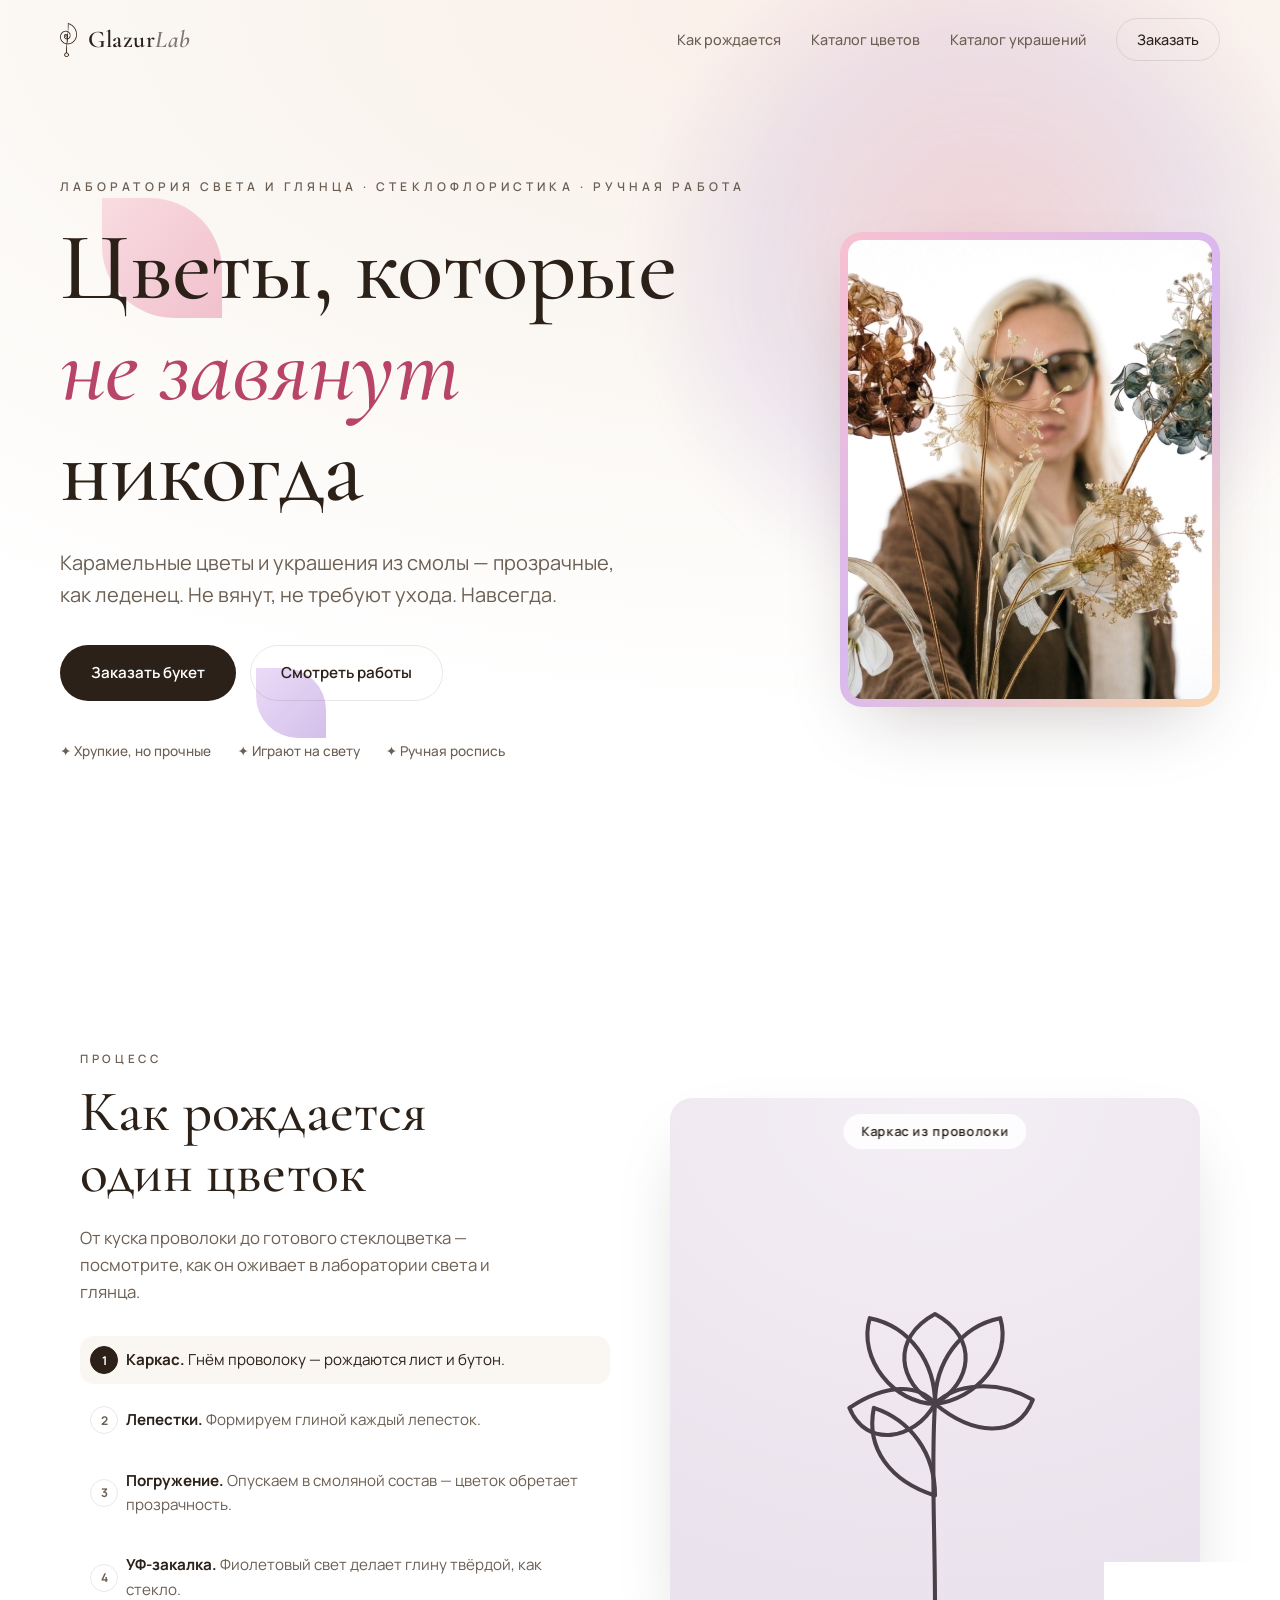
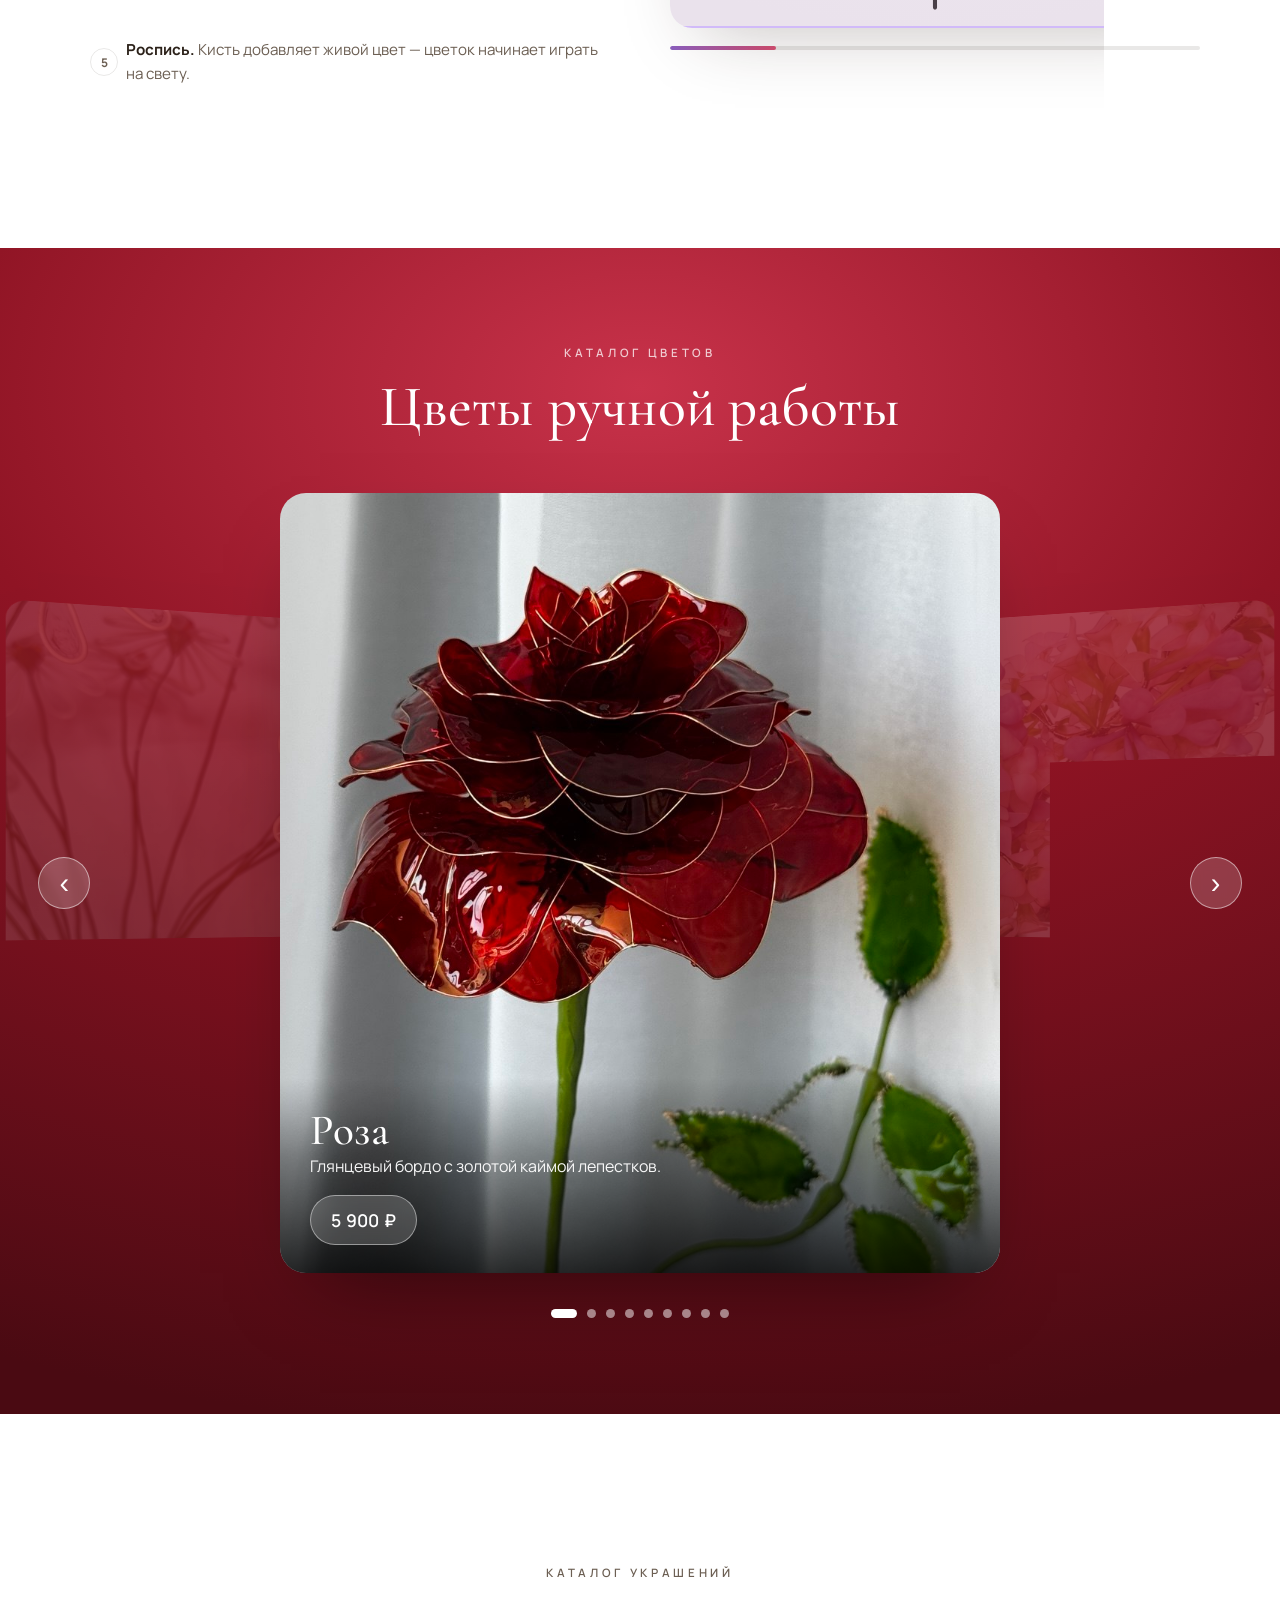
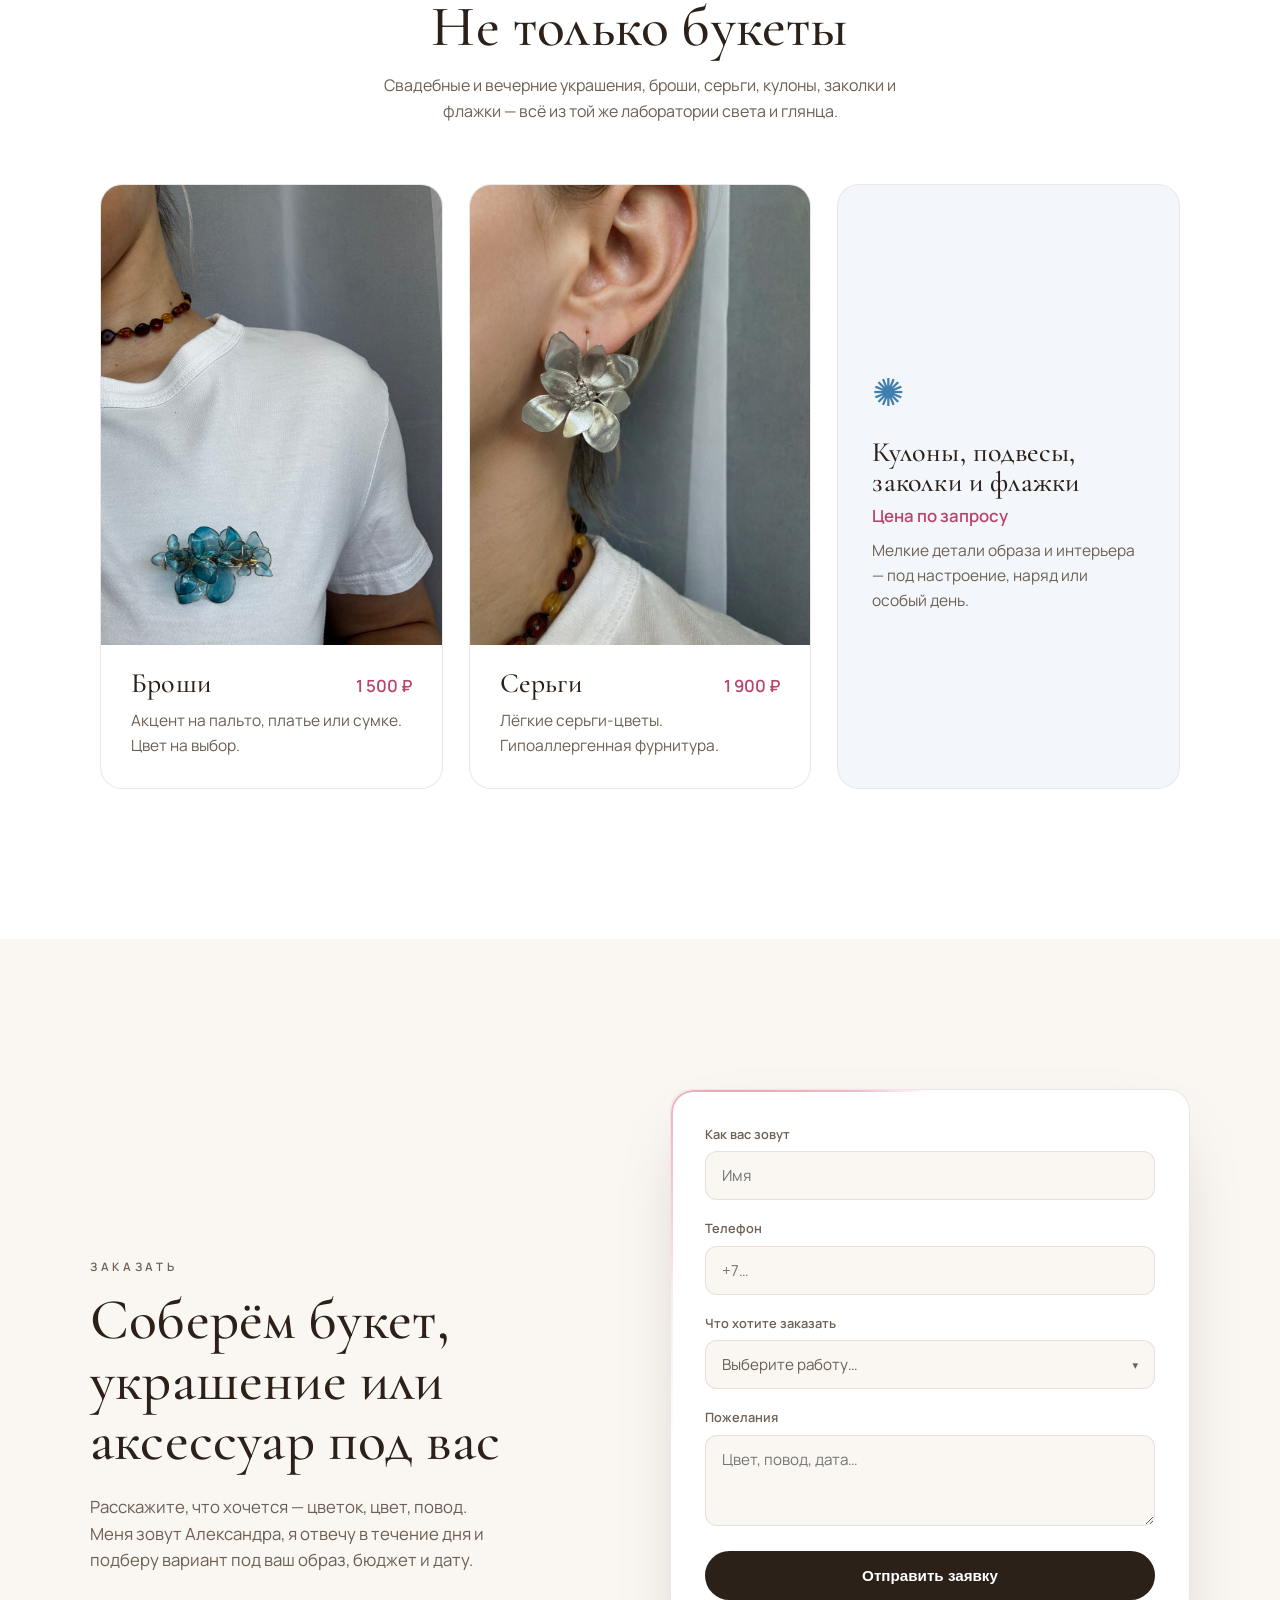
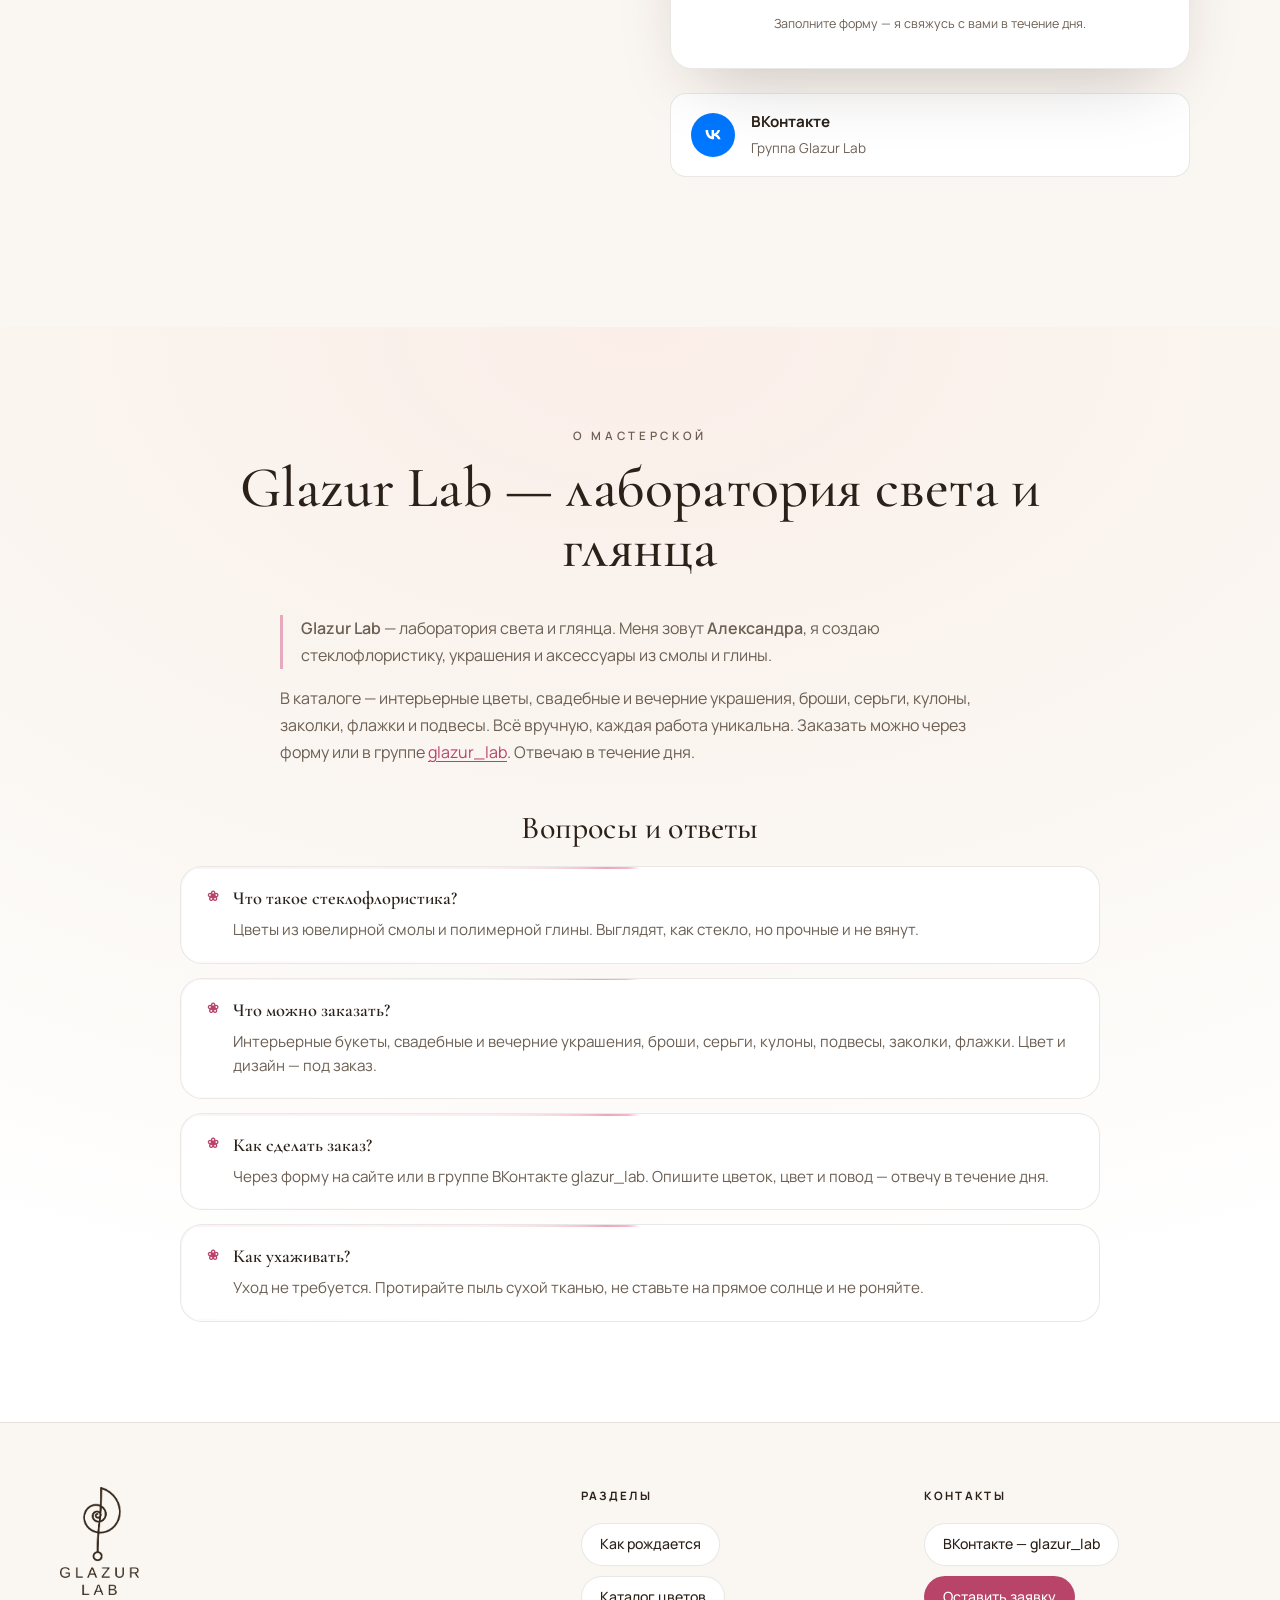
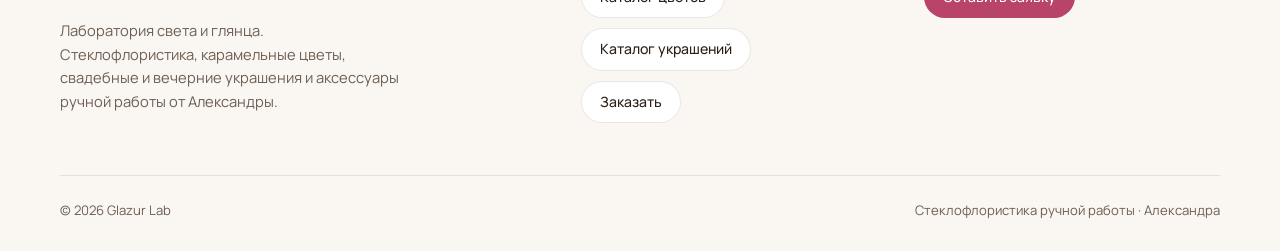
==== commit 9775a9a8: "feat: Разделить каталог на цветы и украшения, добавить отправку формы через Web3Forms" ====
--- a/index.html
+++ b/index.html
@@ -291,8 +291,8 @@
     </a>
     <nav class="nav__links">
       <a href="#birth">Как рождается</a>
-      <a href="#works">Каталог</a>
-      <a href="#shop">Украшения</a>
+      <a href="#catalog-flowers">Каталог цветов</a>
+      <a href="#catalog-jewelry">Каталог украшений</a>
       <a href="#order" class="nav__cta">Заказать</a>
     </nav>
   </header>
@@ -316,7 +316,7 @@
         </p>
         <div class="hero__actions reveal">
           <a href="#order" class="btn btn--dark">Заказать букет</a>
-          <a href="#works" class="btn btn--ghost">Смотреть работы</a>
+          <a href="#catalog-flowers" class="btn btn--ghost">Смотреть работы</a>
         </div>
         <div class="hero__marks reveal">
           <span>✦ Хрупкие, но прочные</span>
@@ -419,11 +419,11 @@
   </section>
 
   <!-- 4. WORKS CAROUSEL -->
-  <section class="works" id="works">
+  <section class="works" id="catalog-flowers">
     <div class="works__bg" id="worksBg"></div>
     <div class="works__head reveal">
-      <p class="section__eyebrow">Каталог работ</p>
-      <h2 class="section__title">Каждый цветок<br />живёт в своём цвете</h2>
+      <p class="section__eyebrow">Каталог цветов</p>
+      <h2 class="section__title">Цветы ручной работы</h2>
     </div>
 
     <!-- noscript fallback catalog for crawlers and AI agents -->
@@ -474,9 +474,9 @@
   </section>
 
   <!-- 5. SHOP / JEWELRY -->
-  <section class="shop" id="shop">
+  <section class="shop" id="catalog-jewelry">
     <div class="shop__head reveal">
-      <p class="section__eyebrow">Украшения и аксессуары</p>
+      <p class="section__eyebrow">Каталог украшений</p>
       <h2 class="section__title">Не только букеты</h2>
       <p class="shop__lead">Свадебные и вечерние украшения, броши, серьги, кулоны, заколки и флажки — всё из той же лаборатории света и глянца.</p>
     </div>
@@ -547,7 +547,7 @@
           <textarea id="msg" name="msg" rows="3" placeholder="Цвет, повод, дата…"></textarea>
         </div>
         <button type="submit" class="btn btn--dark btn--full">Отправить заявку</button>
-        <p class="order__note" id="formNote">Нажимая кнопку, вы отправляете заявку — я свяжусь с вами лично.</p>
+        <p class="order__note" id="formNote">Заполните форму — я свяжусь с вами в течение дня.</p>
       </form>
 
       <div class="order__contacts reveal">
@@ -627,9 +627,9 @@
         <p class="footer__title">Разделы</p>
         <nav class="footer__nav" aria-label="Нижнее меню">
           <a href="#birth">Как рождается</a>
-          <a href="#works">Каталог</a>
-          <a href="#shop">Украшения</a>
-          <a href="#order" class="footer__cta">Заказать</a>
+          <a href="#catalog-flowers">Каталог цветов</a>
+          <a href="#catalog-jewelry">Каталог украшений</a>
+          <a href="#order">Заказать</a>
         </nav>
       </div>
 
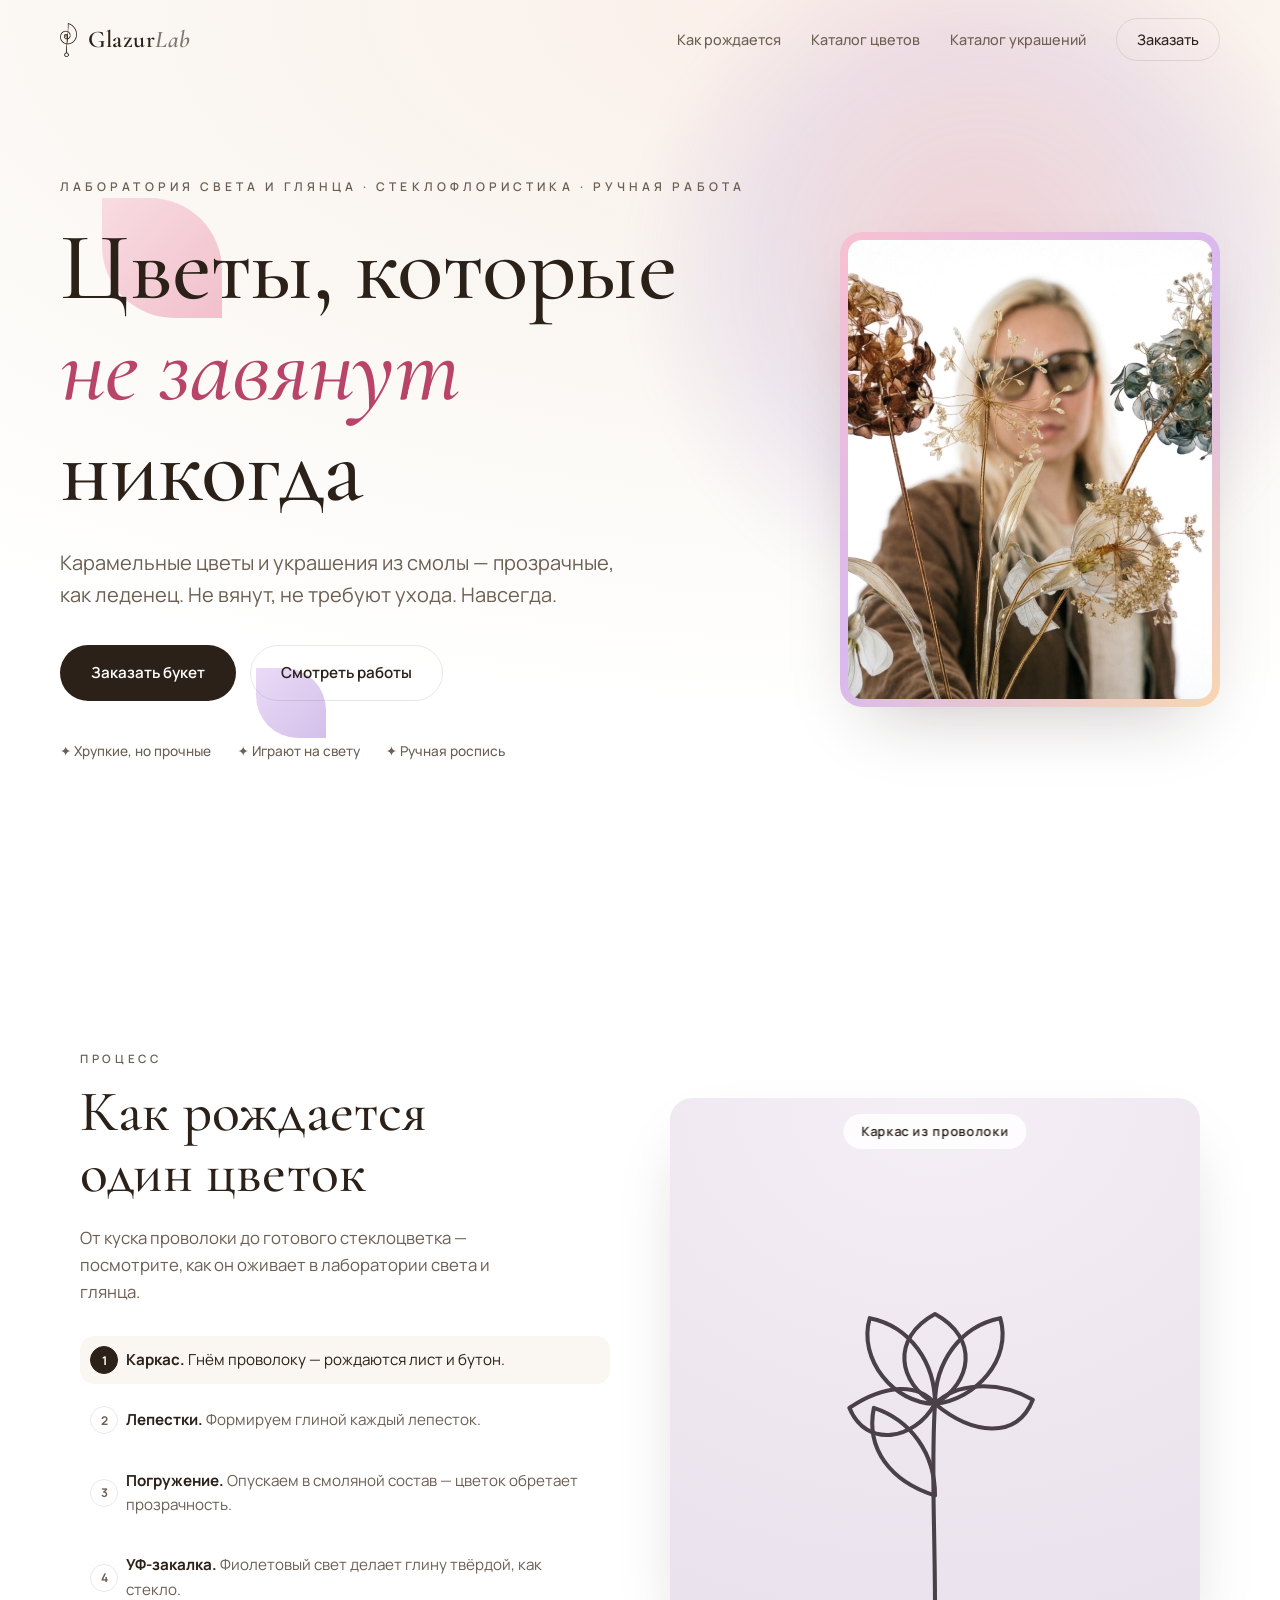
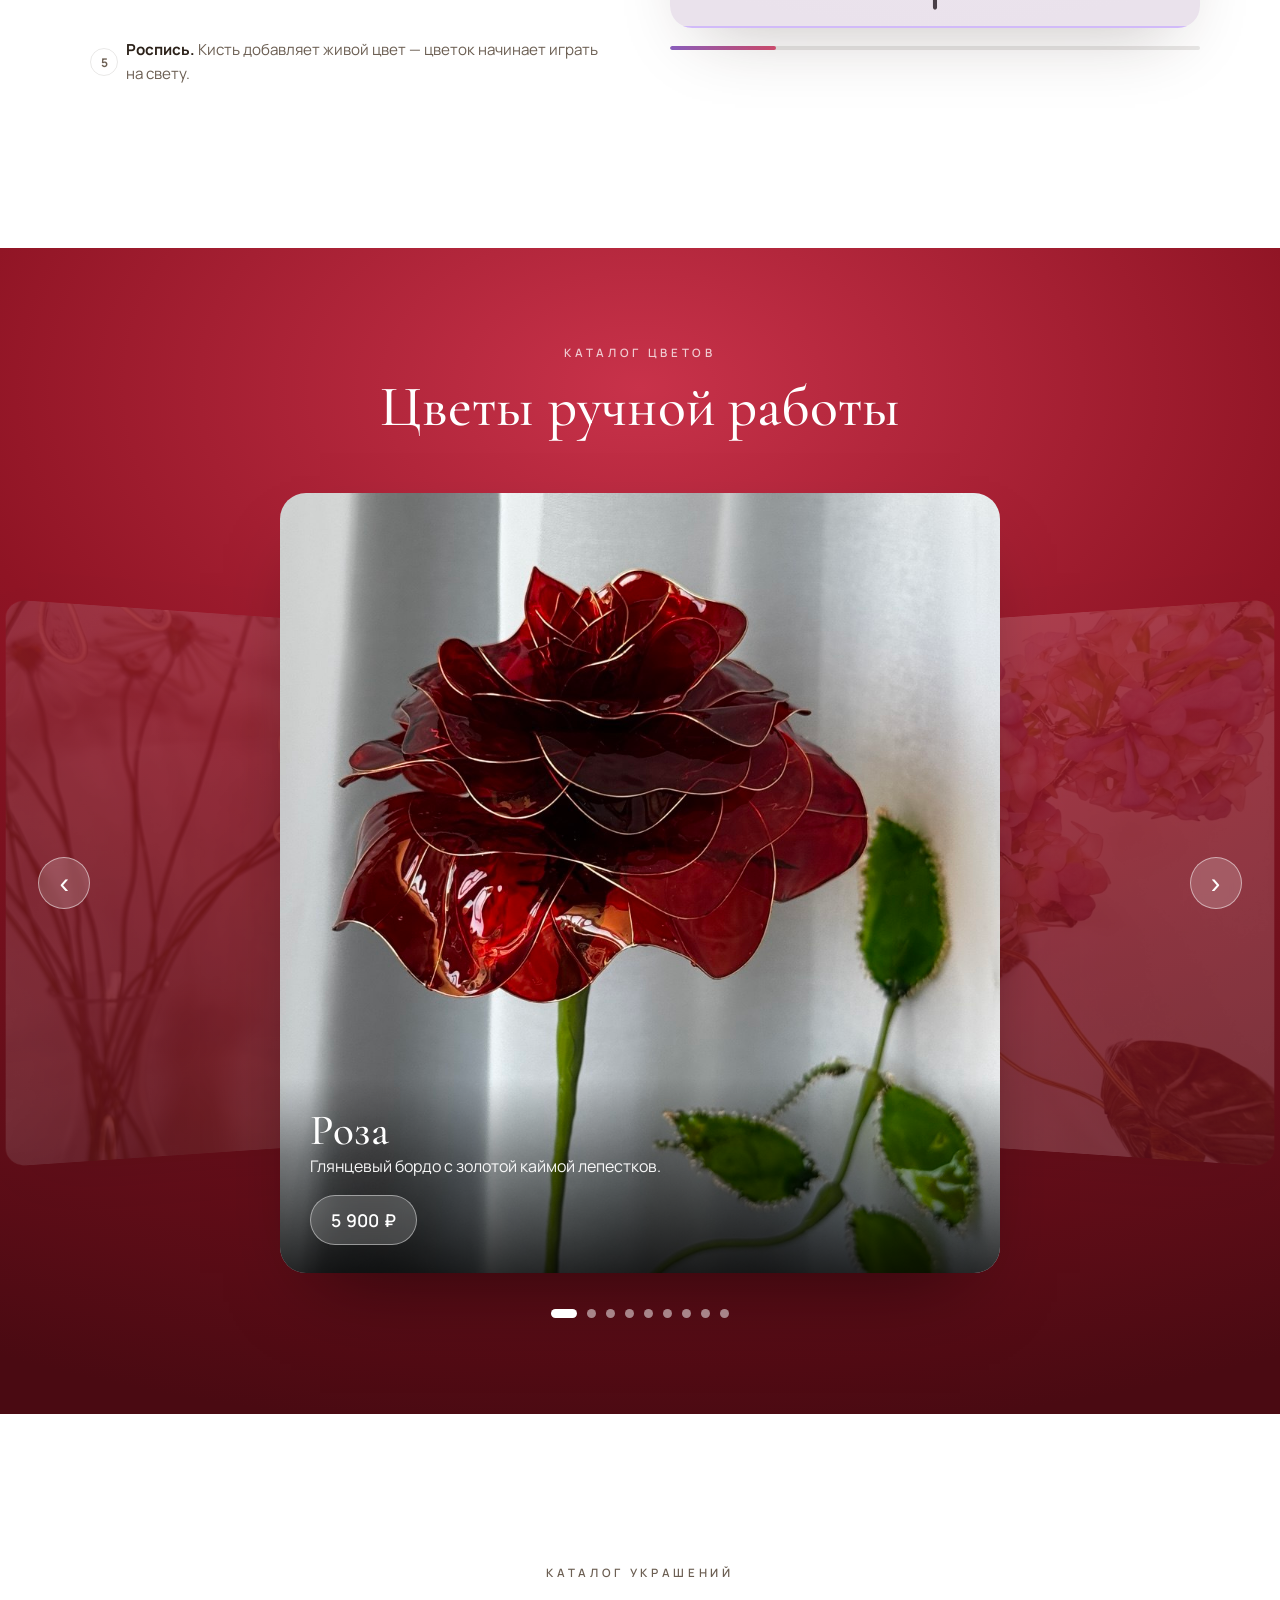
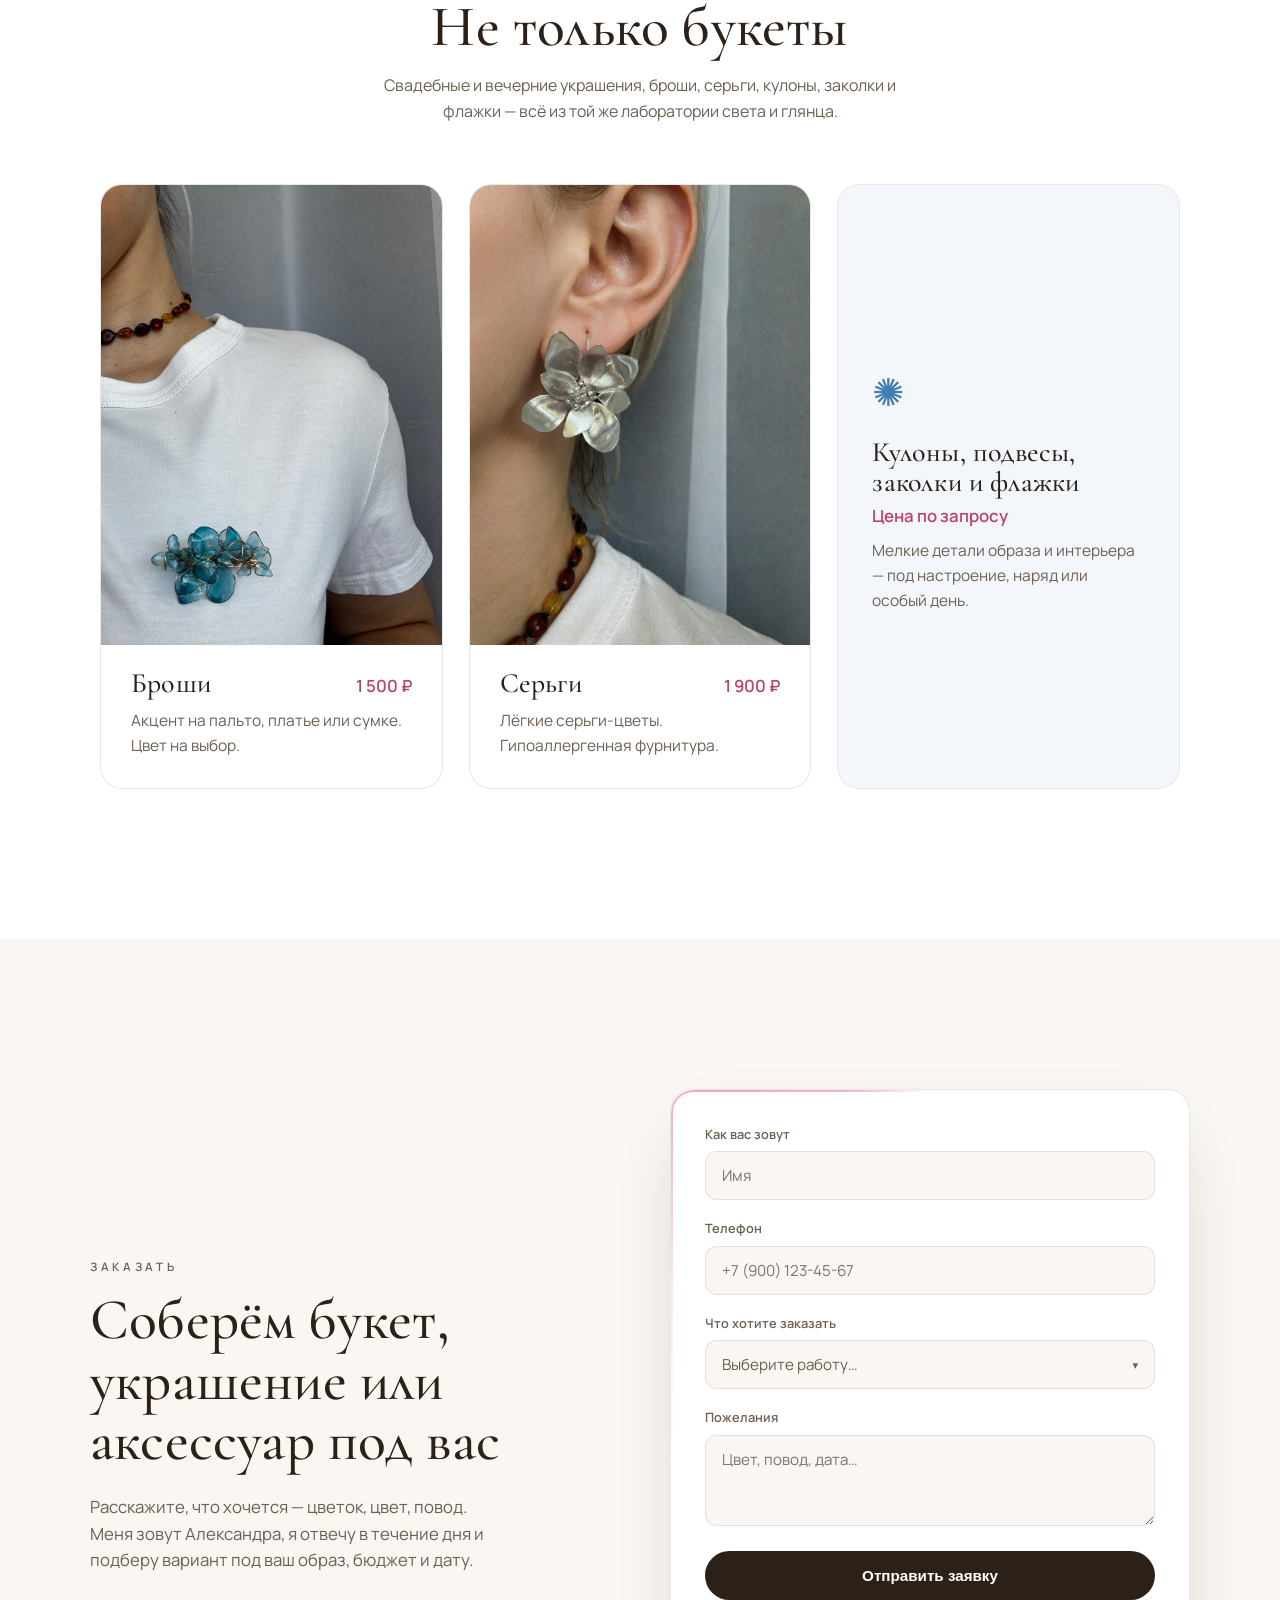
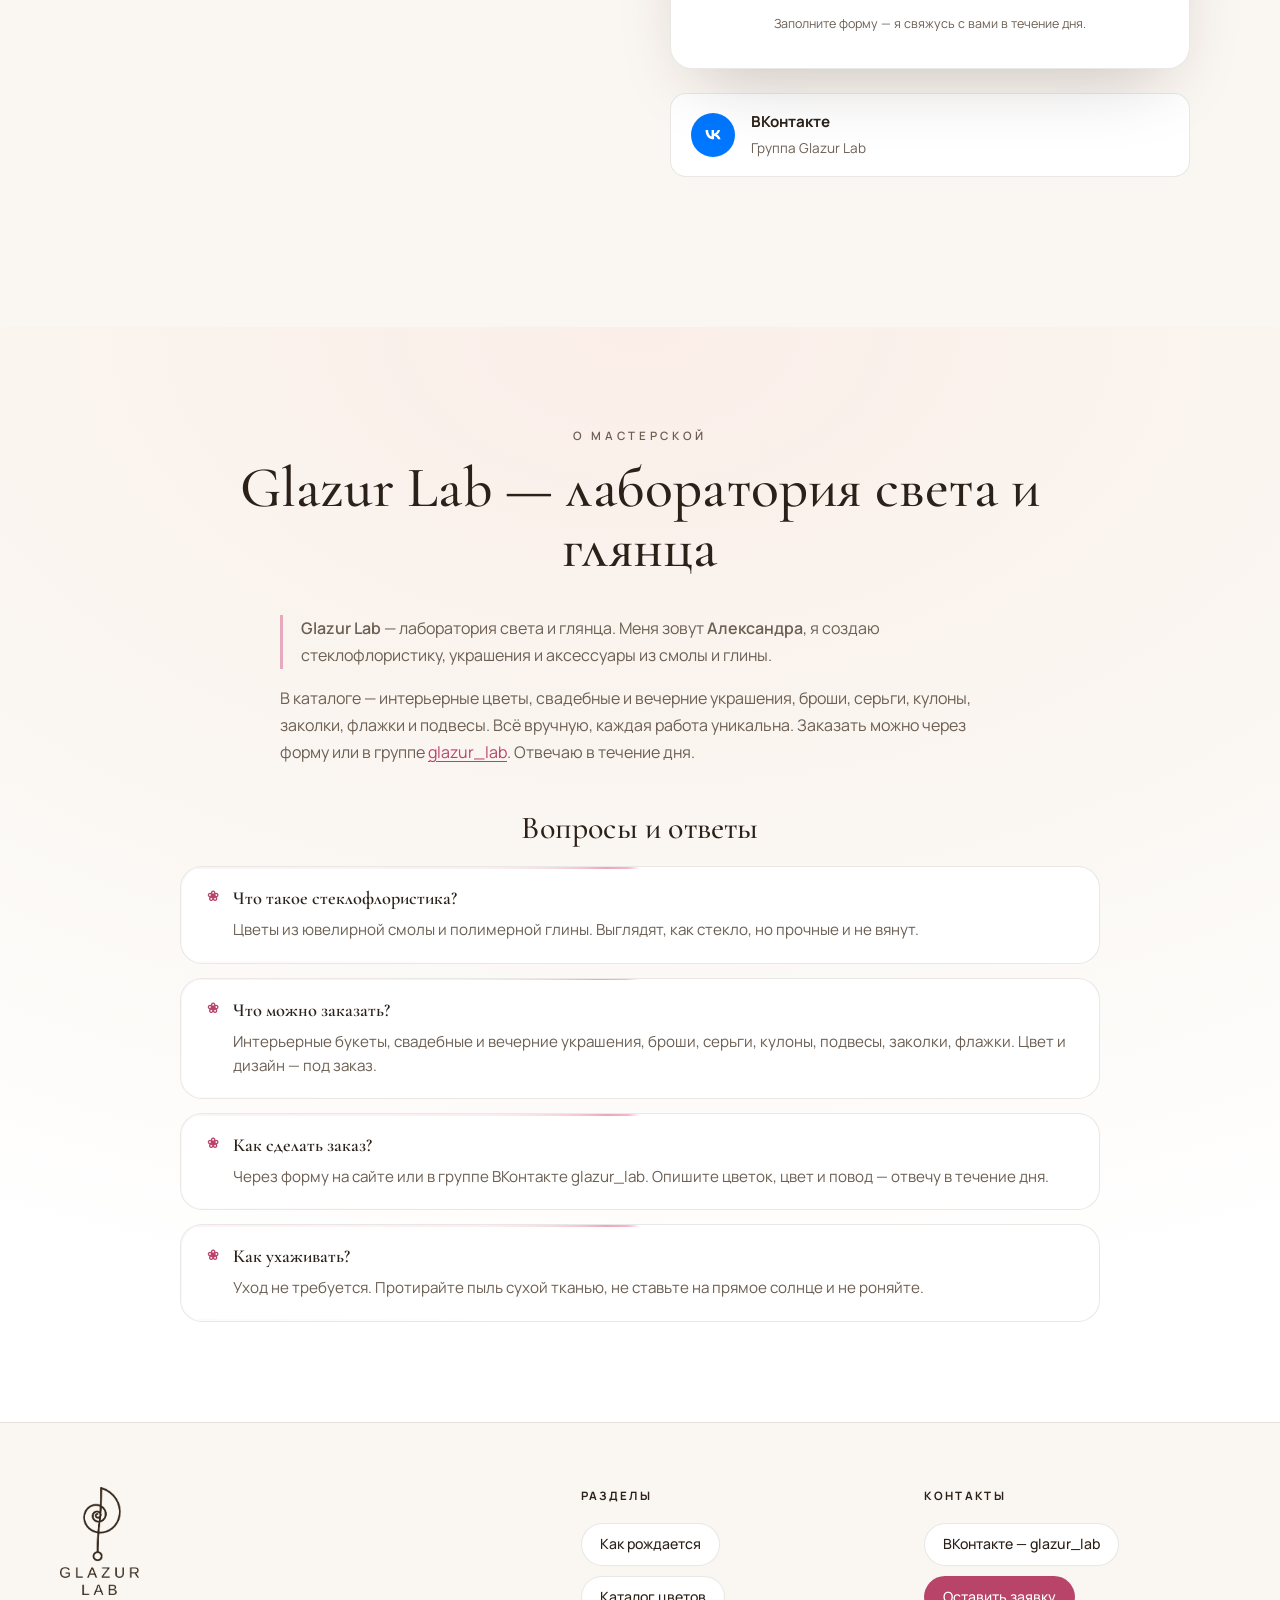
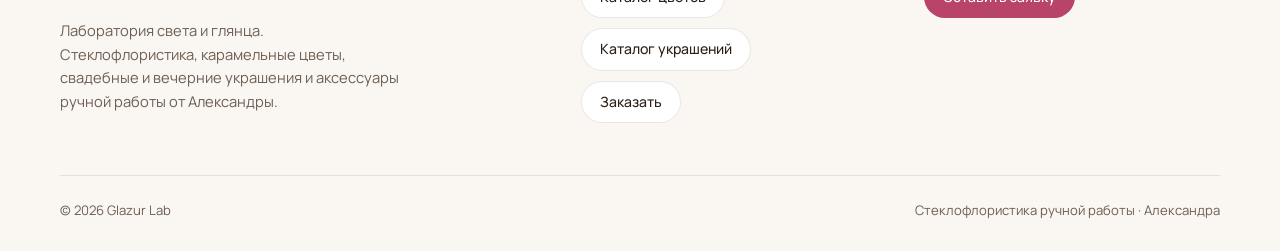
==== commit d2cf3ff8: "Add Go backend and local Caddy config for order form" ====
--- a/index.html
+++ b/index.html
@@ -527,7 +527,7 @@
         </div>
         <div class="field">
           <label for="contact">Телефон</label>
-          <input type="text" id="contact" name="contact" placeholder="+7…" required />
+          <input type="tel" id="contact" name="contact" placeholder="+7 (900) 123-45-67" inputmode="tel" maxlength="18" autocomplete="tel" required />
         </div>
         <div class="field">
           <label id="wselLbl">Что хотите заказать</label>
@@ -546,6 +546,8 @@
           <label for="msg">Пожелания</label>
           <textarea id="msg" name="msg" rows="3" placeholder="Цвет, повод, дата…"></textarea>
         </div>
+        <!-- невидимая капча: контейнер обязателен даже в invisible-режиме -->
+        <div id="captcha-container"></div>
         <button type="submit" class="btn btn--dark btn--full">Отправить заявку</button>
         <p class="order__note" id="formNote">Заполните форму — я свяжусь с вами в течение дня.</p>
       </form>
@@ -648,6 +650,8 @@
     </div>
   </footer>
 
+  <!-- Yandex SmartCaptcha: грузим до script.js, вызываем onloadSmartCaptcha -->
+  <script src="https://smartcaptcha.yandexcloud.net/captcha.js?render=onload&onload=onloadSmartCaptcha" defer></script>
   <script src="script.js"></script>
 </body>
 </html>
--- a/styles.css
+++ b/styles.css
@@ -453,6 +453,7 @@
 }
 .wsel__btn:hover{border-color:rgba(26,22,24,.22)}
 .wsel.open .wsel__btn{border-color:var(--accent);box-shadow:0 0 0 3px rgba(184,68,106,.12)}
+.wsel.err .wsel__btn{border-color:var(--accent-2);box-shadow:0 0 0 3px rgba(217,79,116,.14)}
 #wselText{min-width:0;overflow:hidden;text-overflow:ellipsis;white-space:nowrap;color:var(--ink-soft)}
 #wselText.picked{color:var(--ink)}
 .wsel__chev{flex:none;font-size:.7rem;color:var(--ink-soft);transition:transform .3s var(--ease)}
@@ -489,7 +490,9 @@
 .wsel__opt:hover,.wsel__opt:focus-visible{background:var(--cream);outline:none}
 
 .order__note{margin-top:14px;font-size:.78rem;color:var(--ink-soft);text-align:center;transition:color .3s}
+#captcha-container{margin:0 0 16px;min-height:0}
 .order__note.ok{color:#3f9e6a;font-weight:600}
+.order__note.bad{color:var(--accent-2);font-weight:600}
 
 /* ---------- footer ---------- */
 .footer{
